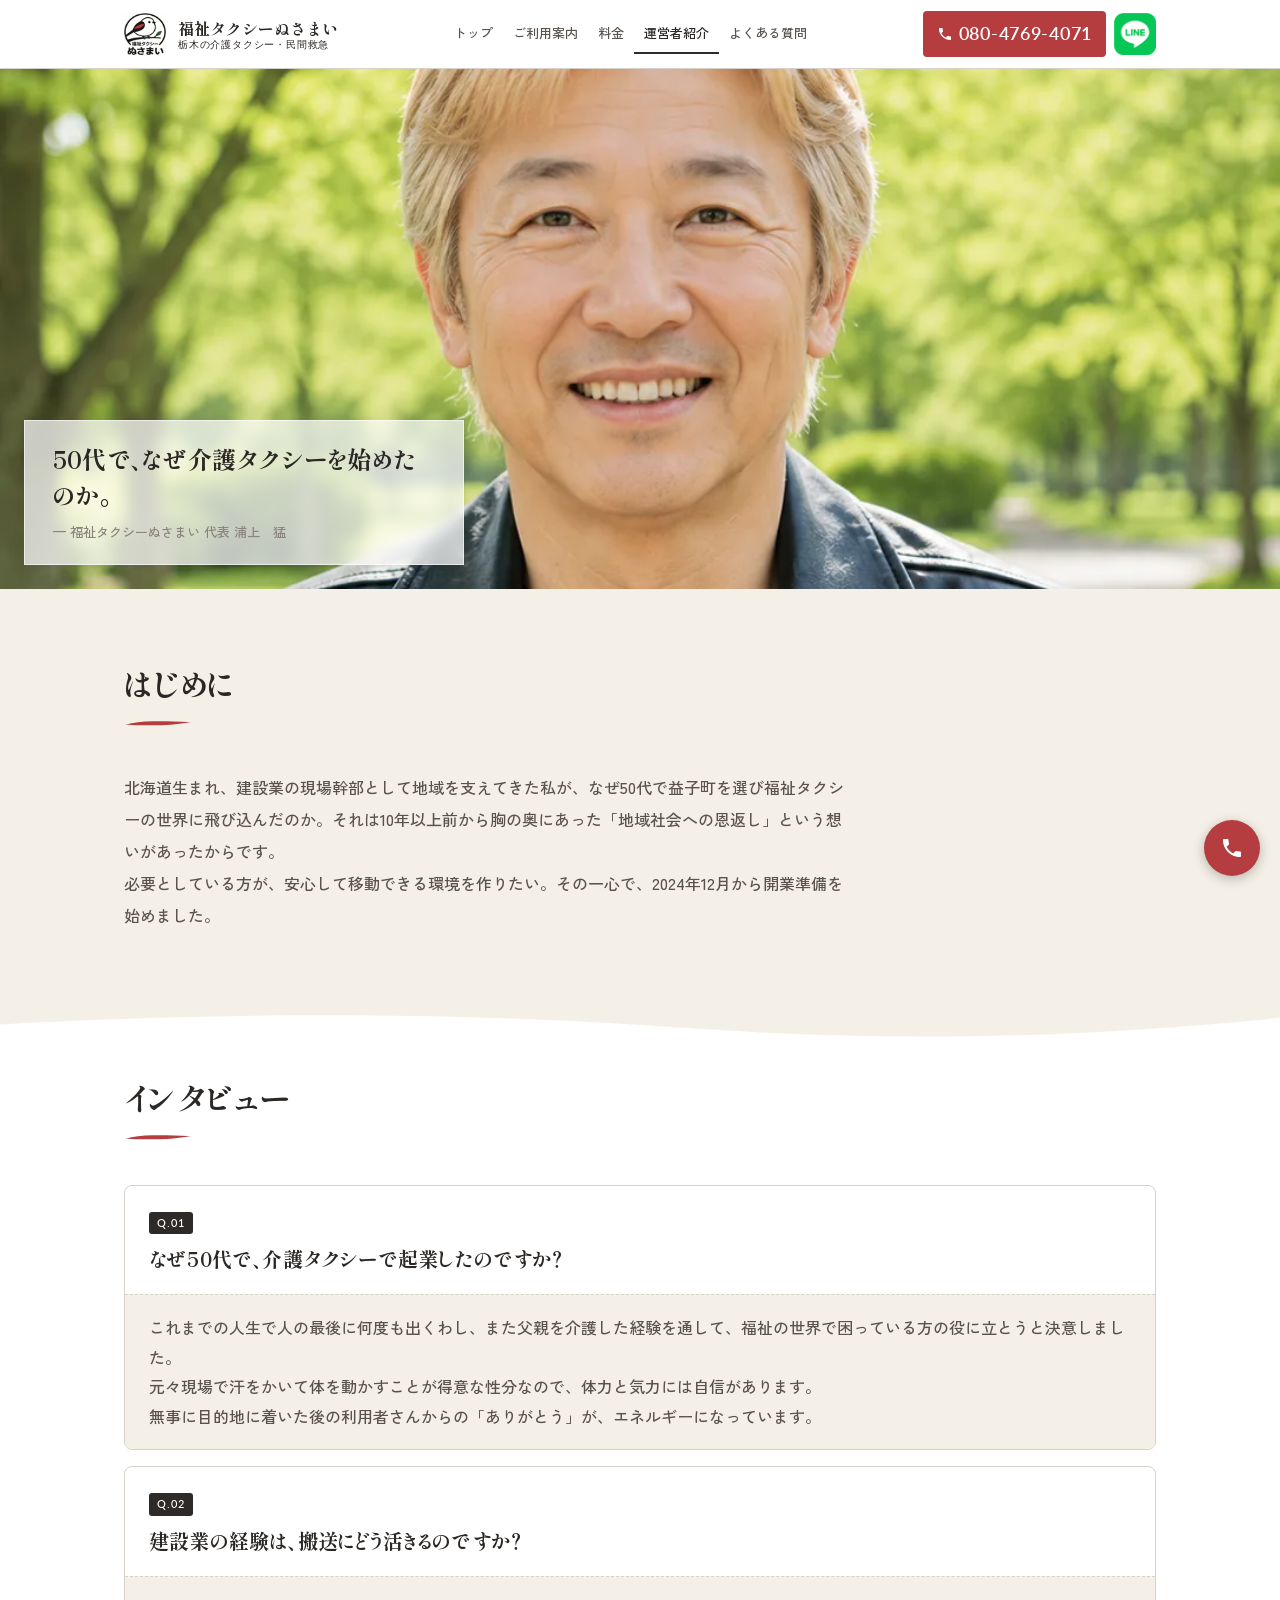
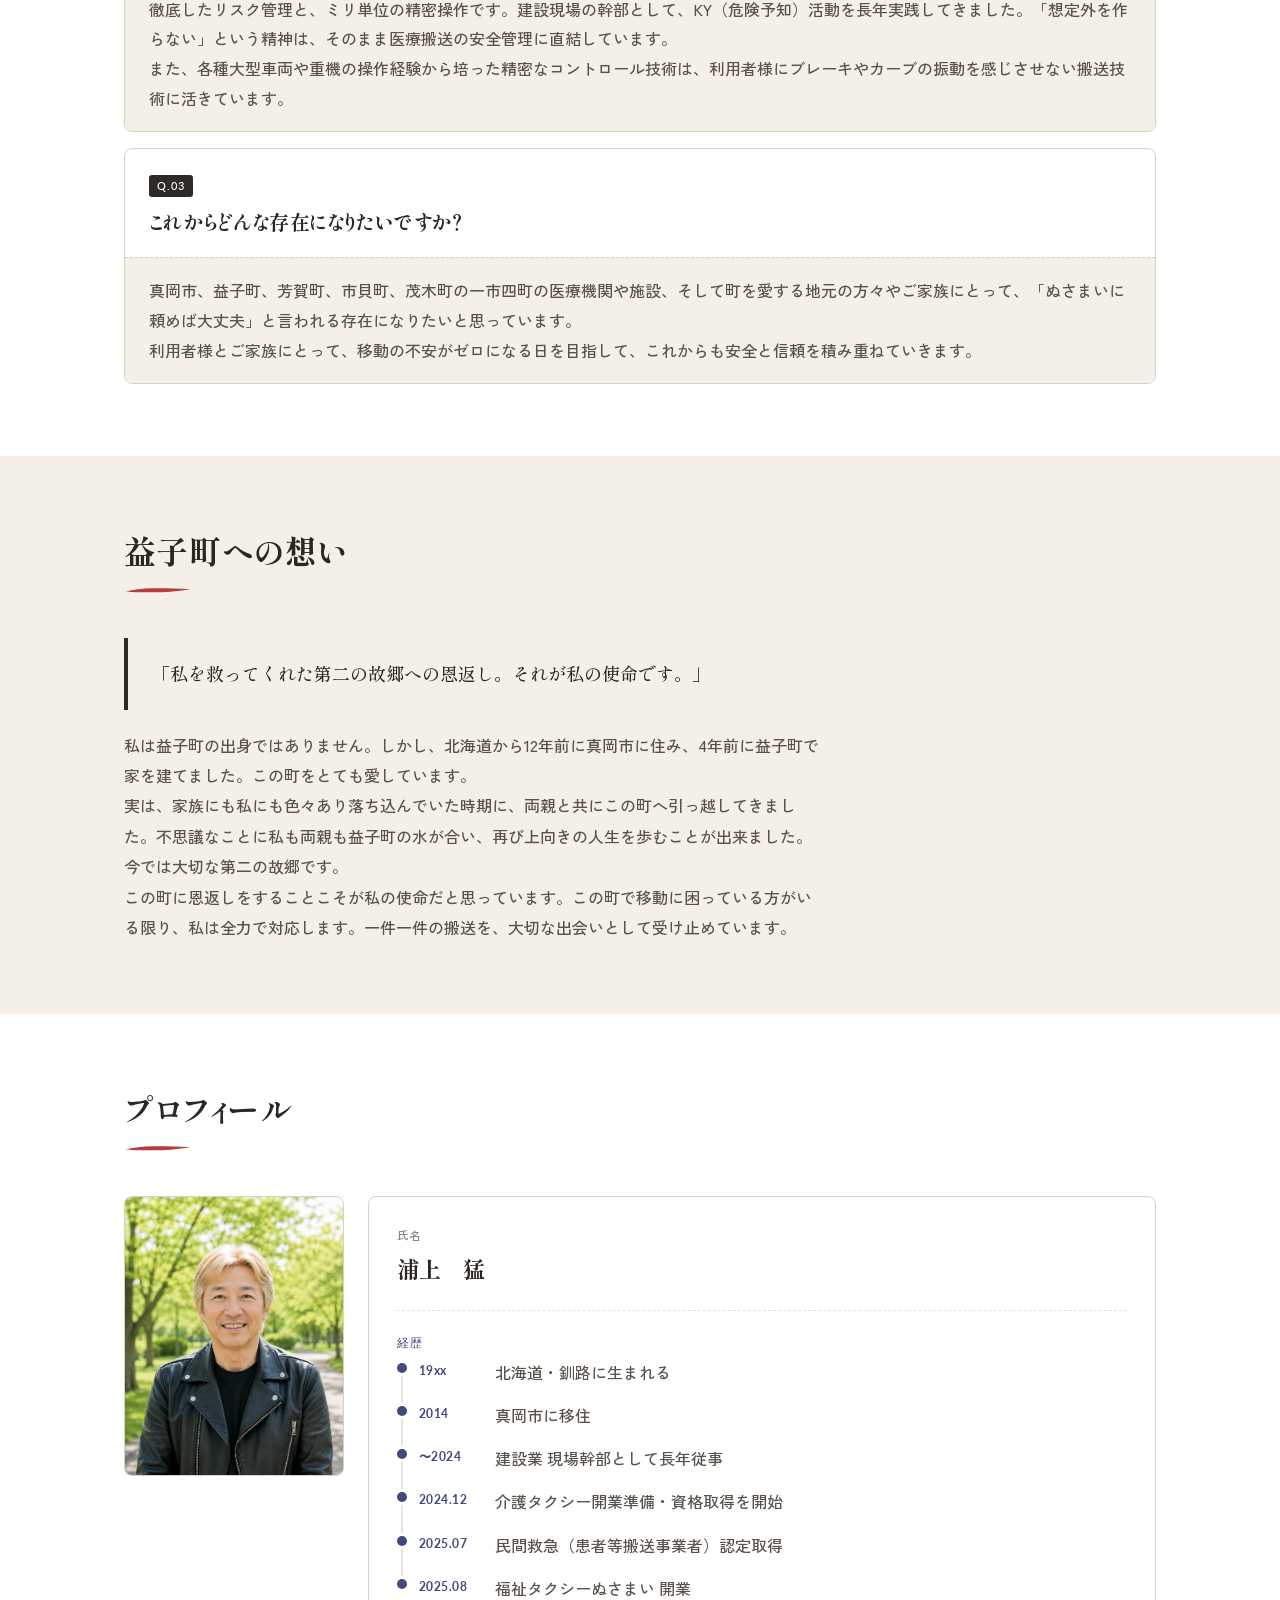
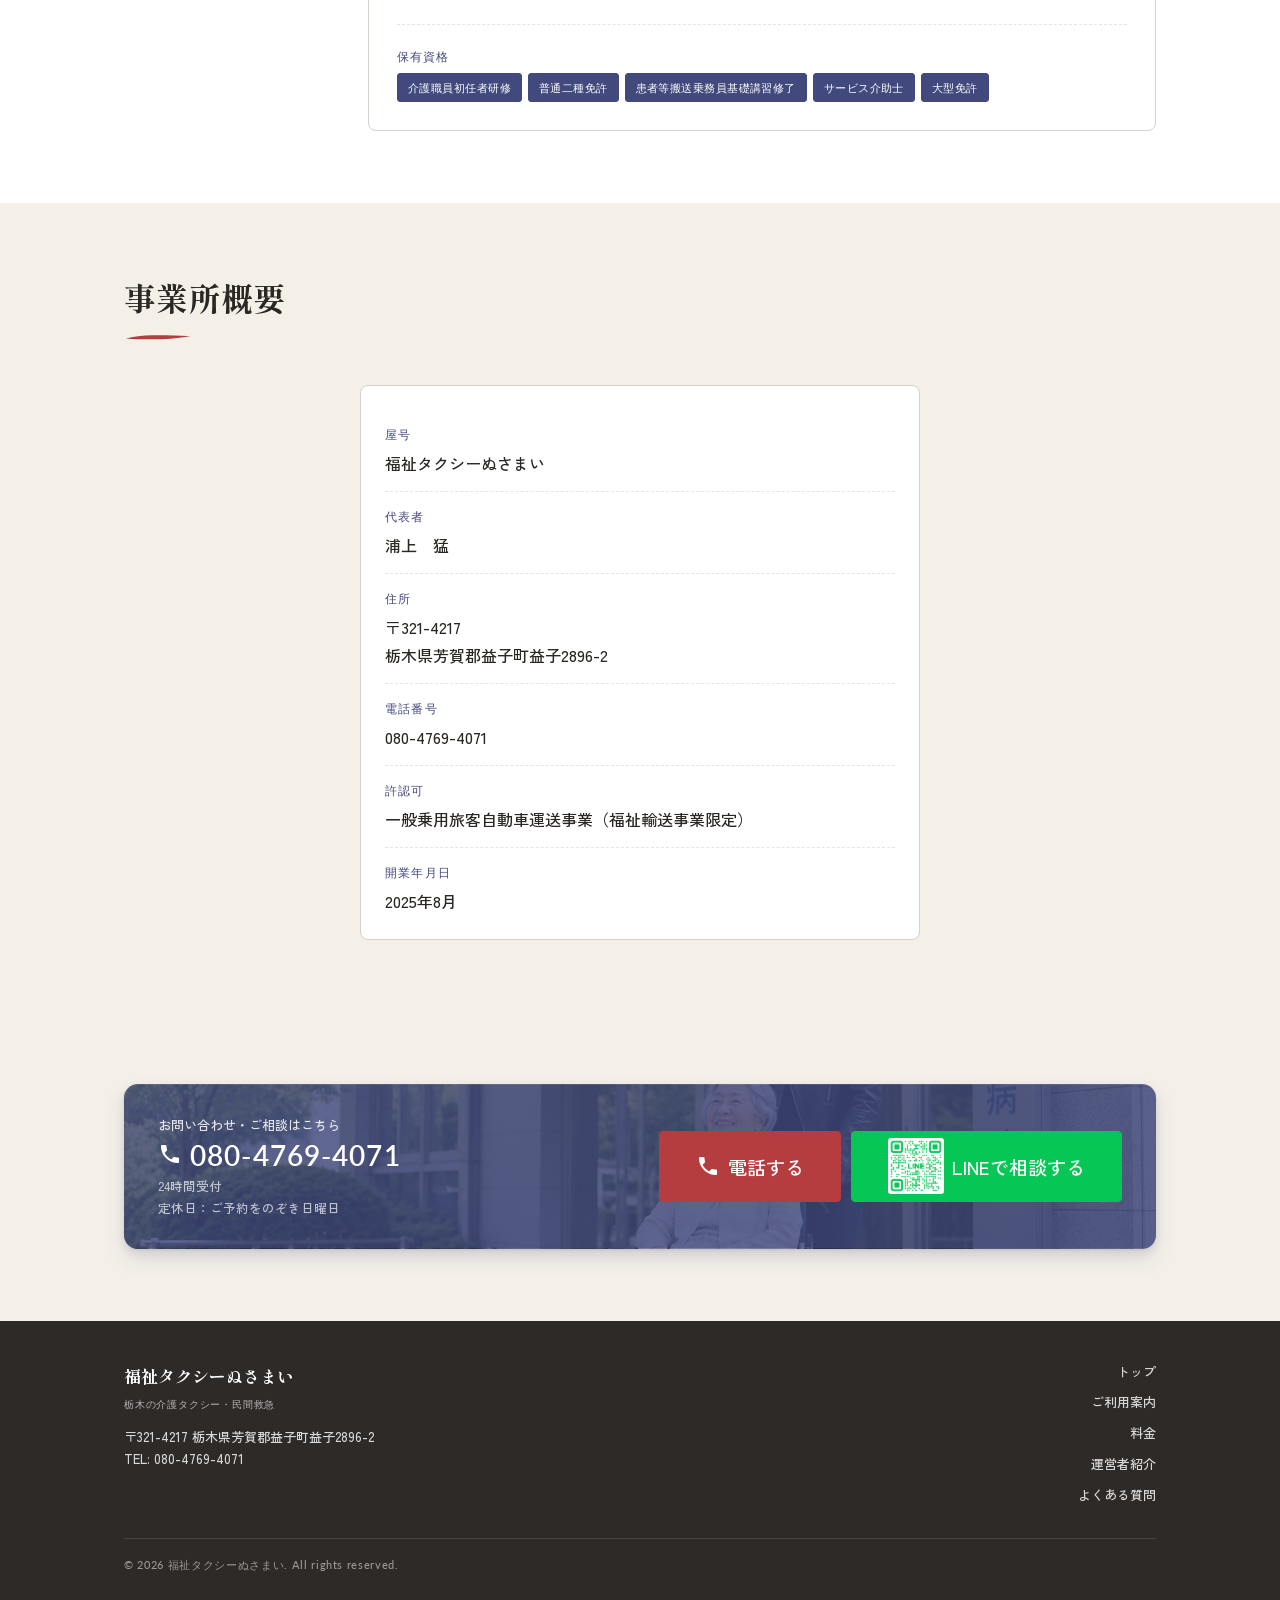
==== about.html @ 6c69d2a3 "font+style: Shippori Mincho サブセット化・hero デザイン刷新・CSS 整理 - 全5ページの Google Fonts を Noto Serif JP → Shippo" ====
<!DOCTYPE html>
<html lang="ja">
<head>
  <meta charset="UTF-8">
  <meta name="viewport" content="width=device-width, initial-scale=1.0">
  <meta name="robots" content="noindex">
  <link rel="icon" type="image/png" href="img/favicon.png">
  <title>運営者紹介 | 福祉タクシーぬさまい</title>
  <meta name="description" content="50代で介護タクシーを開業した代表のストーリー。建設業の安全管理・精密操作の経験が、民間救急の搬送技術に活きています。">
  <link rel="preconnect" href="https://fonts.googleapis.com">
  <link rel="preconnect" href="https://fonts.gstatic.com" crossorigin>
  <link href="https://fonts.googleapis.com/css2?family=Shippori+Mincho:wght@700&text=%25%2C-./0123456789%3AABCDEHIJKLMNPQSTVY_abcdefghiklmnoprstuvwxy%7C%C2%A5%C2%A9%E2%80%94%E2%80%BB%E2%86%92%E2%87%84%E2%97%AF%E2%9C%93%E3%80%81%E3%80%82%E3%80%85%E3%80%8C%E3%80%8D%E3%80%92%E3%80%9C%E3%81%82%E3%81%84%E3%81%86%E3%81%88%E3%81%8A%E3%81%8B%E3%81%8C%E3%81%8D%E3%81%8E%E3%81%8F%E3%81%91%E3%81%93%E3%81%94%E3%81%95%E3%81%97%E3%81%98%E3%81%99%E3%81%9A%E3%81%9B%E3%81%9C%E3%81%9D%E3%81%9E%E3%81%9F%E3%81%A0%E3%81%A1%E3%81%A3%E3%81%A4%E3%81%A6%E3%81%A7%E3%81%A8%E3%81%A9%E3%81%AA%E3%81%AB%E3%81%AC%E3%81%AD%E3%81%AE%E3%81%AF%E3%81%B0%E3%81%B3%E3%81%B8%E3%81%BB%E3%81%BE%E3%81%BF%E3%82%80%E3%82%81%E3%82%82%E3%82%84%E3%82%88%E3%82%89%E3%82%8A%E3%82%8B%E3%82%8C%E3%82%8F%E3%82%92%E3%82%93%E3%82%A2%E3%82%A3%E3%82%A4%E3%82%A8%E3%82%AA%E3%82%AB%E3%82%AD%E3%82%AE%E3%82%AF%E3%82%B0%E3%82%B3%E3%82%B5%E3%82%B7%E3%82%B8%E3%82%B9%E3%82%BA%E3%82%BB%E3%82%BC%E3%82%BF%E3%83%81%E3%83%83%E3%83%86%E3%83%87%E3%83%88%E3%83%89%E3%83%8B%E3%83%8D%E3%83%90%E3%83%92%E3%83%93%E3%83%95%E3%83%96%E3%83%97%E3%83%99%E3%83%9A%E3%83%9C%E3%83%9D%E3%83%9E%E3%83%9F%E3%83%A0%E3%83%A1%E3%83%A2%E3%83%A3%E3%83%A5%E3%83%A7%E3%83%A9%E3%83%AA%E3%83%AB%E3%83%AC%E3%83%AD%E3%83%B3%E3%83%BB%E3%83%BC%E4%B8%80%E4%B8%81%E4%B8%88%E4%B8%8A%E4%B8%8B%E4%B8%8D%E4%B8%96%E4%B8%A1%E4%B8%AD%E4%B8%BB%E4%B9%97%E4%BA%86%E4%BA%88%E4%BA%8B%E4%BA%8C%E4%BA%BA%E4%BB%8A%E4%BB%8B%E4%BB%95%E4%BB%96%E4%BB%98%E4%BB%A3%E4%BB%A5%E4%BB%AE%E4%BB%B6%E4%BB%BB%E4%BC%91%E4%BC%9A%E4%BC%9D%E4%BD%8D%E4%BD%8E%E4%BD%8F%E4%BD%93%E4%BD%95%E4%BD%99%E4%BD%9C%E4%BD%BF%E4%BE%8B%E4%BE%9D%E4%BF%9D%E4%BF%A1%E4%BF%AE%E5%81%B4%E5%82%99%E5%83%8F%E5%85%83%E5%85%85%E5%85%88%E5%85%8D%E5%85%A5%E5%85%A8%E5%85%B1%E5%85%B7%E5%86%85%E5%86%86%E5%86%8D%E5%87%A6%E5%87%BA%E5%88%86%E5%88%87%E5%88%9D%E5%88%A5%E5%88%A9%E5%88%B6%E5%88%B8%E5%89%87%E5%89%8D%E5%89%B2%E5%8A%9B%E5%8A%A0%E5%8A%A9%E5%8B%95%E5%8B%99%E5%8C%97%E5%8C%BA%E5%8C%BB%E5%8D%94%E5%8D%98%E5%8D%B1%E5%8D%B3%E5%8E%9F%E5%8E%B3%E5%8F%82%E5%8F%8E%E5%8F%96%E5%8F%97%E5%8F%A3%E5%8F%AF%E5%8F%B7%E5%90%84%E5%90%88%E5%90%8C%E5%90%8D%E5%90%91%E5%90%AB%E5%90%B8%E5%91%8A%E5%91%BD%E5%93%81%E5%93%A1%E5%95%8F%E5%96%80%E5%96%B6%E5%99%A8%E5%9B%9B%E5%9B%9E%E5%9B%B0%E5%9B%BA%E5%9B%BD%E5%9C%A8%E5%9C%B0%E5%9E%8B%E5%9F%9F%E5%9F%B9%E5%9F%BA%E5%A0%B1%E5%A0%B4%E5%A2%83%E5%A2%97%E5%A3%AB%E5%A4%96%E5%A4%9C%E5%A4%A7%E5%A4%AB%E5%A5%A5%E5%A7%8B%E5%AD%90%E5%AD%98%E5%AE%85%E5%AE%87%E5%AE%88%E5%AE%89%E5%AE%8C%E5%AE%9A%E5%AE%9F%E5%AE%A2%E5%AE%A4%E5%AE%AE%E5%AE%B6%E5%AF%84%E5%AF%86%E5%AF%9D%E5%AF%A7%E5%AF%BE%E5%B0%8F%E5%B0%91%E5%B1%8B%E5%B1%9E%E5%B1%B1%E5%B2%A1%E5%B8%82%E5%B8%8C%E5%B8%AB%E5%B8%AD%E5%B8%AF%E5%B8%B8%E5%B9%B4%E5%B9%B9%E5%BA%83%E5%BA%95%E5%BA%A6%E5%BA%A7%E5%BB%BA%E5%BC%8F%E5%BC%95%E5%BD%93%E5%BD%B9%E5%BE%85%E5%BE%8C%E5%BE%93%E5%BE%97%E5%BE%A1%E5%BE%B9%E5%BF%83%E5%BF%85%E5%BF%9C%E6%80%9D%E6%80%A5%E6%80%A7%E6%81%A9%E6%82%A3%E6%83%91%E6%83%B3%E6%84%8F%E6%84%9B%E6%84%9F%E6%85%8B%E6%88%90%E6%88%B8%E6%89%80%E6%89%8B%E6%89%95%E6%89%BF%E6%8A%80%E6%8A%91%E6%8B%A0%E6%8B%AD%E6%8C%81%E6%8C%87%E6%8C%AF%E6%8C%BF%E6%8D%A8%E6%8F%90%E6%8F%9B%E6%8F%B4%E6%8F%BA%E6%90%AC%E6%90%AD%E6%90%BA%E6%93%8D%E6%94%AF%E6%94%B9%E6%94%BF%E6%95%85%E6%95%91%E6%95%B0%E6%95%B4%E6%96%99%E6%96%B0%E6%96%B9%E6%96%BD%E6%97%85%E6%97%8F%E6%97%A5%E6%97%A9%E6%98%8E%E6%99%82%E6%99%AE%E6%9B%9C%E6%9B%B8%E6%9B%BF%E6%9C%80%E6%9C%88%E6%9C%89%E6%9C%9B%E6%9C%9D%E6%9C%9F%E6%9C%A8%E6%9C%AC%E6%9D%90%E6%9D%A5%E6%9F%93%E6%A0%83%E6%A0%BC%E6%A1%88%E6%A4%85%E6%A5%AD%E6%A6%82%E6%A7%8B%E6%A7%98%E6%A8%99%E6%A9%9F%E6%AD%A2%E6%AD%A3%E6%AD%A9%E6%AD%B4%E6%AE%8A%E6%AE%B5%E6%AF%8E%E6%AF%92%E6%B0%8F%E6%B0%91%E6%B0%97%E6%B0%B4%E6%B1%97%E6%B1%BA%E6%B2%BB%E6%B3%81%E6%B3%95%E6%B4%BB%E6%B5%81%E6%B5%A6%E6%B5%B7%E6%B6%88%E6%B7%BB%E6%B8%85%E6%B8%88%E6%B8%9B%E6%B8%A9%E6%B9%BF%E6%BA%90%E6%BA%96%E6%BB%B4%E7%82%B9%E7%82%BA%E7%83%8F%E7%84%A1%E7%88%B6%E7%89%87%E7%89%B9%E7%8A%B6%E7%8C%9B%E7%8F%BE%E7%90%86%E7%92%B0%E7%94%9F%E7%94%A8%E7%94%B1%E7%94%B3%E7%94%BA%E7%94%BB%E7%95%8C%E7%95%AA%E7%95%B0%E7%96%BE%E7%97%85%E7%97%87%E7%97%B0%E7%99%82%E7%99%BA%E7%9A%84%E7%9B%8A%E7%9B%AE%E7%9B%B4%E7%9B%B8%E7%9C%8B%E7%9C%8C%E7%9C%9F%E7%9D%80%E7%9E%AD%E7%9F%A5%E7%A0%94%E7%A2%BA%E7%A4%8E%E7%A4%BA%E7%A4%BE%E7%A5%89%E7%A5%9E%E7%A6%8F%E7%A7%81%E7%A7%BB%E7%A8%AE%E7%A9%8D%E7%A9%BA%E7%AA%93%E7%AB%8B%E7%AC%AC%E7%AD%89%E7%AD%96%E7%AE%97%E7%AE%A1%E7%B2%BE%E7%B4%84%E7%B4%A0%E7%B4%B0%E7%B4%B9%E7%B5%84%E7%B5%8C%E7%B5%90%E7%B5%A1%E7%B5%B6%E7%B6%99%E7%B6%9A%E7%BD%AE%E7%BF%8C%E7%BF%92%E8%80%83%E8%80%85%E8%80%90%E8%80%97%E8%81%B7%E8%83%B8%E8%83%BD%E8%84%9A%E8%87%AA%E8%88%AC%E8%89%B2%E8%8A%B3%E8%8C%82%E8%8D%B7%E8%90%BD%E8%A1%8C%E8%A1%93%E8%A1%A8%E8%A3%85%E8%A3%95%E8%A6%81%E8%A6%8B%E8%A6%A7%E8%A6%AA%E8%A7%92%E8%A7%A3%E8%A8%80%E8%A8%88%E8%A8%98%E8%A8%AD%E8%A8%B1%E8%A9%B1%E8%A9%B3%E8%AA%8D%E8%AA%A0%E8%AA%AC%E8%AA%AD%E8%AA%BF%E8%AB%87%E8%AC%9B%E8%AD%B0%E8%AD%B7%E8%B2%9D%E8%B2%BB%E8%B3%80%E8%B3%83%E8%B3%87%E8%B3%AA%E8%B5%B0%E8%B5%B7%E8%B6%8A%E8%B7%9D%E8%B7%AF%E8%B7%B5%E8%BA%AB%E8%BB%8A%E8%BB%A2%E8%BB%BD%E8%BC%89%E8%BC%B8%E8%BE%BC%E8%BF%8E%E8%BF%91%E8%BF%94%E9%80%80%E9%80%81%E9%80%94%E9%80%9A%E9%80%9F%E9%80%A0%E9%80%A3%E9%80%B2%E9%81%8B%E9%81%93%E9%81%A9%E9%81%B8%E9%82%A3%E9%83%A1%E9%83%A8%E9%83%B7%E9%83%BD%E9%85%8D%E9%85%B8%E9%87%8D%E9%87%8E%E9%87%8F%E9%87%91%E9%87%A7%E9%95%B7%E9%96%8B%E9%96%93%E9%96%A2%E9%98%B2%E9%99%8D%E9%99%90%E9%99%A2%E9%99%BA%E9%9A%8E%E9%9A%9B%E9%9A%9C%E9%9A%A3%E9%9B%A2%E9%9B%A3%E9%9B%BB%E9%A0%85%E9%A0%88%E9%A0%98%E9%A0%AD%E9%A0%BC%E9%A1%8D%E9%A1%98%E9%A3%9B%E9%A7%90%E9%A8%93%E9%AB%98%E9%BD%A2%EF%BC%88%EF%BC%89%EF%BC%8B%EF%BC%8F%EF%BC%9A%EF%BC%9D%EF%BC%9F%EF%BD%9C&family=Zen+Kaku+Gothic+New:wght@400;500;700&family=Lato:wght@400;700&display=swap" rel="stylesheet">
  <link href="https://fonts.googleapis.com/icon?family=Material+Icons" rel="stylesheet">
  <link rel="stylesheet" href="css/style.css">

  <!-- ===== TRACKING ===== -->
  <!-- Google Search Console 認証 -->
  <meta name="google-site-verification" content="2zkhqX7VvUgENSOrvvJ1nqqEa8RQcRwvDcQsqCewWVw">

  <!-- Google Analytics 4  -->
  <script async src="https://www.googletagmanager.com/gtag/js?id=G-GGK96P9J8S"></script>
  <script>
    window.dataLayer = window.dataLayer || [];
    function gtag(){dataLayer.push(arguments);}
    gtag('js', new Date());
    gtag('config', 'G-GGK96P9J8S');
  </script>

  <!-- Microsoft Clarity -->
  <script type="text/javascript">
    (function(c,l,a,r,i,t,y){
      c[a]=c[a]||function(){(c[a].q=c[a].q||[]).push(arguments)};
      t=l.createElement(r);t.async=1;t.src="https://www.clarity.ms/tag/"+i;
      y=l.getElementsByTagName(r)[0];y.parentNode.insertBefore(t,y);
    })(window, document, "clarity", "script", "xcbvhcziiq");
  </script>
</head>
<body>

<!-- ===== SITE HEADER ===== -->
<header class="site-header">
  <div class="container">
    <div class="header-inner">
      <a href="index.html" class="header-logo">
        <div class="logo-mark"><img src="img/logo.jpg" alt="福祉タクシーぬさまい ロゴ"></div>
        <div class="logo-text">
          <span class="logo-main">福祉タクシーぬさまい</span>
          <span class="logo-sub">栃木の介護タクシー・民間救急</span>
        </div>
      </a>
      <nav class="header-nav" role="navigation" aria-label="グローバルナビゲーション">
        <a href="index.html">トップ</a>
        <a href="guide.html">ご利用案内</a>
        <a href="price.html">料金</a>
        <a href="about.html" class="current">運営者紹介</a>
        <a href="faq.html">よくある質問</a>
      </nav>
      <div class="header-cta">
        <a href="tel:08047694071" class="header-phone"><span class="material-icons" aria-hidden="true">call</span> 080-4769-4071</a>
        <a href="https://lin.ee/9xXF9nc" target="_blank" rel="noopener noreferrer" class="header-line" aria-label="LINEで相談する"><img src="img/LINE_Brand_icon.png" alt=""></a>
      </div>
      <button class="menu-toggle" aria-label="メニューを開く" aria-expanded="false">
        <span></span><span></span><span></span>
      </button>
    </div>
  </div>
</header>

<!-- ===== COVER ===== -->
<div class="about-cover">
  <div class="about-cover-caption">
    <h2>50代で、なぜ介護タクシーを始めたのか。</h2>
    <p>— 福祉タクシーぬさまい 代表 浦上　猛</p>
  </div>
</div>

<!-- ===== 導入 ===== -->
<section class="section bg-soft wave-down">
  <div class="section-inner">
    <div class="section-header">
      <h2 class="section-title">はじめに</h2>
    </div>
    <p style="font-size: 16px; color: var(--text-2); line-height: 2; max-width: 720px;">
      北海道生まれ、建設業の現場幹部として地域を支えてきた私が、なぜ50代で益子町を選び福祉タクシーの世界に飛び込んだのか。それは10年以上前から胸の奥にあった「地域社会への恩返し」という想いがあったからです。<br>必要としている方が、安心して移動できる環境を作りたい。その一心で、2024年12月から開業準備を始めました。
    </p>
  </div>
</section>

<!-- ===== Q&A ===== -->
<section class="section">
  <div class="section-inner">
    <div class="section-header">
      <h2 class="section-title">インタビュー</h2>
    </div>
    <div class="qa-list">
      <div class="qa-item">
        <div class="qa-question">
          <span class="qa-q-label">Q.01</span>
          <h3>なぜ50代で、介護タクシーで起業したのですか？</h3>
        </div>
        <div class="qa-answer">
          これまでの人生で人の最後に何度も出くわし、また父親を介護した経験を通して、福祉の世界で困っている方の役に立とうと決意しました。<br>元々現場で汗をかいて体を動かすことが得意な性分なので、体力と気力には自信があります。<br>無事に目的地に着いた後の利用者さんからの「ありがとう」が、エネルギーになっています。
        </div>
      </div>
      <div class="qa-item">
        <div class="qa-question">
          <span class="qa-q-label">Q.02</span>
          <h3>建設業の経験は、搬送にどう活きるのですか？</h3>
        </div>
        <div class="qa-answer">
          徹底したリスク管理と、ミリ単位の精密操作です。建設現場の幹部として、KY（危険予知）活動を長年実践してきました。「想定外を作らない」という精神は、そのまま医療搬送の安全管理に直結しています。<br>また、各種大型車両や重機の操作経験から培った精密なコントロール技術は、利用者様にブレーキやカーブの振動を感じさせない搬送技術に活きています。
        </div>
      </div>
      <div class="qa-item">
        <div class="qa-question">
          <span class="qa-q-label">Q.03</span>
          <h3>これからどんな存在になりたいですか？</h3>
        </div>
        <div class="qa-answer">
          真岡市、益子町、芳賀町、市貝町、茂木町の一市四町の医療機関や施設、そして町を愛する地元の方々やご家族にとって、「ぬさまいに頼めば大丈夫」と言われる存在になりたいと思っています。<br>利用者様とご家族にとって、移動の不安がゼロになる日を目指して、これからも安全と信頼を積み重ねていきます。
        </div>
      </div>
    </div>
  </div>
</section>

<!-- ===== 益子町への想い ===== -->
<section class="section bg-soft">
  <div class="section-inner">
    <div class="section-header">
      <h2 class="section-title">益子町への想い</h2>
    </div>
    <div class="quote-block" style="margin-bottom: 20px;">「私を救ってくれた第二の故郷への恩返し。それが私の使命です。」</div>
    <p style="font-size: 16px; color: var(--text-2); line-height: 1.9; max-width: 700px;">
      私は益子町の出身ではありません。しかし、北海道から12年前に真岡市に住み、4年前に益子町で家を建てました。この町をとても愛しています。<br>実は、家族にも私にも色々あり落ち込んでいた時期に、両親と共にこの町へ引っ越してきました。不思議なことに私も両親も益子町の水が合い、再び上向きの人生を歩むことが出来ました。今では大切な第二の故郷です。<br>この町に恩返しをすることこそが私の使命だと思っています。この町で移動に困っている方がいる限り、私は全力で対応します。一件一件の搬送を、大切な出会いとして受け止めています。
    </p>
  </div>
</section>

<!-- ===== プロフィール ===== -->
<section class="section">
  <div class="section-inner">
    <div class="section-header">
      <h2 class="section-title">プロフィール</h2>
    </div>
    <div class="profile-grid">
      <div class="profile-img" style="background-image: url('img/profile_dummy.webp'); background-size: cover; background-position: center 20%;"></div>
      <div class="profile-detail">
        <div class="profile-name-row">
          <p class="profile-name-label">氏名</p>
          <p class="profile-name">浦上　猛</p>
        </div>
        <hr class="divider">
        <div>
          <p class="profile-section-label">経歴</p>
          <ol class="timeline">
            <li><span class="t-date">19xx</span><span class="t-text">北海道・釧路に生まれる</span></li>
            <li><span class="t-date">2014</span><span class="t-text">真岡市に移住</span></li>
            <li><span class="t-date">〜2024</span><span class="t-text">建設業 現場幹部として長年従事</span></li>
            <li><span class="t-date">2024.12</span><span class="t-text">介護タクシー開業準備・資格取得を開始</span></li>
            <li><span class="t-date">2025.07</span><span class="t-text">民間救急（患者等搬送事業者）認定取得</span></li>
            <li><span class="t-date">2025.08</span><span class="t-text">福祉タクシーぬさまい 開業</span></li>
          </ol>
        </div>
        <hr class="divider">
        <div>
          <p class="profile-section-label">保有資格</p>
          <div class="badge-row">
            <span class="badge">介護職員初任者研修</span>
            <span class="badge">普通二種免許</span>
            <span class="badge">患者等搬送乗務員基礎講習修了</span>
            <span class="badge">サービス介助士</span>
            <span class="badge">大型免許</span>
          </div>
        </div>
      </div>
    </div>
  </div>
</section>

<!-- ===== 事業所概要 ===== -->
<section class="section bg-soft">
  <div class="section-inner">
    <div class="section-header">
      <h2 class="section-title">事業所概要</h2>
    </div>
    <div class="area-grid">
      <div class="area-detail">
        <dl>
          <div class="area-row">
            <dt>屋号</dt>
            <dd>福祉タクシーぬさまい</dd>
          </div>
          <div class="area-row">
            <dt>代表者</dt>
            <dd>浦上　猛</dd>
          </div>
          <div class="area-row">
            <dt>住所</dt>
            <dd>〒321-4217</dd>
            <dd>栃木県芳賀郡益子町益子2896-2</dd>
          </div>
          <div class="area-row">
            <dt>電話番号</dt>
            <dd>080-4769-4071</dd>
          </div>
          <div class="area-row">
            <dt>許認可</dt>
            <dd>一般乗用旅客自動車運送事業（福祉輸送事業限定）</dd>
          </div>
          <div class="area-row">
            <dt>開業年月日</dt>
            <dd>2025年8月</dd>
          </div>
        </dl>
      </div>
    </div>
  </div>
</section>

<!-- ===== フッターCTA ===== -->
<section class="section bg-soft">
  <div class="section-inner">
    <div class="footer-cta">
      <div>
        <p class="footer-cta-label">お問い合わせ・ご相談はこちら</p>
        <div class="footer-cta-tel"><span class="material-icons" aria-hidden="true">call</span> 080-4769-4071</div>
        <p class="footer-cta-hours">24時間受付</p>
        <p class="footer-cta-hours">定休日：ご予約をのぞき日曜日</p>
      </div>
      <div class="footer-cta-actions">
        <a href="tel:08047694071" class="btn btn-dark btn-lg"><span class="material-icons" aria-hidden="true">call</span> 電話する</a>
        <a href="https://lin.ee/9xXF9nc" target="_blank" rel="noopener noreferrer" class="btn btn-line btn-lg"><span class="material-icons" aria-hidden="true">chat_bubble</span><img class="btn-line-qr" src="img/line_qr.png" alt="" aria-hidden="true">LINEで相談する</a>
      </div>
    </div>
  </div>
</section>

<!-- ===== SITE FOOTER ===== -->
<footer class="site-footer">
  <div class="container">
    <div class="footer-inner">
      <div class="footer-brand">
        <span class="logo-main">福祉タクシーぬさまい</span>
        <span class="logo-sub">栃木の介護タクシー・民間救急</span>
        <address class="footer-address" style="font-style:normal;">
          〒321-4217 栃木県芳賀郡益子町益子2896-2<br>
          TEL: 080-4769-4071
        </address>
      </div>
      <nav class="footer-nav" aria-label="フッターナビゲーション">
        <a href="index.html">トップ</a>
        <a href="guide.html">ご利用案内</a>
        <a href="price.html">料金</a>
        <a href="about.html">運営者紹介</a>
        <a href="faq.html">よくある質問</a>
      </nav>
    </div>
    <p class="footer-bottom">© <span id="copyright-year">2026</span> 福祉タクシーぬさまい. All rights reserved.</p>
  </div>
</footer>

<!-- ===== FLOATING CTA ===== -->
<div class="floating-cta" aria-label="お問い合わせ">
  <a href="tel:08047694071" class="floating-phone" aria-label="電話する"><span class="material-icons" aria-hidden="true">call</span></a>
</div>

<script src="js/main.js"></script>
</body>
</html>
---- css/style.css ----
/* ====================================================
   福祉タクシーぬさまい — Global Stylesheet
   Fonts: Shippori Mincho (headings) · Zen Kaku Gothic New (body)
   ==================================================== */

/* ---------- Reset & Custom Properties ---------- */
*, *::before, *::after { box-sizing: border-box; margin: 0; padding: 0; }

:root {
  --text:       #2b2724;
  --text-2:     #5a534d;
  --muted:      #8a847d;
  --bg:         #ffffff;
  --bg-soft:    #f4f0e8;  /* 糠白釉（nuka）寄りの温白 */
  --bg-alt:     #e9e3d8;  /* 一段濃い土色 */
  --border:     #d6d1cb;
  --border-s:   #e8e4df;
  --ink:        #2e2a27;  /* 黒釉（kuro）寄りの墨 */

  --brand:      #b53d3f;  /* ロゴの赤（アクセント・電話CTA専用） */
  --brand-dark: #9a3135;  /* 赤ボタン hover */

  --accent:      #41497d;  /* 赤のトライアド（青藍・ミュート）見出し/ラベル/リンク */
  --accent-dark: #353c66;  /* 青藍リンク hover */

  --line:        #06c755;  /* LINE 公式グリーン */
  --line-dark:   #05a647;  /* LINE ボタン hover */

  --serif:      'Shippori Mincho', serif;       /* 見出し：温かみのある旧字系明朝 */
  --sans:       'Zen Kaku Gothic New', sans-serif; /* 本文：可読性の高いヒューマニスト */
  --mono:       'Lato', sans-serif;                /* 数字・ラベル */

  --radius-s:   4px;
  --radius:     8px;
  --radius-l:   14px;

  --shadow-card:0 1px 3px rgba(0,0,0,.08);

  --max-w:      1080px;
  --section-py: 72px;
}

html { scroll-behavior: smooth; }

/* 動きに敏感なユーザーへの配慮：スムーズスクロールとトランジションを無効化 */
@media (prefers-reduced-motion: reduce) {
  html { scroll-behavior: auto; }
  *, *::before, *::after {
    transition-duration: .01ms !important;
    animation-duration: .01ms !important;
    animation-iteration-count: 1 !important;
  }
}

body {
  font-family: var(--sans);
  font-size: 16px;
  font-weight: 500;
  line-height: 1.75;
  color: var(--text);
  background: var(--bg);
}

img { display: block; max-width: 100%; }
a { color: inherit; text-decoration: none; }
ul, ol { list-style: none; }

/* ---------- Typography ---------- */
h1, h2, h3, h4 {
  font-family: var(--serif);
  font-weight: 700;
  line-height: 1.4;
  letter-spacing: .01em;
  font-feature-settings: "palt";
}

.section-label {
  font-family: var(--mono);
  font-size: 11px;
  letter-spacing: .14em;
  text-transform: uppercase;
  color: var(--accent);
  display: block;
  margin-bottom: 10px;
}

.section-title {
  font-size: clamp(24px, 3.5vw, 32px);
  margin-bottom: 12px;
}

/* 署名：柿釉（kaki）の刷毛ストローク — 益子焼の釉がけを想起させる一筆 */
.section-title::after {
  content: "";
  display: block;
  width: 68px;
  height: 13px;
  margin-top: 12px;
  background-image: url("data:image/svg+xml,%3Csvg xmlns='http://www.w3.org/2000/svg' viewBox='0 0 90 14'%3E%3Cpath d='M2,8.6 C12,5.4 24,4.4 38,4.1 C52,3.8 70,4.3 88,5.4 C76,7.3 58,9.7 40,9.4 C26,9.2 12,9.3 2,8.6 Z' fill='%23b53d3f'/%3E%3C/svg%3E");
  background-repeat: no-repeat;
  background-size: contain;
}

.section-lead {
  font-size: 16px;
  color: var(--text-2);
  max-width: 660px;
  line-height: 1.8;
}

/* ---------- Layout ---------- */
.container {
  width: 100%;
  max-width: var(--max-w);
  margin: 0 auto;
  padding: 0 24px;
}

.section { padding: var(--section-py) 0; }
.section.bg-soft { background: var(--bg-soft); }
.section.bg-alt  { background: var(--bg-alt); }

/* 柔らかい曲線の区切り：上セクションの地色が、わずかに非対称な曲線で下へ沈む（柿釉ブラシと同じ手仕事の揺らぎ）。色は足さず同系トーンで上品に。--wave-color で曲線色を上書き可（白→soft の境界など）。 */
.wave-down { position: relative; z-index: 2; }
.wave-down::after {
  content: "";
  position: absolute;
  left: 0;
  right: 0;
  bottom: -39px;
  height: 40px;
  background-color: var(--wave-color, var(--bg-soft));
  -webkit-mask: url("data:image/svg+xml,%3Csvg xmlns='http://www.w3.org/2000/svg' viewBox='0 0 1440 48' preserveAspectRatio='none'%3E%3Cpath d='M0,0 H1440 V19 C1190,46 980,47 770,31 C560,15 300,9 0,27 Z' fill='%23fff'/%3E%3C/svg%3E") no-repeat;
  -webkit-mask-size: 100% 100%;
  mask: url("data:image/svg+xml,%3Csvg xmlns='http://www.w3.org/2000/svg' viewBox='0 0 1440 48' preserveAspectRatio='none'%3E%3Cpath d='M0,0 H1440 V19 C1190,46 980,47 770,31 C560,15 300,9 0,27 Z' fill='%23fff'/%3E%3C/svg%3E") no-repeat;
  mask-size: 100% 100%;
  pointer-events: none;
}

.section-inner {
  max-width: var(--max-w);
  margin: 0 auto;
  padding: 0 24px;
}

.section-header { margin-bottom: 40px; }

.grid-2 { display: grid; grid-template-columns: 1fr 1fr; gap: 20px; }
.grid-3 { display: grid; grid-template-columns: repeat(3, 1fr); gap: 20px; }
.grid-4 { display: grid; grid-template-columns: repeat(4, 1fr); gap: 16px; }

/* ---------- Buttons ---------- */
.btn {
  display: inline-flex;
  align-items: center;
  justify-content: center;
  gap: 8px;
  font-family: var(--sans);
  font-size: 18px;
  font-weight: 500;
  padding: 14px 28px;
  border-radius: var(--radius-s);
  cursor: pointer;
  transition: opacity .15s, transform .1s;
  border: 1.5px solid transparent;
  white-space: nowrap;
}
.btn:hover { opacity: .85; transform: translateY(-1px); }

.btn-dark {
  background: var(--brand);
  color: #fff;
  border-color: var(--brand);
}
.btn-dark:hover {
  background: var(--brand-dark);
  border-color: var(--brand-dark);
  opacity: 1;
}
.btn-ghost {
  background: transparent;
  color: var(--ink);
  border-color: var(--ink);
}
.btn-accent {
  color: var(--accent);
  border-color: var(--accent);
}
.btn-accent:hover {
  background: var(--accent);
  color: #fff;
  border-color: var(--accent);
  opacity: 1;
}
/* 反転アクセント：既定は呉須ベタ＋白文字、hover/active で白地＋呉須文字（=従来の btn-accent 既定）に戻る */
.btn-accent-fill {
  background: var(--accent);
  color: #fff;
  border-color: var(--accent);
}
.btn-accent-fill:hover,
.btn-accent-fill:active {
  background: transparent;
  color: var(--accent);
  border-color: var(--accent);
  opacity: 1;
}
.btn-line {
  background: var(--line);
  color: #fff;
  border-color: var(--line);
}
.btn-line:hover {
  background: var(--line-dark);
  border-color: var(--line-dark);
  opacity: 1;
}
/* footer-cta QR（PC/tablet のみ、モバイルはアイコンに切替） */
.footer-cta .btn-line { overflow: hidden; }
.btn-line-qr {
  height: 56px;
  width: 56px;
  margin-block: -18px;
  object-fit: contain;
  flex-shrink: 0;
  border-radius: 3px;
}
.footer-cta .btn-line .material-icons { display: none; }
/* 呉須ソリッド：hero の LINE 導線（緑の飛び出しを抑え、赤の電話CTAを主役に） */
.btn-accent-solid {
  background: var(--accent);
  color: #fff;
  border-color: var(--accent);
}
.btn-accent-solid:hover {
  background: var(--accent-dark);
  border-color: var(--accent-dark);
  opacity: 1;
}
.btn-sm { font-size: 17px; padding: 10px 20px; }
.btn-lg { font-size: 19px; padding: 18px 36px; }

/* ---------- Site Header ---------- */
.site-header {
  position: sticky;
  top: 0;
  z-index: 100;
  background: rgba(255,255,255,.97);
  border-bottom: 1px solid var(--border);
  backdrop-filter: blur(6px);
}

.header-inner {
  display: flex;
  align-items: center;
  gap: 24px;
  height: 68px;
}

.header-logo {
  display: flex;
  align-items: center;
  gap: 12px;
  flex-shrink: 0;
  min-height: 68px;   /* メニュー展開で height:auto になっても1行目を68pxに保ち、ロゴの縦位置シフトを防ぐ */
}

.logo-mark {
  width: 42px;
  height: 42px;
  display: flex;
  align-items: center;
  justify-content: center;
}

.logo-mark img {
  width: 100%;
  height: 100%;
  object-fit: contain;
  display: block;
}

.logo-text { line-height: 1.25; }
.logo-main { font-family: var(--serif); font-weight: 700; font-size: 16px; display: block; }
.logo-sub  { font-family: var(--mono); font-size: 10px; letter-spacing: .08em; display: block; }

.header-nav {
  display: flex;
  gap: 0;
  flex: 1;
  justify-content: center;
}

.header-nav a {
  font-size: 13px;
  font-weight: 500;
  padding: 8px 10px;
  white-space: nowrap;
  color: var(--text-2);
  border-bottom: 2px solid transparent;
  transition: color .15s, border-color .15s;
}
.header-nav a:hover,
.header-nav a.current {
  color: var(--text);
  border-bottom-color: var(--ink);
}

.header-cta {
  display: flex;
  gap: 8px;
  align-items: center;
  flex-shrink: 0;
}

.header-phone {
  display: inline-flex;
  align-items: center;
  gap: 6px;
  font-family: var(--mono);
  font-size: 18px;
  font-weight: 600;
  background: var(--brand);
  color: #fff;
  padding: 7px 14px;
  border-radius: var(--radius-s);
  letter-spacing: .04em;
}

.header-phone .material-icons {
  font-size: 16px;
}

/* アイコンのみの正方形。高さは電話CTA(.header-phone)の実高さ 42px に合わせる */
.header-line {
  display: inline-flex;
  align-items: center;
  justify-content: center;
  width: 42px;
  height: 42px;
  flex-shrink: 0;
  padding: 0;
  border: none;
  border-radius: var(--radius-s);
  overflow: hidden;
}
.header-line:hover { opacity: .85; }

.header-line img {
  width: 100%;
  height: 100%;
  object-fit: cover;
  display: block;
}

.menu-toggle {
  display: none;
  flex-direction: column;
  gap: 5px;
  background: none;
  border: none;
  cursor: pointer;
  padding: 8px;
  margin-left: auto;
}
.menu-toggle span {
  display: block;
  width: 22px;
  height: 2px;
  background: var(--ink);
  border-radius: 2px;
  transition: transform .2s ease-out, opacity .2s ease-out;
}

/* 展開時：三本線 → ×印（上下のバーを中央へ寄せて交差、中央バーは消す） */
.menu-toggle[aria-expanded="true"] span:nth-child(1) { transform: translateY(7px) rotate(45deg); }
.menu-toggle[aria-expanded="true"] span:nth-child(2) { opacity: 0; }
.menu-toggle[aria-expanded="true"] span:nth-child(3) { transform: translateY(-7px) rotate(-45deg); }


/* ---------- Hero ---------- */
.hero {
  display: grid;
  background: var(--ink);
  padding: 0;
  overflow: visible;
  position: relative;
  z-index: 2;
}

.hero-image-wrap {
  grid-area: 1 / 1;
  width: 100%;
  height: clamp(500px, 72vw, 700px);
  background:
    repeating-linear-gradient(135deg, transparent 0 9px, rgba(0,0,0,.05) 9px 10px),
    var(--bg-alt);
  position: relative;
  overflow: hidden;
}

.hero-image-wrap picture {
  display: block;
  width: 100%;
  height: 100%;
}

.hero-image-wrap .hero-img {
  width: 100%;
  height: 100%;
  object-fit: cover;
  display: block;
}

/* 黒釉グラデーション幕 */
.hero-image-wrap::after {
  content: '';
  position: absolute;
  inset: 0;
  background: linear-gradient(
    to bottom,
    rgba(46,42,39,0)    25%,
    rgba(46,42,39,.15)  62%,
    rgba(46,42,39,.44) 100%
  );
  z-index: 1;
}

/* ヒーロー下端の曲線波 */
.hero::after {
  content: "";
  position: absolute;
  left: 0;
  right: 0;
  bottom: -51px;
  height: 52px;
  background-color: var(--bg-soft);
  -webkit-mask: url("data:image/svg+xml,%3Csvg xmlns='http://www.w3.org/2000/svg' viewBox='0 0 1440 48' preserveAspectRatio='none'%3E%3Cpath d='M0,0 H1440 V19 C1190,46 980,47 770,31 C560,15 300,9 0,27 Z' fill='%23fff'/%3E%3C/svg%3E") no-repeat;
  -webkit-mask-size: 100% 100%;
  mask: url("data:image/svg+xml,%3Csvg xmlns='http://www.w3.org/2000/svg' viewBox='0 0 1440 48' preserveAspectRatio='none'%3E%3Cpath d='M0,0 H1440 V19 C1190,46 980,47 770,31 C560,15 300,9 0,27 Z' fill='%23fff'/%3E%3C/svg%3E") no-repeat;
  mask-size: 100% 100%;
  z-index: 3;
}

.hero-body {
  grid-area: 1 / 1;
  align-self: end;
  padding: 0 clamp(20px, 5vw, 60px) 52px;
  max-width: var(--max-w);
  width: 100%;
  margin: 0 auto;
  z-index: 2;
}

.hero-catch {
  font-size: clamp(25px, 3.5vw, 44px);
  line-height: 1.5;
  color: var(--bg-soft);
  margin-bottom: 12px;
  letter-spacing: 0;
  text-shadow: 0 1px 6px rgba(0,0,0,.52);
}

.hero-catch::after {
  content: '';
  display: block;
  width: 136px;
  height: 14px;
  margin-top: 14px;
  background-image: url("data:image/svg+xml,%3Csvg xmlns='http://www.w3.org/2000/svg' viewBox='0 0 136 14'%3E%3Cpath d='M2,8.6 C20,5.4 46,4.2 68,3.9 C90,3.6 112,4.2 134,5.6 C118,7.5 92,9.8 66,9.5 C44,9.2 18,9.3 2,8.6 Z' fill='%23b53d3f'/%3E%3C/svg%3E");
  background-repeat: no-repeat;
  background-size: contain;
}

.hero-sub {
  font-size: 16px;
  color: var(--bg);
  margin-bottom: 28px;
  line-height: 1.8;
  max-width: 560px;
  text-shadow: 0 1px 4px rgba(0,0,0,.48);
}

.hero-actions {
  display: flex;
  gap: 12px;
  flex-wrap: wrap;
}

/* ---------- Image Placeholder ---------- */
.img-ph {
  background:
    repeating-linear-gradient(135deg, transparent 0 9px, rgba(0,0,0,.06) 9px 10px),
    var(--bg-alt);
  display: flex;
  align-items: center;
  justify-content: center;
  border-radius: var(--radius-s);
  overflow: hidden;
}

/* 仮挿入ラベル 共通（.img-ph span / .equip-card .equip-img span / .profile-img span / .ph-tag） */
.img-ph span,
.equip-card .equip-img span,
.profile-img span,
.ph-tag {
  background: rgba(255,255,255,.85);
  border: 1px solid var(--border);
  border-radius: 3px;
  font-family: var(--mono);
  font-size: 10.5px;
  color: var(--muted);
}
.img-ph span,
.profile-img span { padding: 4px 10px; }
.equip-card .equip-img span { padding: 3px 9px; }
/* 実画像の上に重ねる「仮挿入」キャプション。親を position:relative にして中央配置 */
.ph-tag {
  position: absolute;
  top: 50%;
  left: 50%;
  transform: translate(-50%, -50%);
  padding: 3px 9px;
  pointer-events: none;
  z-index: 2;
}

/* ---------- Reasons / Feature Cards ---------- */
.reason-card {
  background: var(--bg);
  border: 1.4px solid var(--border);
  border-radius: var(--radius);
  padding: 28px 24px;
  box-shadow: var(--shadow-card);
}

.reason-num {
  font-family: var(--mono);
  font-size: 10.5px;
  letter-spacing: .08em;
  color: var(--accent);
  border: 1px solid var(--accent);
  padding: 3px 9px;
  border-radius: 3px;
  display: inline-block;
  margin-bottom: 16px;
}

.reason-card h3 {
  font-size: 20px;
  margin-bottom: 10px;
}

.reason-card p {
  font-size: 16px;
  color: var(--text-2);
  line-height: 1.8;
}

/* ---------- Service Icon Cards ---------- */
.service-card {
  background: var(--bg);
  border: 1.4px solid var(--border);
  border-radius: var(--radius);
  padding: 28px 20px;
  display: flex;
  flex-direction: column;
  align-items: center;
  text-align: center;
  gap: 14px;
  box-shadow: var(--shadow-card);
}

.service-icon {
  width: 72px;
  height: 72px;
  border-radius: 50%;
  background: var(--bg-alt);     /* 土色（warm clay）— 背景の糠白と同系で馴染ませる */
  display: flex;
  align-items: center;
  justify-content: center;
  border: 1.4px solid var(--border);
}

.service-icon .material-icons {
  font-size: 30px;
  color: var(--accent);          /* 呉須グリフ — ラベル/リンク/年表と同じ情報レイヤー */
}

.service-card h3 {
  font-size: 20px;
  font-family: var(--serif);
}

/* ---------- Quote Block ---------- */
.quote-block {
  border-left: 4px solid var(--ink);
  background: var(--bg-soft);
  padding: 20px 24px;
  font-family: var(--serif);
  font-size: 18px;
  line-height: 1.75;
  color: var(--text);
}

/* ---------- Footer CTA ---------- */
.footer-cta {
  background-color: var(--accent);        /* フォールバック */
  background-image:
    linear-gradient(color-mix(in srgb, var(--accent) 82%, transparent),
                    color-mix(in srgb, var(--accent) 82%, transparent)),   /* 呉須カラーフィルター（前面・現状の地色を半透明化） */
    url('../img/fv02.webp');                                               /* FV写真（背面・cover） */
  background-size: auto, cover;
  background-position: center;
  background-repeat: no-repeat;
  border: none;
  border-radius: var(--radius-l);
  box-shadow:
    0 1px 2px rgba(46, 42, 39, .08),
    0 4px 8px rgba(65, 73, 125, .10),
    0 10px 20px rgba(65, 73, 125, .13),
    inset 0 1px 0 rgba(255, 255, 255, .10);
  color: #fff;
  padding: 30px 34px;
  display: flex;
  align-items: center;
  justify-content: space-between;
  gap: 24px;
  flex-wrap: wrap;
}

.footer-cta-label {
  font-size: 13px;
  color: rgba(255,255,255,.85);
  margin-bottom: 4px;
}

.footer-cta-tel {
  font-family: var(--mono);
  font-size: 28px;
  font-weight: 600;
  letter-spacing: .04em;
  line-height: 1;
  margin-bottom: 6px;
  color: #fff;
  font-variant-numeric: tabular-nums;
}

.footer-cta-hours {
  font-size: 12.5px;
  color: rgba(255,255,255,.68);
}

.footer-cta-actions {
  display: flex;
  gap: 10px;
  flex-wrap: wrap;
}

/* ---------- Site Footer ---------- */
.site-footer {
  background: var(--ink);
  color: rgba(255,255,255,.88);
  padding: 40px 0;
}

.footer-inner {
  display: grid;
  grid-template-columns: 1fr auto;
  gap: 40px;
  margin-bottom: 32px;
}

.footer-brand .logo-main { color: #fff; font-size: 17px; margin-bottom: 6px; }
.footer-brand .logo-sub  { color: rgba(255,255,255,.65); }

.footer-address {
  font-size: 13px;
  color: rgba(255,255,255,.82);
  margin-top: 12px;
  line-height: 1.7;
}

.footer-nav {
  display: flex;
  flex-direction: column;
  gap: 8px;
  text-align: right;
}

.footer-nav a {
  font-size: 13px;
  color: rgba(255,255,255,.82);
  transition: color .15s;
}
.footer-nav a:hover { color: #fff; }

.footer-bottom {
  border-top: 1px solid rgba(255,255,255,.12);
  padding-top: 16px;
  font-family: var(--mono);
  font-size: 11px;
  color: rgba(255,255,255,.52);
  letter-spacing: .06em;
}

/* ---------- Floating CTA ---------- */
.floating-cta {
  position: fixed;
  right: 20px;
  bottom: calc(24px + env(safe-area-inset-bottom));  /* iPhone ホームインジケータとの重なりを防ぐ */
  z-index: 90;
  display: flex;
  flex-direction: column;
  gap: 8px;
  align-items: flex-end;
}

.floating-phone {
  display: flex;
  align-items: center;
  justify-content: center;
  width: 56px;
  height: 56px;
  border-radius: 50%;
  background: var(--brand);
  color: #fff;
  font-size: 22px;
  box-shadow: 0 3px 12px rgba(0,0,0,.25);
  transition: transform .15s;
}
.floating-phone:hover { transform: scale(1.06); }

/* ---------- Page Hero (inner pages) ---------- */
.page-hero {
  background: var(--bg-soft);
  border-bottom: 1px solid var(--border-s);
  padding: 48px 0;
}

.page-hero h1 {
  font-size: clamp(28px, 4.5vw, 38px);
  margin-bottom: 8px;
}

.page-hero p {
  font-size: 16px;
  color: var(--text-2);
  max-width: 600px;
  line-height: 1.8;
}

/* page-hero 呉須ブルー版（guide / price）：FV 写真を背景に敷き、呉須ブルー＋斜線ハッチ＋光沢を半透明のカラーフィルターとして前面に重ねる */
.page-hero-accent {
  background-color: var(--accent-dark);  /* 画像未読込時のフォールバック */
  background-image:
    repeating-linear-gradient(135deg, rgba(255,255,255,.028) 0 1px, transparent 1px 9px),   /* 斜線ハッチ（最前面） */
    radial-gradient(140% 120% at 85% -25%, rgba(255,255,255,.12), rgba(255,255,255,0) 60%),  /* 右上の光沢 */
    linear-gradient(color-mix(in srgb, var(--accent-dark) 80%, transparent),
                    color-mix(in srgb, var(--accent-dark) 80%, transparent)),                 /* 呉須カラーフィルター */
    url('../img/fv02.webp');                                                                   /* FV 写真（最背面） */
  background-repeat: repeat, no-repeat, no-repeat, no-repeat;
  background-size:   auto,   auto,      auto,      cover;
  background-position: center, center, center, center;
  border-bottom: none;
  color: #fff;
}
.page-hero-accent h1 { color: #fff; }
.page-hero-accent p  { color: rgba(255,255,255,.82); }

/* ---------- Page Nav (guide ページ内リンク) ---------- */
.page-nav {
  position: sticky;
  top: 68px;
  z-index: 99;
  background: rgba(255,255,255,.30);
  -webkit-backdrop-filter: blur(6px);
  backdrop-filter: blur(6px);
  border-bottom: 1px solid rgba(214,209,203,.6);
  padding: 14px 0;
}
.page-nav-list {
  display: flex;
  flex-wrap: wrap;
  gap: 8px;
  justify-content: center;
  list-style: none;
  padding: 0;
  margin: 0;
}
.page-nav-link {
  display: inline-flex;
  align-items: center;
  gap: 4px;
  font-size: 14px;
  font-family: var(--sans);
  padding: 7px 16px;
  background: var(--bg);
  border: 1.5px solid var(--accent);
  color: var(--accent);
  border-radius: var(--radius);
  text-decoration: none;
  white-space: nowrap;
  transition: background .15s, color .15s;
}
.page-nav-link:hover {
  background: var(--accent);
  color: #fff;
}
.page-nav-link .material-icons { font-size: 16px; }

/* guide ページ内アンカー：ヘッダー(68px) + page-nav(約63px) 分ずらす */
#intro, #equipment, #flow, #area {
  scroll-margin-top: 136px;
}

/* ---------- Equipment Cards (guide page) ---------- */
.equip-card {
  background: var(--bg);
  border: 1.4px solid var(--border);
  border-radius: var(--radius);
  overflow: hidden;
  box-shadow: var(--shadow-card);
}

.equip-card .equip-img {
  height: 200px;
  background:
    repeating-linear-gradient(135deg, transparent 0 9px, rgba(0,0,0,.06) 9px 10px),
    var(--bg-alt);
  display: flex;
  align-items: center;
  justify-content: center;
}

.equip-card .equip-body {
  padding: 16px;
}

.equip-card h3 {
  font-family: var(--serif);
  font-size: 18px;
  margin-bottom: 6px;
}

.equip-card .equip-spec {
  font-size: 16px;
  color: var(--text-2);
  line-height: 1.7;
}

/* ---------- Checklist ---------- */
.checklist { display: flex; flex-direction: column; gap: 10px; }

.check-item {
  display: flex;
  gap: 14px;
  align-items: flex-start;
  padding: 16px 20px;
  background: var(--bg);
  border: 1.4px solid var(--border);
  border-radius: var(--radius);
}

.check-item .check-mark {
  background: var(--accent);
  color: #fff;
  font-family: var(--mono);
  font-size: 11px;
  padding: 2px 7px;
  border-radius: 3px;
  flex-shrink: 0;
  margin-top: 2px;
}

.check-item .check-text strong {
  display: block;
  font-size: 18px;
  font-weight: 600;
  margin-bottom: 2px;
}

.check-item .check-text span {
  font-size: 16px;
  color: var(--text-2);
}

/* ---------- Steps ---------- */
.steps { display: flex; flex-direction: column; gap: 0; }
.step-arrow { display: flex; justify-content: center; padding: 6px 0; }

.step-item {
  display: flex;
  gap: 18px;
  align-items: flex-start;
}

.step-num {
  width: 36px;
  height: 36px;
  flex-shrink: 0;
  border: 1.5px solid var(--ink);
  border-radius: 50%;
  display: flex;
  align-items: center;
  justify-content: center;
  font-family: var(--mono);
  font-size: 13px;
  font-weight: 600;
  background: var(--bg);
  margin-top: 2px;
}

.step-body {
  flex: 1;
  background: var(--bg);
  border: 1.4px solid var(--border);
  border-radius: var(--radius);
  padding: 16px 20px;
}

.step-body strong {
  font-size: 18px;
  font-weight: 600;
  display: block;
  margin-bottom: 4px;
}

.step-body p {
  font-size: 16px;
  color: var(--text-2);
  line-height: 1.75;
}

/* ---------- Area Map ---------- */
.area-grid {
  display: flex;
  justify-content: center;
}

.area-detail {
  background: var(--bg);
  border: 1.4px solid var(--border);
  border-radius: var(--radius);
  padding: 24px;
  display: flex;
  flex-direction: column;
  gap: 16px;
  width: 100%;
  max-width: 560px;
}

.area-row { border-bottom: 1px dashed var(--border-s); padding: 14px 0; }
.area-row:last-child { border-bottom: none; padding-bottom: 0; }
.area-row dt { font-size: 12px; font-family: var(--mono); color: var(--accent); letter-spacing: .1em; margin-bottom: 4px; }
.area-row dd { font-size: 16px; }
.area-row dd a { color: var(--brand); text-decoration: underline; text-underline-offset: 2px; }
.area-row dd a:hover { color: var(--brand-dark); }


/* ---------- Price Concept Diagram ---------- */
.price-concept {
  display: flex;
  align-items: stretch;
  gap: 10px;
  flex-wrap: wrap;
}

.price-concept-item {
  flex: 1;
  min-width: 130px;
  background: var(--bg);
  border: 1.4px solid var(--border);
  border-radius: var(--radius);
  padding: 24px 18px;
  text-align: center;
}

.price-concept-item.total {
  background: var(--ink);
  color: #fff;
  border-color: var(--ink);
}

.price-concept-item h3 {
  font-size: 18px;
  margin-bottom: 4px;
}

.price-concept-item.total h3 { color: #fff; }

.price-concept-item p {
  font-size: 12px;
  color: var(--text-2);
}

.price-concept-item.total p { color: rgba(255,255,255,.6); }

.price-concept-sep {
  font-size: 26px;
  font-weight: 700;
  color: var(--text-2);
  display: flex;
  align-items: center;
  padding: 0 4px;
  flex-shrink: 0;
}

/* ---------- Tables ---------- */
.price-table {
  width: 100%;
  border-collapse: collapse;
  font-size: 15px;
}

.price-table th,
.price-table td {
  border: 1px solid var(--border);
  padding: 11px 14px;
  text-align: left;
  vertical-align: top;
  line-height: 1.6;
}

.price-table th {
  background: var(--bg-alt);
  font-weight: 600;
  font-size: 15px;
}

.price-table td.num {
  text-align: right;
  font-family: var(--mono);
  font-size: 15px;
  white-space: nowrap;
  font-variant-numeric: tabular-nums;
}

.price-table tr:hover td { background: var(--bg-soft); }

/* 運賃セルの改行：PC は「／」区切りで1行、モバイルは2行に出し分け */
.num-br { display: none; }

/* ---------- Estimate Cards ---------- */
.estimate-grid { display: grid; grid-template-columns: 1fr 1fr; gap: 20px; }

.estimate-card {
  background: var(--bg);
  border: 1.4px solid var(--border);
  border-radius: var(--radius);
  padding: 24px;
}

.estimate-badge {
  font-family: var(--mono);
  font-size: 10.5px;
  letter-spacing: .08em;
  background: var(--ink);
  color: #fff;
  padding: 3px 8px;
  border-radius: 3px;
  display: inline-block;
  margin-bottom: 14px;
}

.estimate-card h3 {
  font-size: 18px;
  margin-bottom: 4px;
}

.estimate-card .sub {
  font-size: 12.5px;
  color: var(--muted);
  margin-bottom: 16px;
}

.estimate-row {
  display: flex;
  justify-content: space-between;
  align-items: baseline;
  padding: 7px 0;
  border-bottom: 1px dashed var(--border-s);
  font-size: 16px;
}

.estimate-row:last-of-type { border-bottom: none; }

.estimate-row .val {
  font-family: var(--mono);
  font-weight: 600;
  font-variant-numeric: tabular-nums;
}

.estimate-total {
  display: flex;
  justify-content: space-between;
  align-items: baseline;
  padding: 12px 0 0;
  border-top: 1.5px solid var(--border);
  margin-top: 10px;
  font-size: 16px;
  font-weight: 700;
}

.estimate-total .val { font-family: var(--mono); font-size: 18px; font-variant-numeric: tabular-nums; }

.estimate-note {
  font-size: 12px;
  color: var(--muted);
  margin-top: 12px;
}

/* ---------- Payment Methods ---------- */
.payment-grid { display: grid; grid-template-columns: repeat(3, 1fr); gap: 14px; }

.payment-card {
  background: var(--bg);
  border: 1.4px solid var(--border);
  border-radius: var(--radius);
  padding: 18px 16px;
}

.payment-card h4 {
  font-family: var(--serif);
  font-size: 18px;
  margin-bottom: 4px;
}

.payment-card p {
  font-size: 16px;
  color: var(--text-2);
}

.payment-card-list {
  list-style: none;
  margin-top: 8px;
  font-size: 14px;
  color: var(--text-2);
  line-height: 1.9;
}

.card-brand-img {
  display: block;
  width: 100%;
  height: auto;
  margin-top: 12px;
}


/* ---------- About — Cover ---------- */
.about-cover {
  width: 100%;
  height: clamp(280px, 45vw, 520px);
  background-image: url('../img/profile_dummy.webp');
  background-size: cover;
  background-position: center 38%;
  background-repeat: no-repeat;
  background-color: var(--bg-alt);
  display: flex;
  align-items: flex-end;
  position: relative;
  overflow: hidden;
}

.about-cover .img-label-small {
  position: absolute;
  top: 50%;
  left: 50%;
  transform: translate(-50%, -50%);
  background: rgba(255,255,255,.85);
  border: 1px solid var(--border);
  padding: 5px 12px;
  border-radius: 3px;
  font-family: var(--mono);
  font-size: 11px;
  color: var(--muted);
}

.about-cover-caption {
  background: rgba(255,255,255,.72);
  -webkit-backdrop-filter: blur(6px);
  backdrop-filter: blur(6px);
  border: 1px solid rgba(255,255,255,.6);
  box-shadow: 0 4px 20px rgba(0,0,0,.08);
  padding: 20px 28px;
  margin: 24px;
  max-width: 440px;
}

.about-cover-caption h2 {
  font-size: clamp(18px, 2.8vw, 24px);
  margin-bottom: 8px;
  line-height: 1.5;
}

.about-cover-caption p {
  font-size: 13px;
  color: var(--muted);
}

/* ---------- Q&A ---------- */
.qa-list { display: flex; flex-direction: column; gap: 16px; }

.qa-item {
  background: var(--bg);
  border: 1.4px solid var(--border);
  border-radius: var(--radius);
  overflow: hidden;
}

.qa-question {
  padding: 20px 24px;
}

.qa-q-label {
  font-family: var(--mono);
  font-size: 10.5px;
  letter-spacing: .1em;
  background: var(--ink);
  color: #fff;
  padding: 2px 8px;
  border-radius: 3px;
  display: inline-block;
  margin-bottom: 10px;
}

.qa-question h3 {
  font-size: 20px;
  line-height: 1.5;
}

.qa-answer {
  background: var(--bg-soft);
  border-top: 1px dashed var(--border);
  padding: 18px 24px;
  font-size: 16px;
  color: var(--text-2);
  line-height: 1.85;
}

/* ---------- Profile ---------- */
.profile-grid {
  display: grid;
  grid-template-columns: 220px 1fr;
  gap: 24px;
  align-items: stretch;
}

.profile-img {
  height: 280px;
  background:
    repeating-linear-gradient(135deg, transparent 0 9px, rgba(0,0,0,.06) 9px 10px),
    var(--bg-alt);
  border: 1.4px solid var(--border);
  border-radius: var(--radius);
  display: flex;
  align-items: center;
  justify-content: center;
}

.profile-detail {
  background: var(--bg);
  border: 1.4px solid var(--border);
  border-radius: var(--radius);
  padding: 28px;
  display: flex;
  flex-direction: column;
  gap: 18px;
}

.profile-name-label { font-size: 11.5px; color: var(--muted); margin-bottom: 4px; }
.profile-name { font-family: var(--serif); font-size: 22px; font-weight: 700; }

.profile-section-label {
  font-size: 11.5px;
  font-family: var(--mono);
  color: var(--accent);
  letter-spacing: .1em;
  margin-bottom: 6px;
}

.profile-career { font-size: 16px; color: var(--text-2); line-height: 1.8; }

/* ---------- Timeline（経歴：本当に順序のある列）---------- */
.timeline { list-style: none; margin: 0; padding: 0; }

.timeline li {
  position: relative;
  display: grid;
  grid-template-columns: 64px 1fr;
  gap: 12px;
  padding: 0 0 16px 22px;
}
.timeline li:last-child { padding-bottom: 0; }

/* 縦の連結線 */
.timeline li::before {
  content: "";
  position: absolute;
  left: 4px;
  top: 5px;
  bottom: -1px;
  width: 2px;
  background: var(--border-s);
}
.timeline li:last-child::before { display: none; }

/* 呉須（gosu）のノード */
.timeline li::after {
  content: "";
  position: absolute;
  left: 0;
  top: 4px;
  width: 10px;
  height: 10px;
  border-radius: 50%;
  background: var(--accent);
  box-shadow: 0 0 0 3px var(--bg);
}

.t-date {
  font-family: var(--mono);
  font-size: 12px;
  font-weight: 700;
  letter-spacing: .04em;
  color: var(--accent);
  padding-top: 1px;
}

.t-text { font-size: 16px; color: var(--text-2); line-height: 1.7; }

.badge-row {
  display: flex;
  flex-wrap: wrap;
  gap: 6px;
}

.badge {
  font-family: var(--mono);
  font-size: 11px;
  letter-spacing: .04em;
  background: var(--accent);
  border: 1px solid var(--accent);
  padding: 4px 10px;
  border-radius: 3px;
  color: #fff;
}

.divider {
  border: none;
  border-top: 1px dashed var(--border-s);
  margin: 4px 0;
}

/* ---------- FAQ Accordion ---------- */
.faq-section { margin-bottom: 40px; }

.faq-section-title {
  font-family: var(--serif);
  font-size: 22px;
  margin-bottom: 16px;
  display: flex;
  align-items: center;
  gap: 14px;
}

.faq-num {
  font-family: var(--mono);
  font-size: 10.5px;
  letter-spacing: .1em;
  background: var(--ink);
  color: #fff;
  padding: 3px 8px;
  border-radius: 3px;
  font-weight: 400;
}

.accordion {
  border: 1.4px solid var(--border);
  border-radius: var(--radius);
  overflow: hidden;
}

.accordion-item {
  border-bottom: 1px dashed var(--border);
}

.accordion-item:last-child { border-bottom: none; }

.accordion-trigger {
  width: 100%;
  background: var(--bg);
  border: none;
  cursor: pointer;
  display: flex;
  align-items: center;
  justify-content: space-between;
  padding: 16px 20px;
  font-family: var(--sans);
  font-size: 16px;
  font-weight: 500;
  color: var(--text);
  text-align: left;
  gap: 14px;
  transition: background .12s;
}

.accordion-trigger:hover { background: var(--bg-soft); }
.accordion-trigger[aria-expanded="true"] { background: var(--bg-soft); }

.accordion-icon {
  font-family: var(--mono);
  font-size: 18px;
  color: var(--muted);
  flex-shrink: 0;
  transition: transform .2s;
  line-height: 1;
}

.accordion-trigger[aria-expanded="true"] .accordion-icon {
  transform: rotate(45deg);
}

.accordion-panel {
  display: none;
  background: var(--bg-soft);
  border-top: 1px dashed var(--border);
  padding: 16px 20px;
  font-size: 16px;
  color: var(--text);
  line-height: 1.85;
}

.accordion-panel.open { display: block; }

/* ---------- Responsive ---------- */
@media (max-width: 900px) {
  .grid-3 { grid-template-columns: 1fr 1fr; }
  .grid-4 { grid-template-columns: 1fr 1fr; }
  .payment-grid { grid-template-columns: 1fr 1fr; }

  .profile-grid { grid-template-columns: 1fr; }
  .estimate-grid { grid-template-columns: 1fr; }
  .footer-inner { grid-template-columns: 1fr; }
  .footer-nav { text-align: left; flex-direction: row; flex-wrap: wrap; gap: 12px; }
  .price-concept { flex-direction: column; }
  .price-concept-sep { transform: rotate(90deg); align-self: center; }

  /* ヘッダーは ≤900px でスマホレイアウト（ハンバーガー）に切替（CTA が収まらない 900–681px の崩れ対策） */
  .header-nav { display: none; }
  .header-cta { display: none; }
  .menu-toggle { display: flex; }

  /* メニュー展開時の背面暗転オーバーレイ */
  body::before {
    content: '';
    position: fixed;
    inset: 0;
    background: rgba(0,0,0,.4);
    z-index: 98;
    opacity: 0;
    pointer-events: none;
    transition: opacity .25s ease;
  }
  body:has(.header-nav.open)::before {
    opacity: 1;
    pointer-events: auto;
  }
  body:has(.header-nav.open) { overflow: hidden; }

  /* メニュー展開時：ヘッダー内部を絶対配置の overlay にし、下のコンテンツを押し下げない（シフトなし）。バー高さ(68px)は site-header の min-height で確保。 */
  .site-header:has(.open) {
    min-height: 68px;
    box-shadow: 0 8px 20px rgba(0,0,0,.06);
  }
  .header-inner:has(.open) {
    position: absolute;
    top: 0;
    left: 0;
    right: 0;
    height: auto;
    flex-wrap: wrap;
    align-content: flex-start;
    gap: 0 24px;
    padding: 0 24px 16px;
    background: rgba(255,255,255,.98);
    -webkit-backdrop-filter: blur(6px);
    backdrop-filter: blur(6px);
  }

  .header-cta.open {
    display: flex;
    flex-direction: column;
    order: 1;
    flex-basis: 100%;
    gap: 10px;
    margin-top: 12px;
  }
  .header-cta.open .header-phone {
    justify-content: center;
    padding: 12px 14px;
  }
  .header-cta.open .header-line {
    align-self: center;   /* 縦積みメニューでは中央に配置（42px 正方形のまま） */
  }

  .header-nav.open {
    display: flex;
    flex-direction: column;
    order: 2;
    flex-basis: 100%;
    margin-top: 14px;
    padding-top: 6px;
    border-top: 1px solid var(--border-s);
  }
  .header-nav.open a { padding: 12px 4px; border-bottom: none; font-size: 16px; }
}

@media (max-width: 680px) {
  :root { --section-py: 48px; }

  .grid-2 { grid-template-columns: 1fr; }
  .grid-3 { grid-template-columns: 1fr; }
  .grid-4 { grid-template-columns: 1fr 1fr; }
  .payment-grid { grid-template-columns: 1fr; }
  .step-arrow { padding-left: calc(36px + 18px); }

  .footer-cta { flex-direction: column; align-items: flex-start; }
  .footer-cta-tel { font-size: 22px; }
  .footer-cta .btn-line .material-icons { display: inline; }
  .btn-line-qr { display: none; }
  .footer-cta .btn-line { overflow: visible; }

  .page-nav-list { display: grid; grid-template-columns: 1fr 1fr; }
  .page-nav-link { justify-content: center; width: 100%; }

  .hero {
    display: flex;
    flex-direction: column;
    background: var(--bg-soft);
  }
  .hero-image-wrap {
    height: 340px;
    grid-area: unset;
    flex-shrink: 0;
  }
  .hero-image-wrap::after {
    background: linear-gradient(
      to bottom,
      rgba(46,42,39,0)   50%,
      rgba(46,42,39,.30) 100%
    );
    -webkit-mask: none;
    mask: none;
  }
  .hero-body {
    position: relative;
    grid-area: unset;
    z-index: 2;
    margin-top: -72px;
    background: var(--bg-soft);
    box-shadow: 0 -4px 16px rgba(46,42,39,.10);
    padding: 24px 20px 44px;
  }
  .hero-catch {
    color: var(--ink);
    text-shadow: none;
  }
  .hero-sub {
    color: var(--text);
    text-shadow: none;
  }
  .hero-actions { flex-direction: column; }
  .hero-actions .btn { width: 100%; }

  .about-cover { height: 380px; background-position: center 24%; }
  .about-cover-caption { margin: 16px; padding: 16px 18px; max-width: none; }

  /* 運賃セル：モバイルでは「／」を隠して2行に */
  .num-sep { display: none; }
  .num-br  { display: inline; }
}
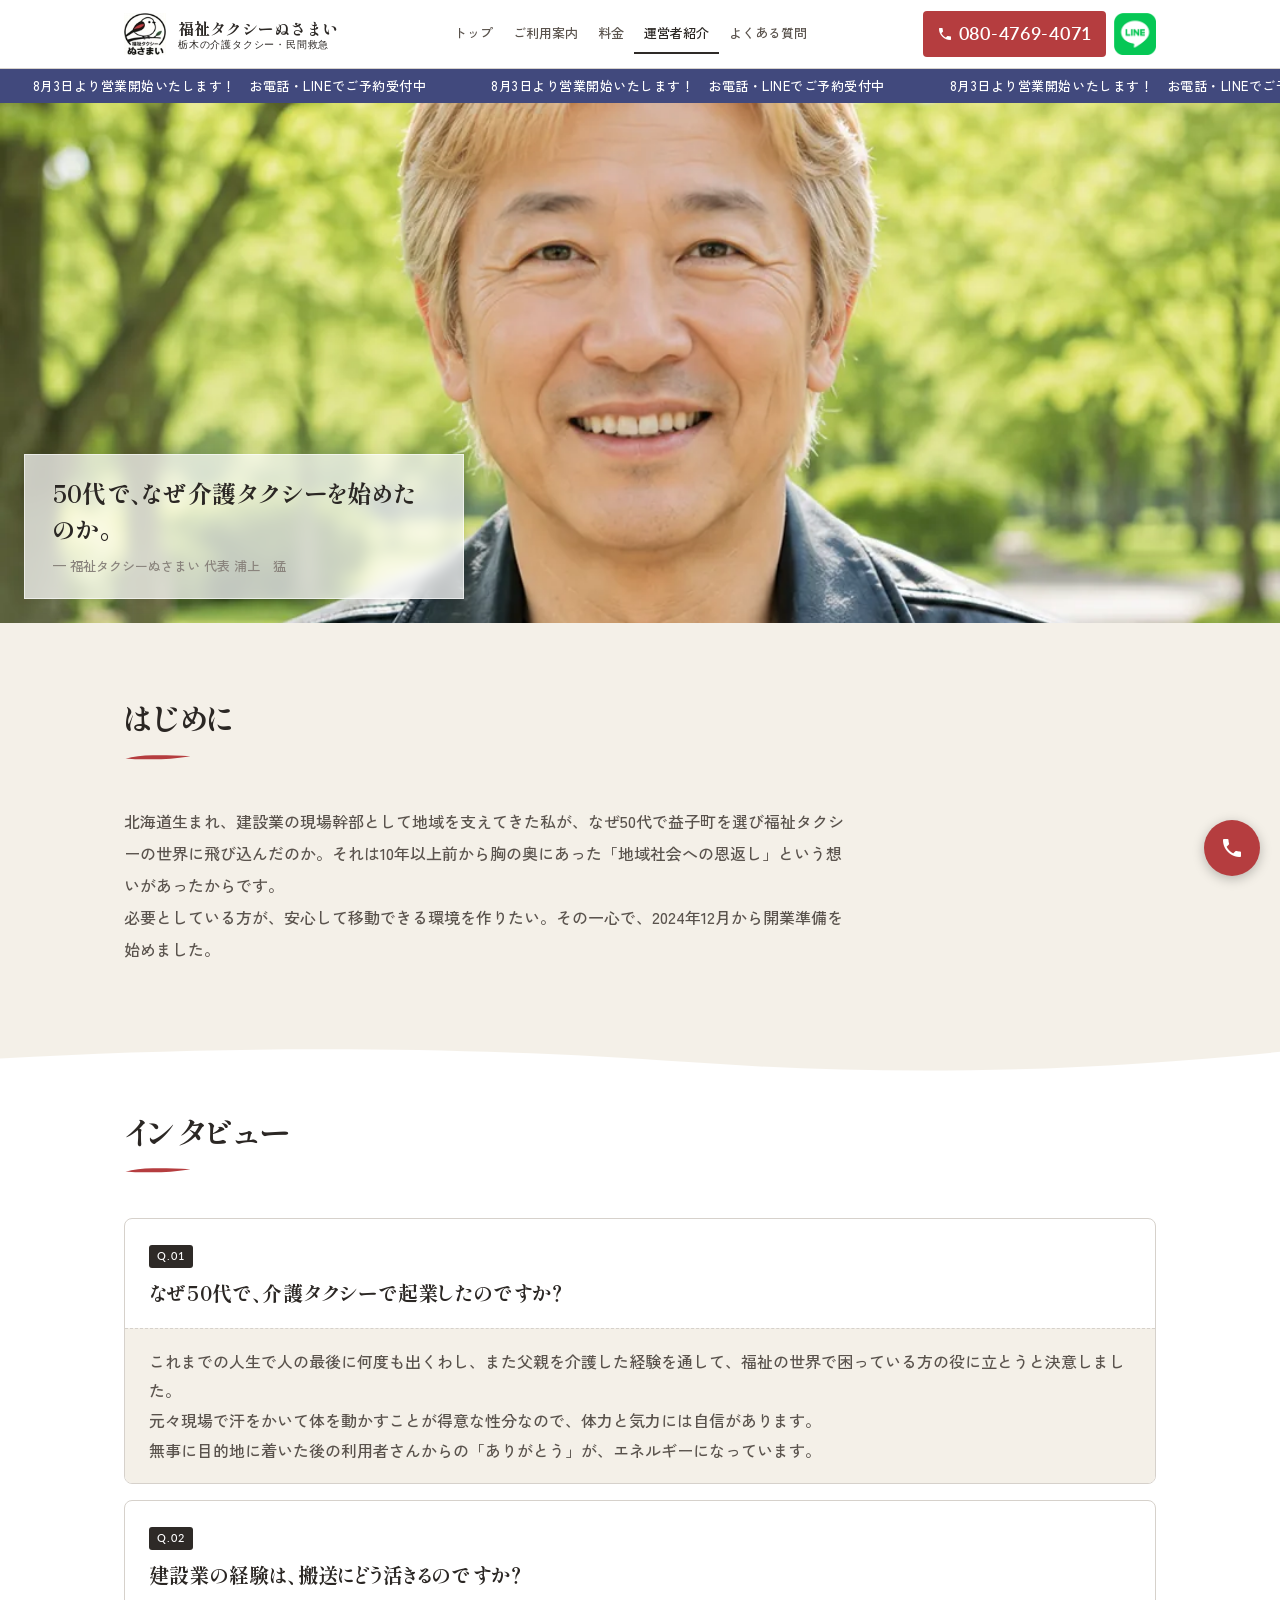
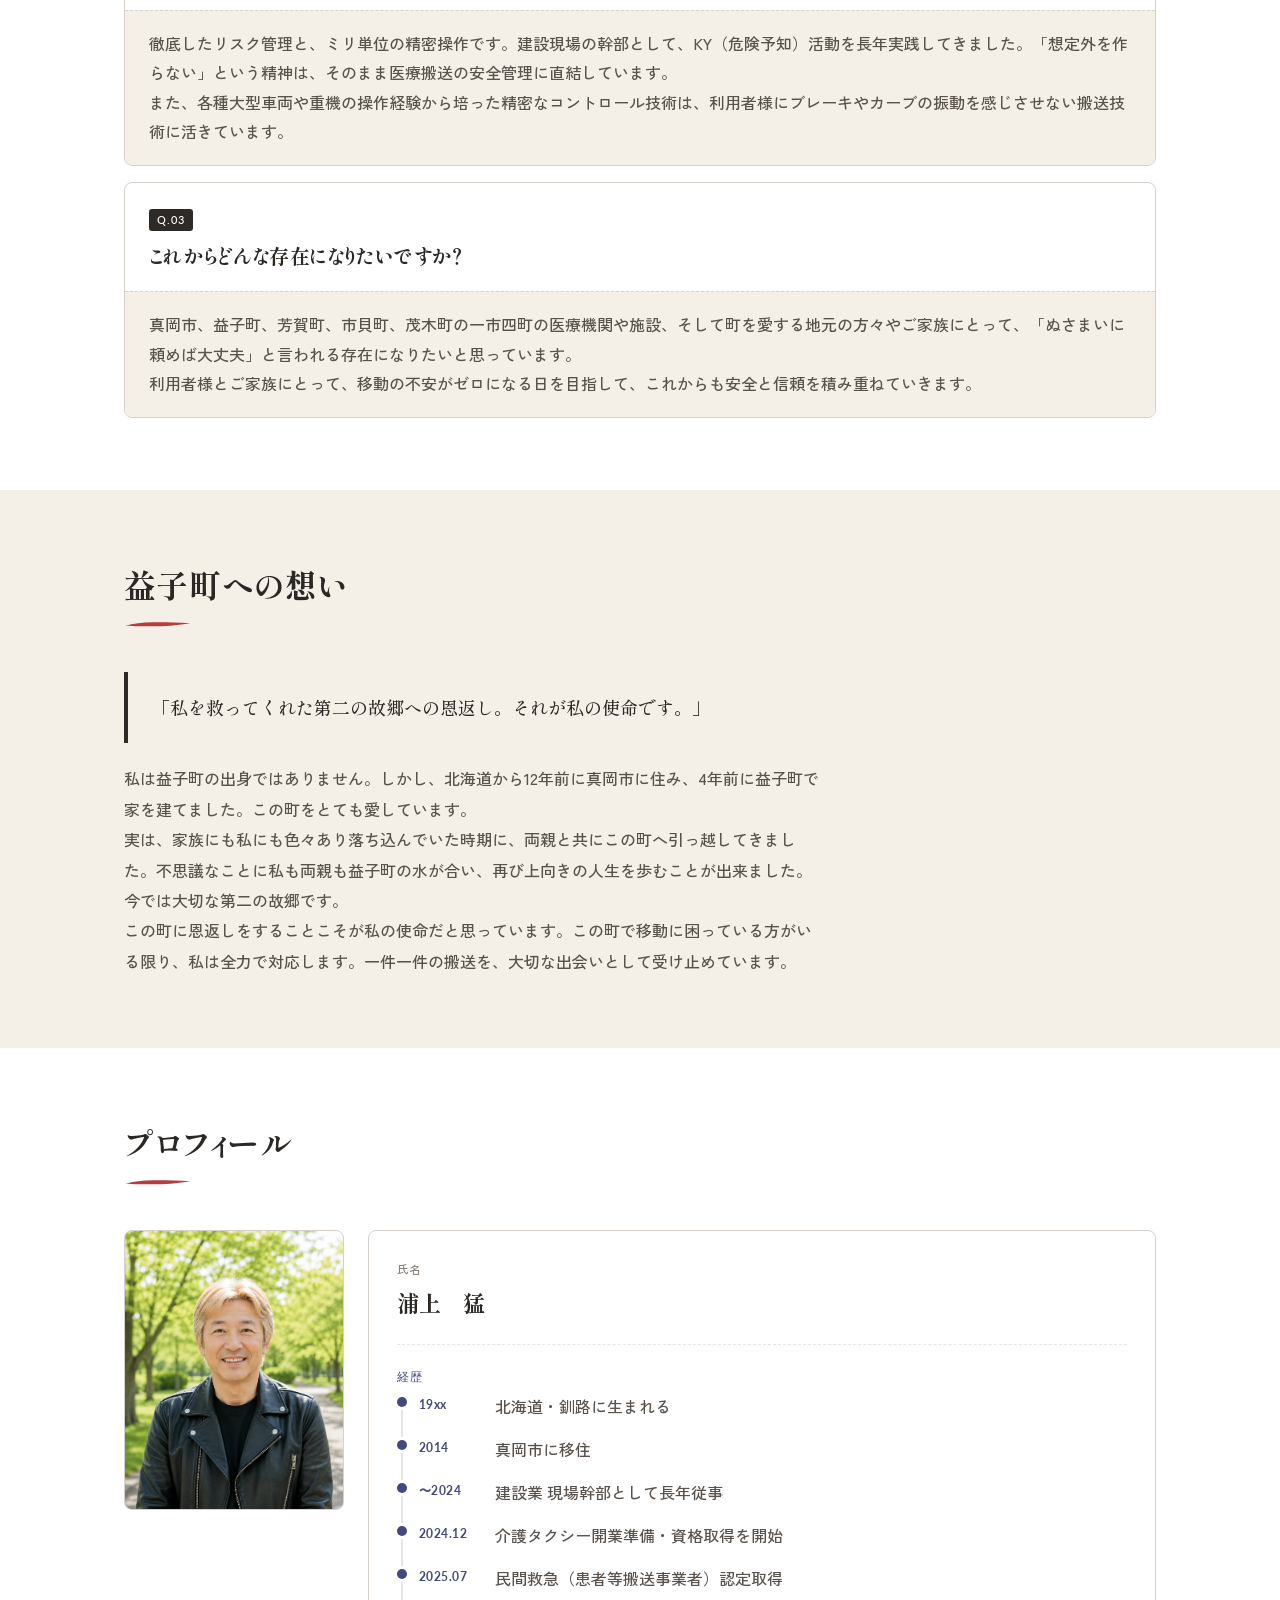
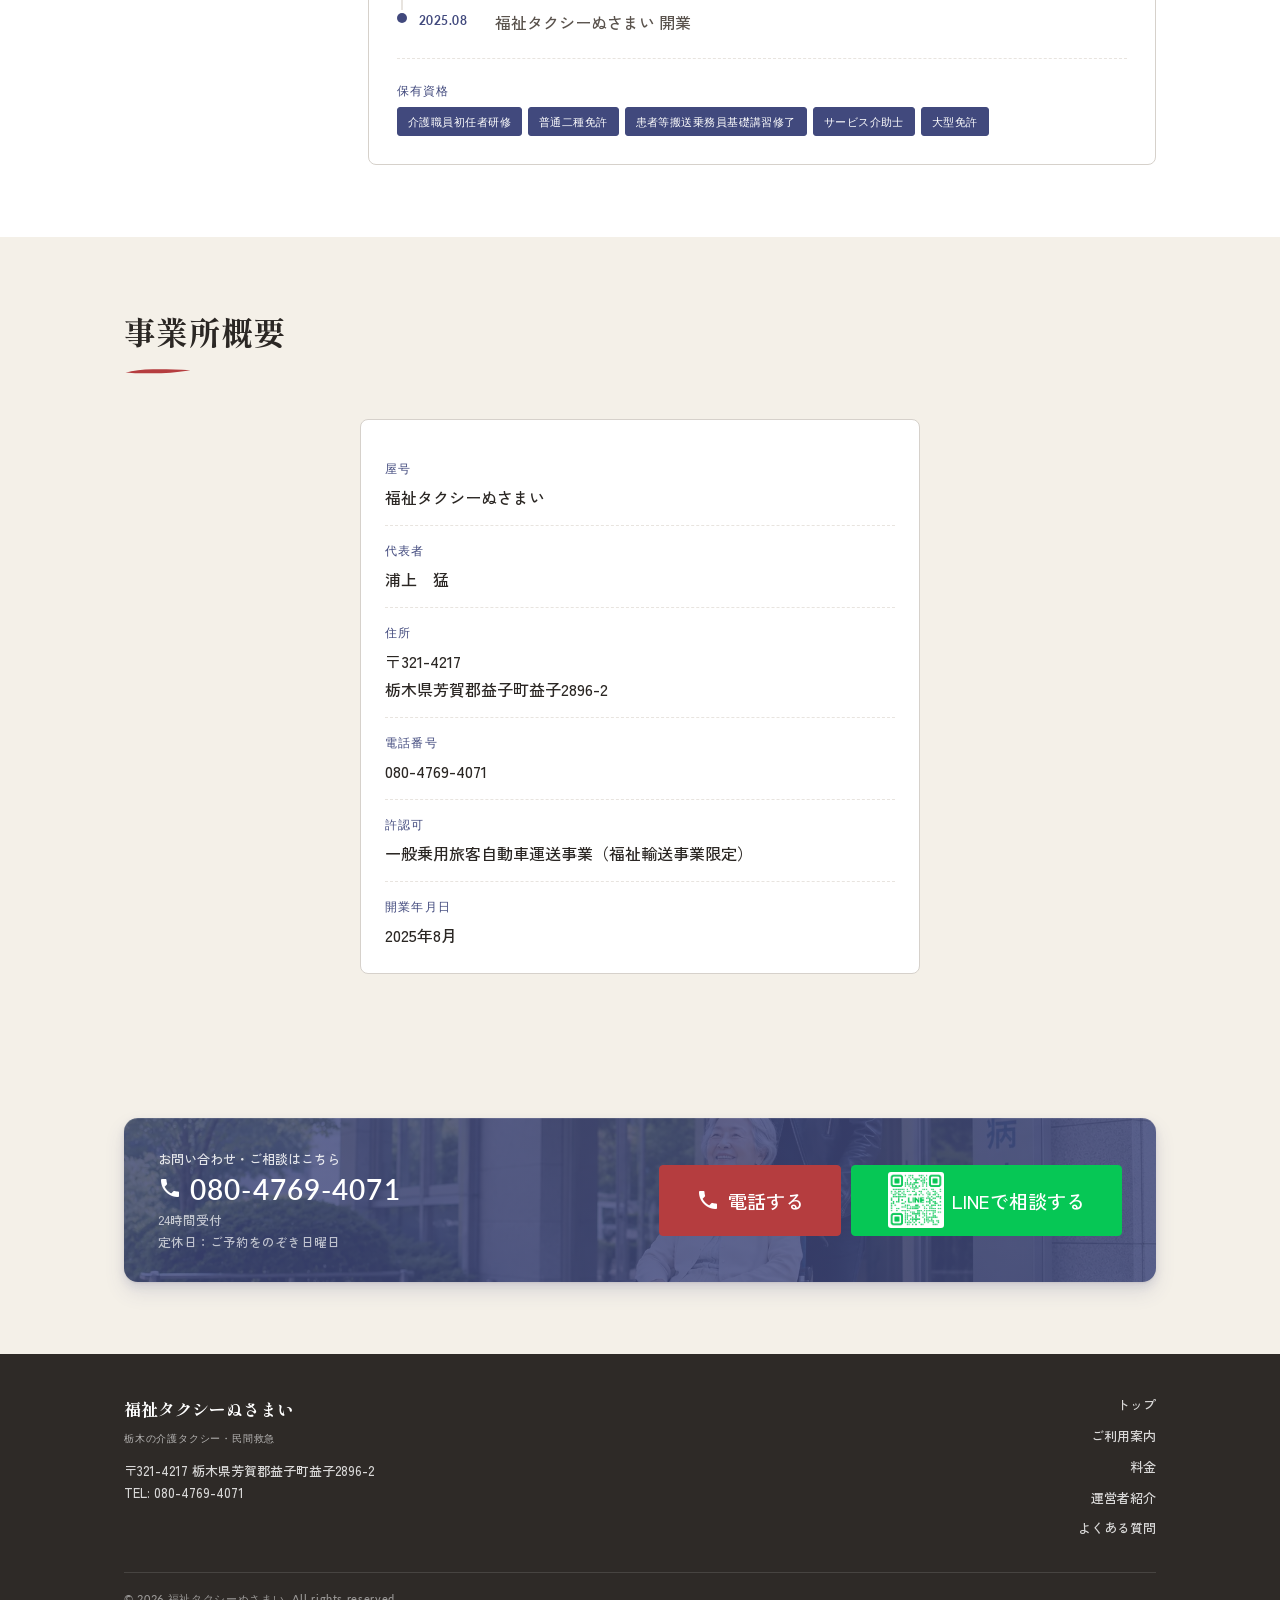
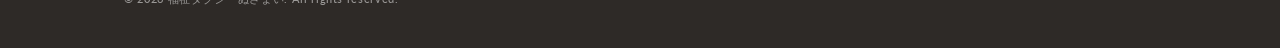
==== commit 735fa719: "feat: 営業開始ティッカーを全5ページのヘッダー直下に追加 呉須藍帯で「8月3日より営業開始いたします！」を無限スクロール表示。 prefers-reduced-motion 対応・aria-la" ====
--- a/about.html
+++ b/about.html
@@ -65,6 +65,14 @@
     </div>
   </div>
 </header>
+<div class="ticker-wrap" aria-label="お知らせ">
+  <div class="ticker">
+    <span>8月3日より営業開始いたします！　お電話・LINEでご予約受付中</span>
+    <span>8月3日より営業開始いたします！　お電話・LINEでご予約受付中</span>
+    <span>8月3日より営業開始いたします！　お電話・LINEでご予約受付中</span>
+    <span>8月3日より営業開始いたします！　お電話・LINEでご予約受付中</span>
+  </div>
+</div>
 
 <!-- ===== COVER ===== -->
 <div class="about-cover">
--- a/css/style.css
+++ b/css/style.css
@@ -377,6 +377,30 @@
 .menu-toggle[aria-expanded="true"] span:nth-child(2) { opacity: 0; }
 .menu-toggle[aria-expanded="true"] span:nth-child(3) { transform: translateY(-7px) rotate(-45deg); }
 
+
+/* ---------- Ticker ---------- */
+.ticker-wrap {
+  background: var(--accent);
+  overflow: hidden;
+  white-space: nowrap;
+}
+.ticker {
+  display: inline-flex;
+  animation: ticker-scroll 24s linear infinite;
+}
+.ticker span {
+  color: #fff;
+  font: 500 13px/2.6 var(--sans);
+  padding: 0 2.5em;
+  letter-spacing: .04em;
+}
+@keyframes ticker-scroll {
+  from { transform: translateX(0); }
+  to   { transform: translateX(-50%); }
+}
+@media (prefers-reduced-motion: reduce) {
+  .ticker { animation: none; }
+}
 
 /* ---------- Hero ---------- */
 .hero {
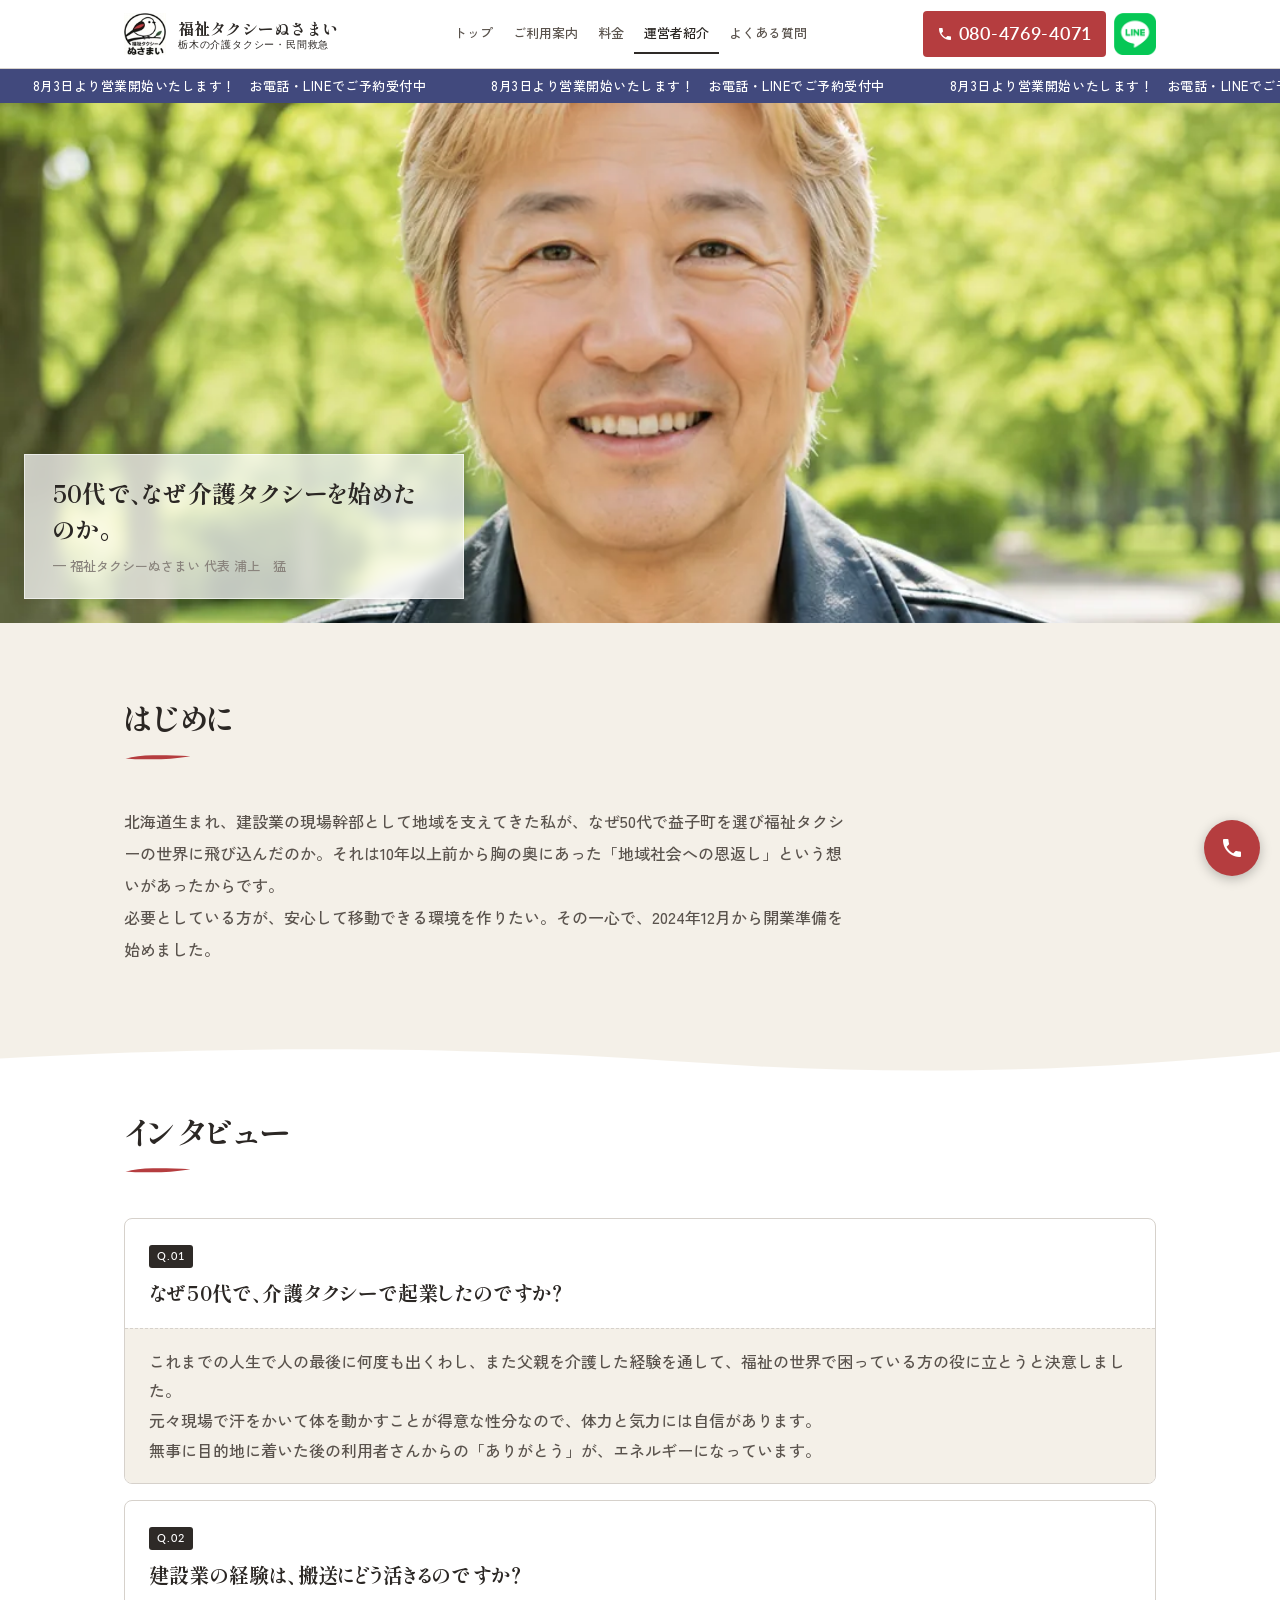
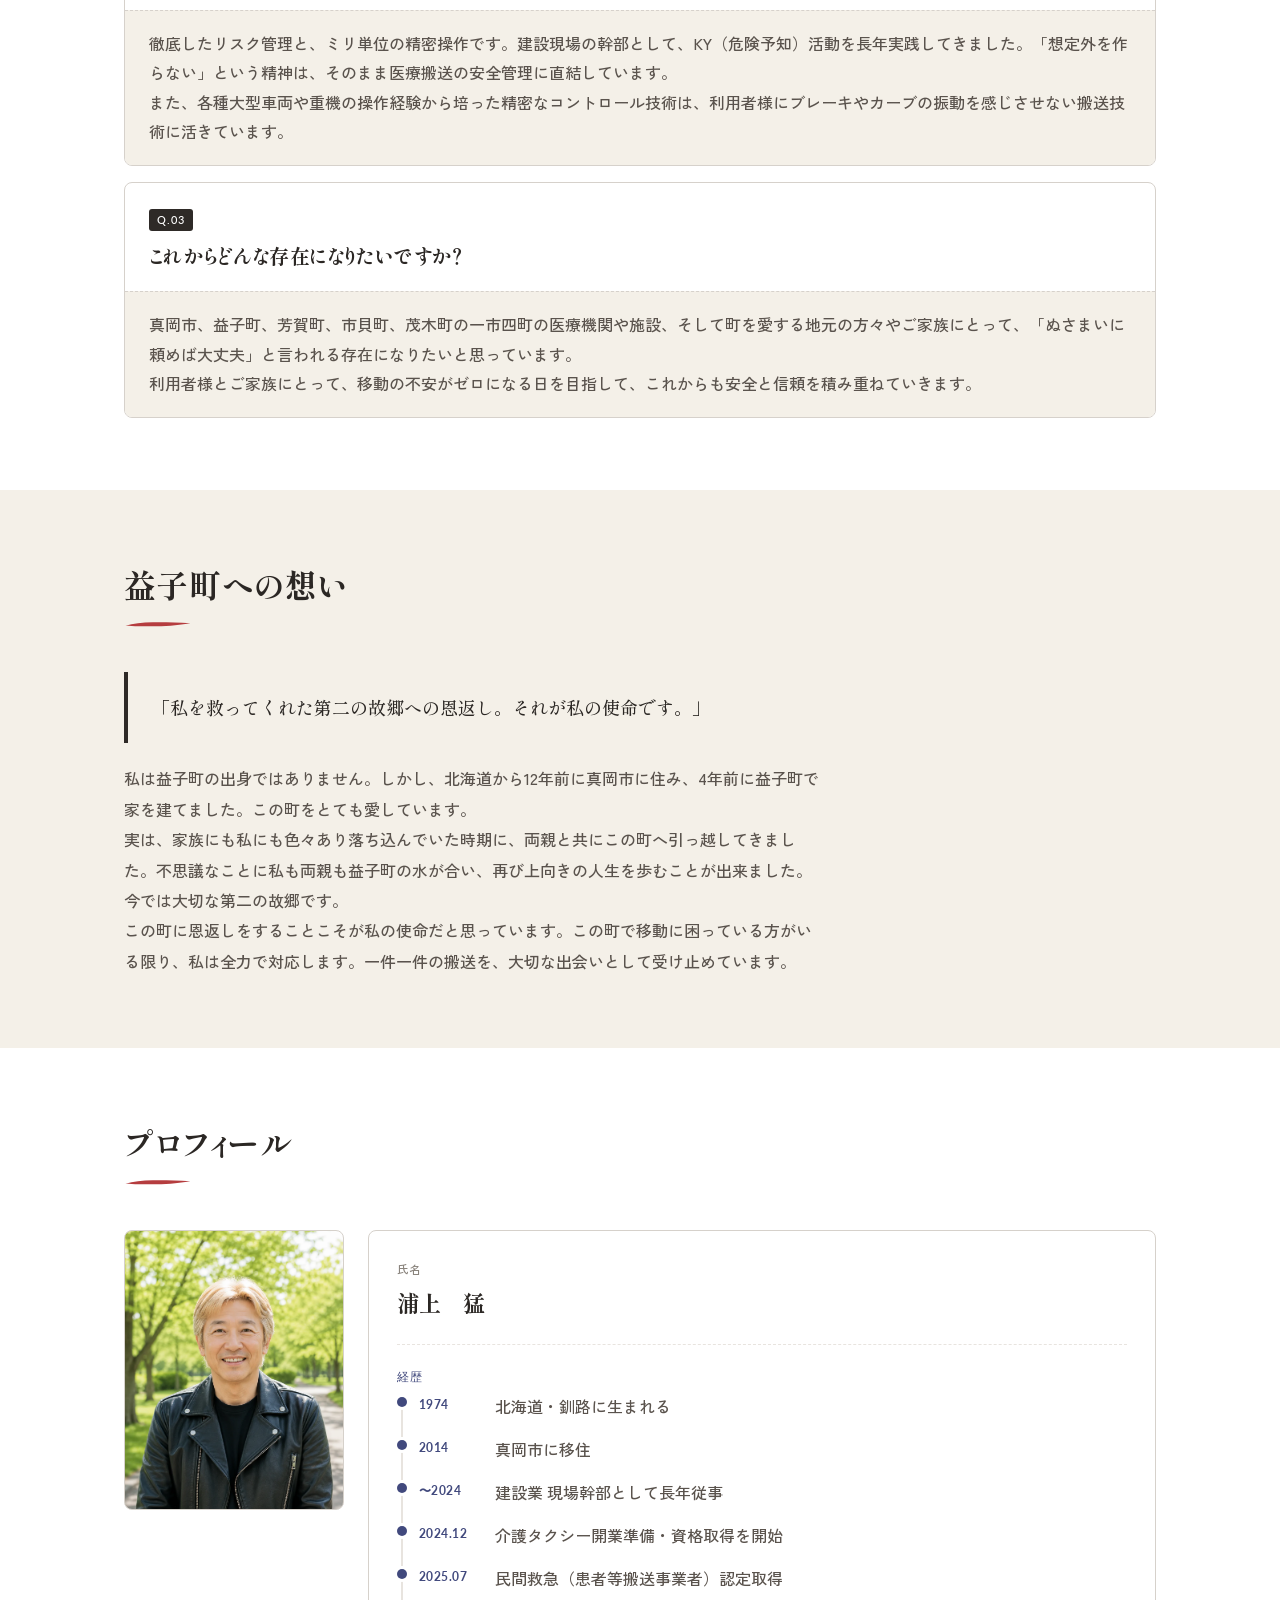
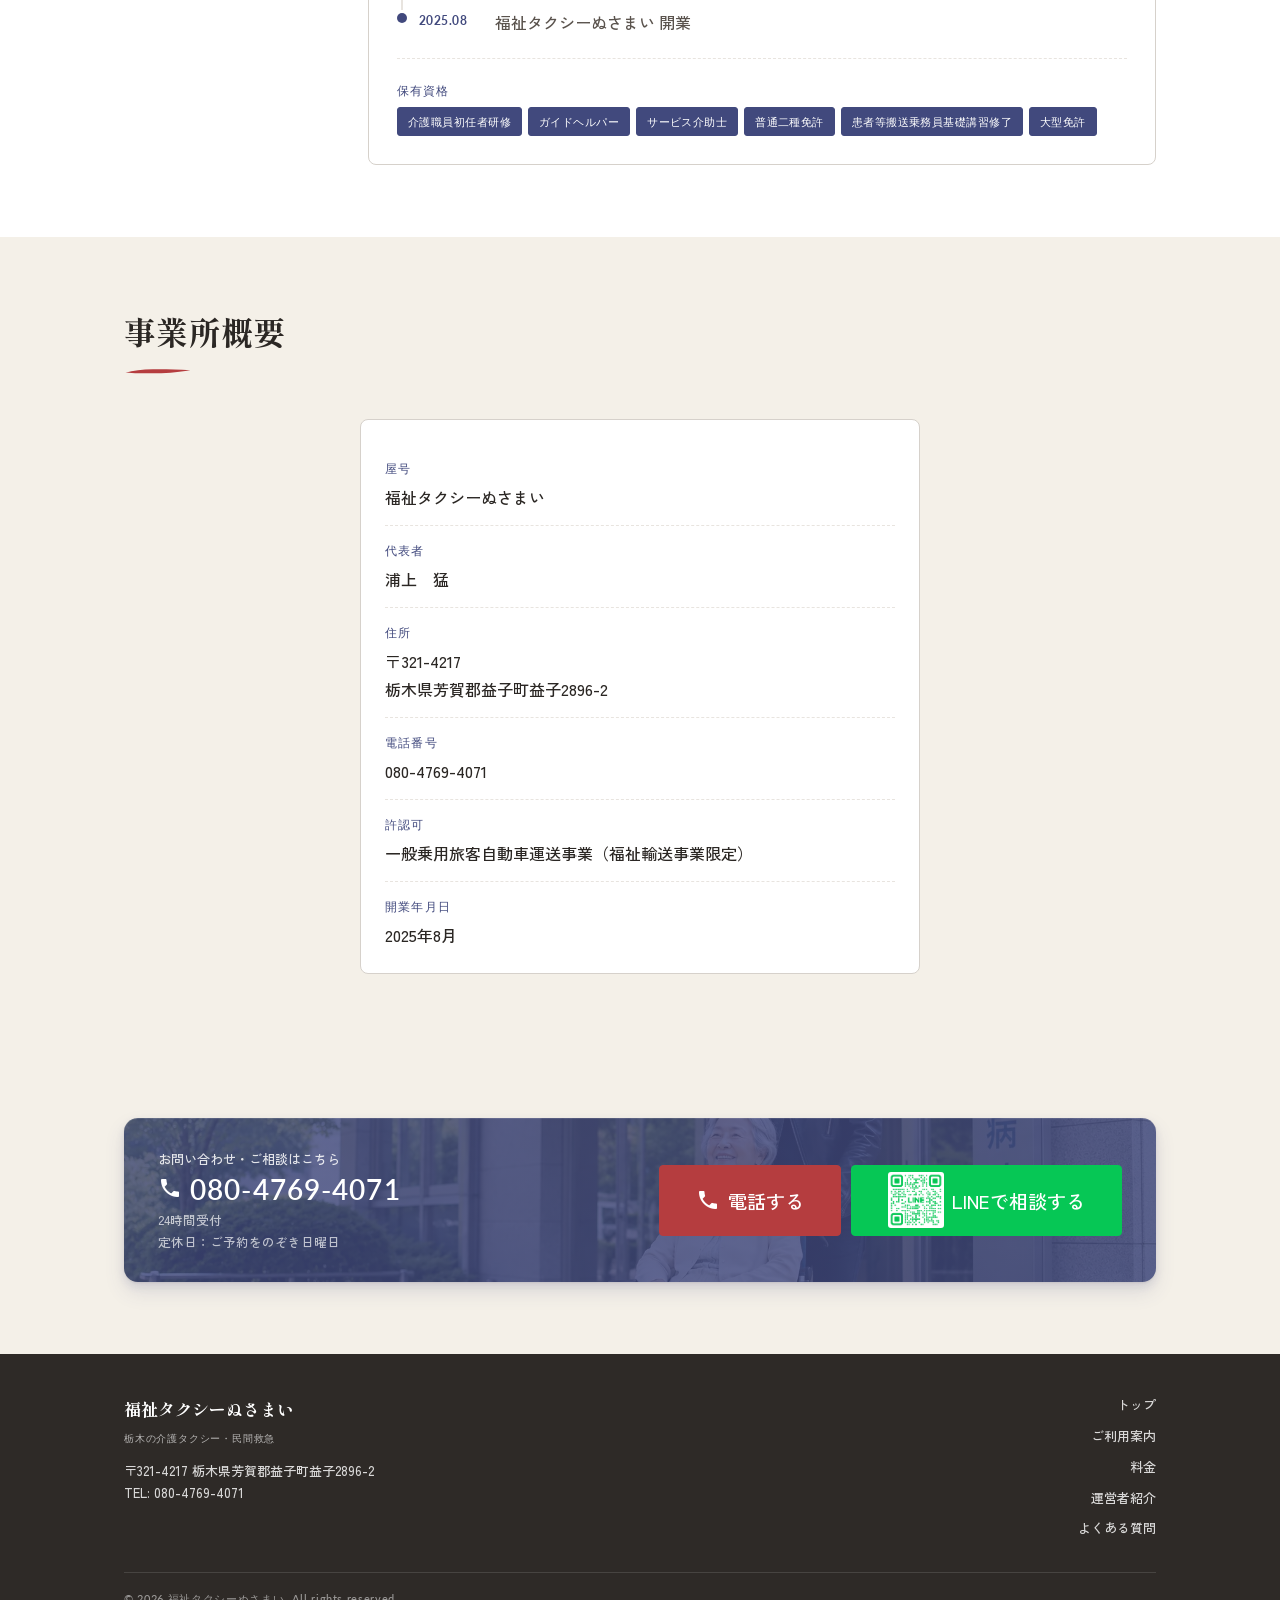
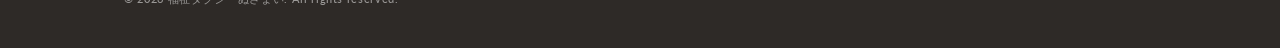
==== commit 6b5f3f33: "copy: about プロフィール生年・資格追加、price 脚注余白統一・買い物支援追加 Co-Authored-By: Claude Sonnet 4.6 <noreply@anthropic." ====
--- a/about.html
+++ b/about.html
@@ -162,7 +162,7 @@
         <div>
           <p class="profile-section-label">経歴</p>
           <ol class="timeline">
-            <li><span class="t-date">19xx</span><span class="t-text">北海道・釧路に生まれる</span></li>
+            <li><span class="t-date">1974</span><span class="t-text">北海道・釧路に生まれる</span></li>
             <li><span class="t-date">2014</span><span class="t-text">真岡市に移住</span></li>
             <li><span class="t-date">〜2024</span><span class="t-text">建設業 現場幹部として長年従事</span></li>
             <li><span class="t-date">2024.12</span><span class="t-text">介護タクシー開業準備・資格取得を開始</span></li>
@@ -175,9 +175,10 @@
           <p class="profile-section-label">保有資格</p>
           <div class="badge-row">
             <span class="badge">介護職員初任者研修</span>
+            <span class="badge">ガイドヘルパー</span>
+            <span class="badge">サービス介助士</span>
             <span class="badge">普通二種免許</span>
             <span class="badge">患者等搬送乗務員基礎講習修了</span>
-            <span class="badge">サービス介助士</span>
             <span class="badge">大型免許</span>
           </div>
         </div>
--- a/css/style.css
+++ b/css/style.css
@@ -386,7 +386,7 @@
 }
 .ticker {
   display: inline-flex;
-  animation: ticker-scroll 24s linear infinite;
+  animation: ticker-scroll 40s linear infinite;
 }
 .ticker span {
   color: #fff;
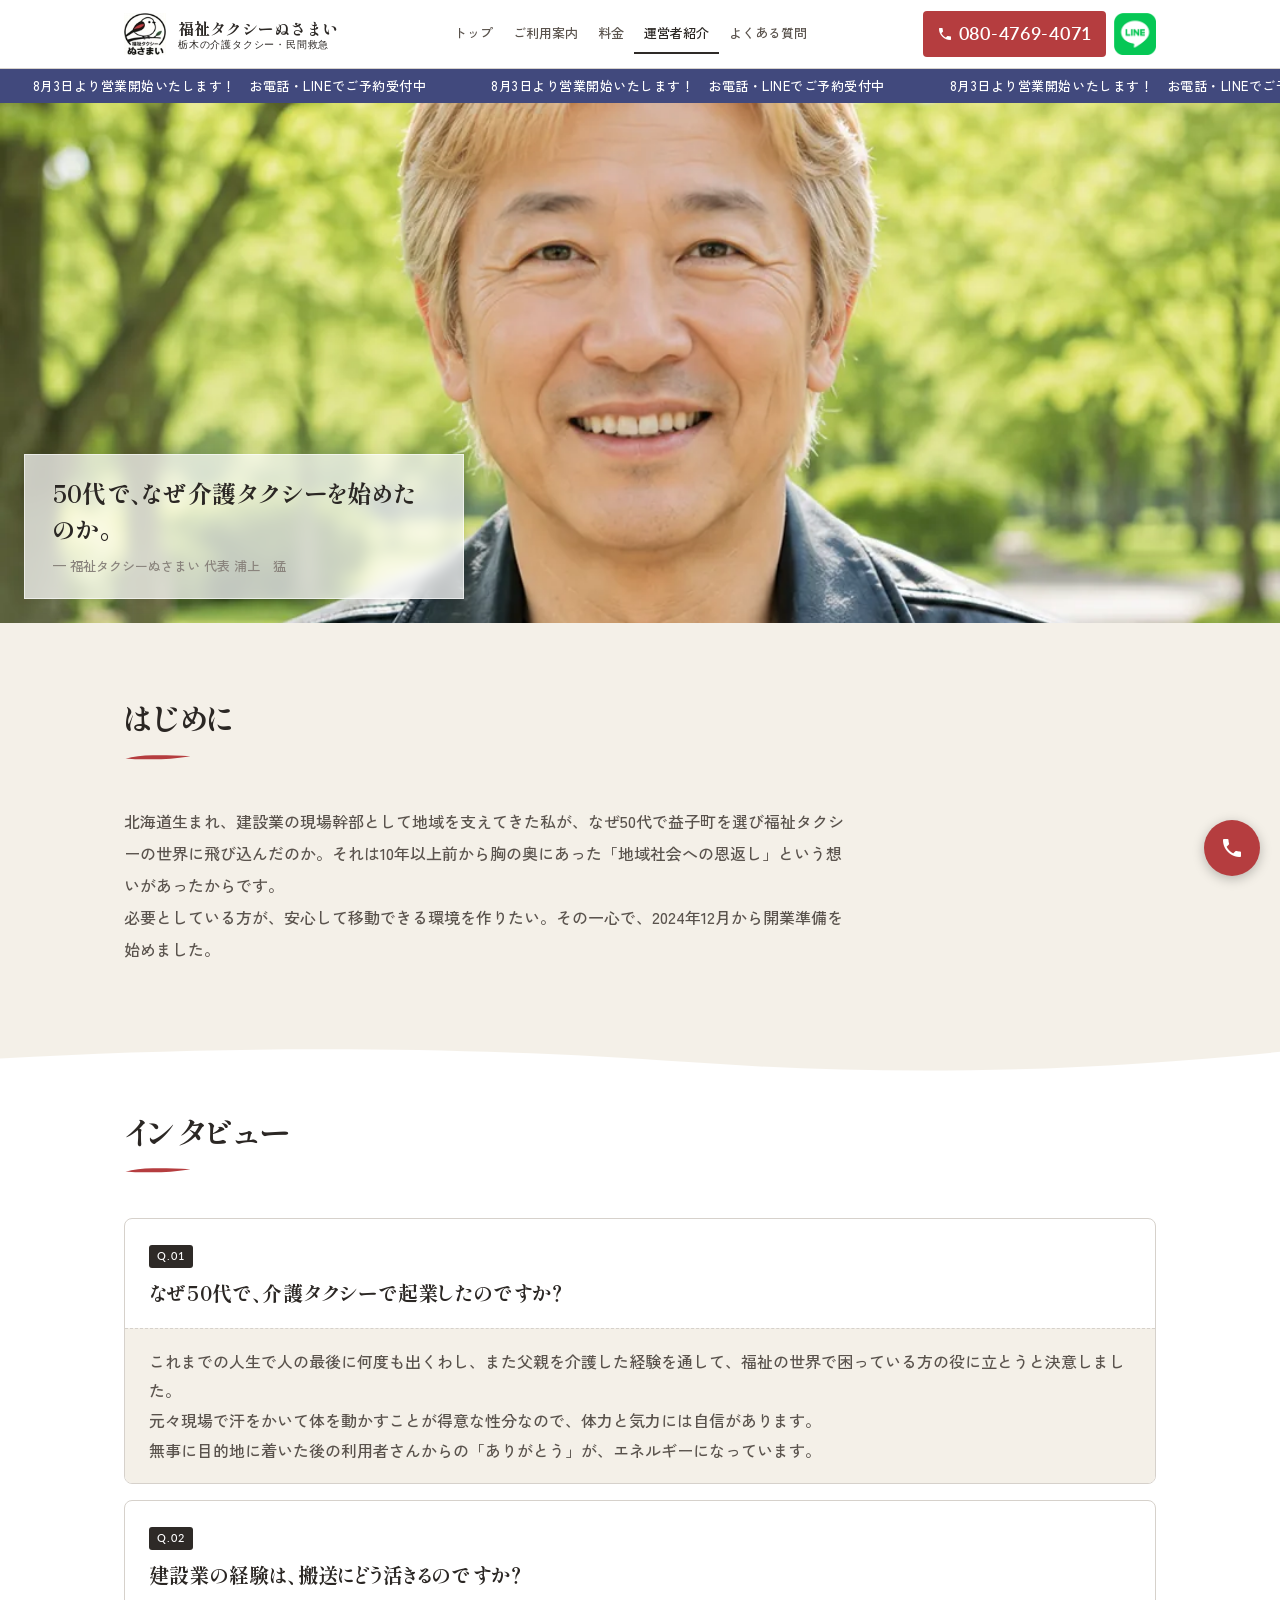
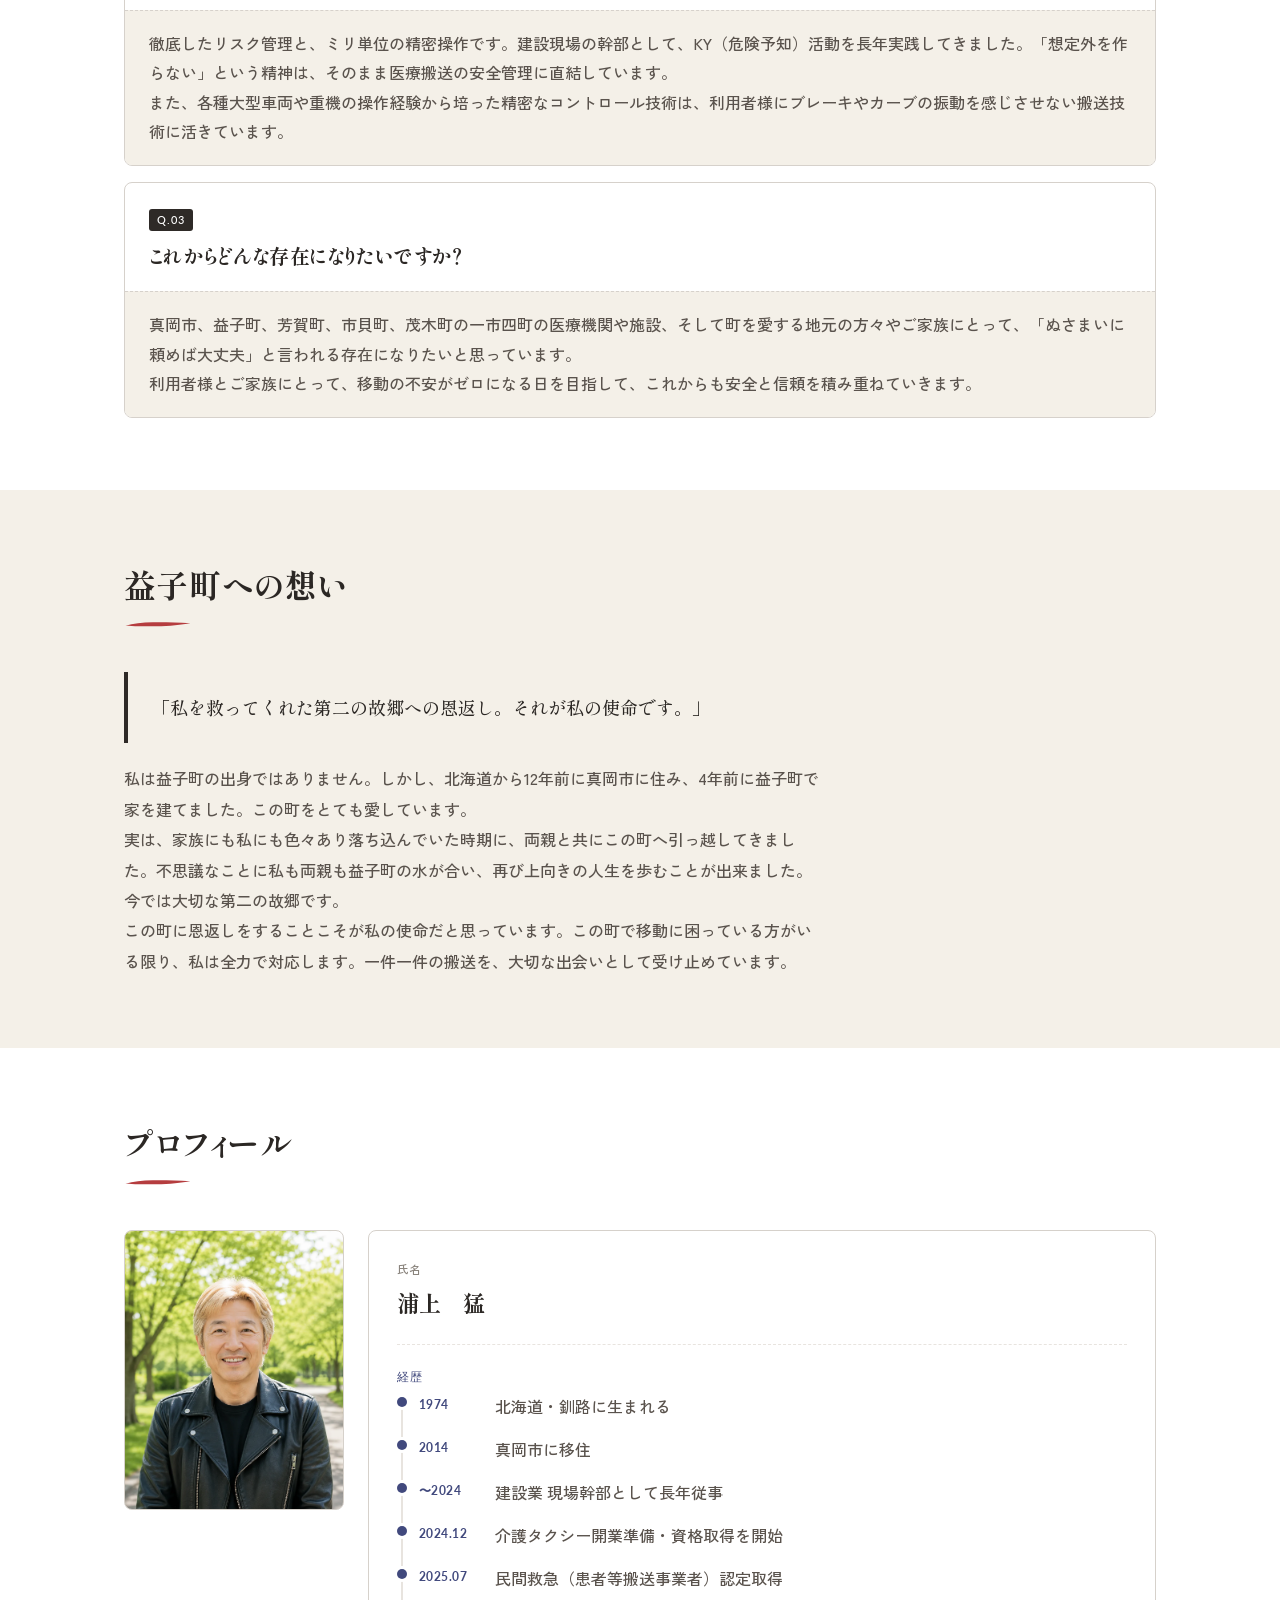
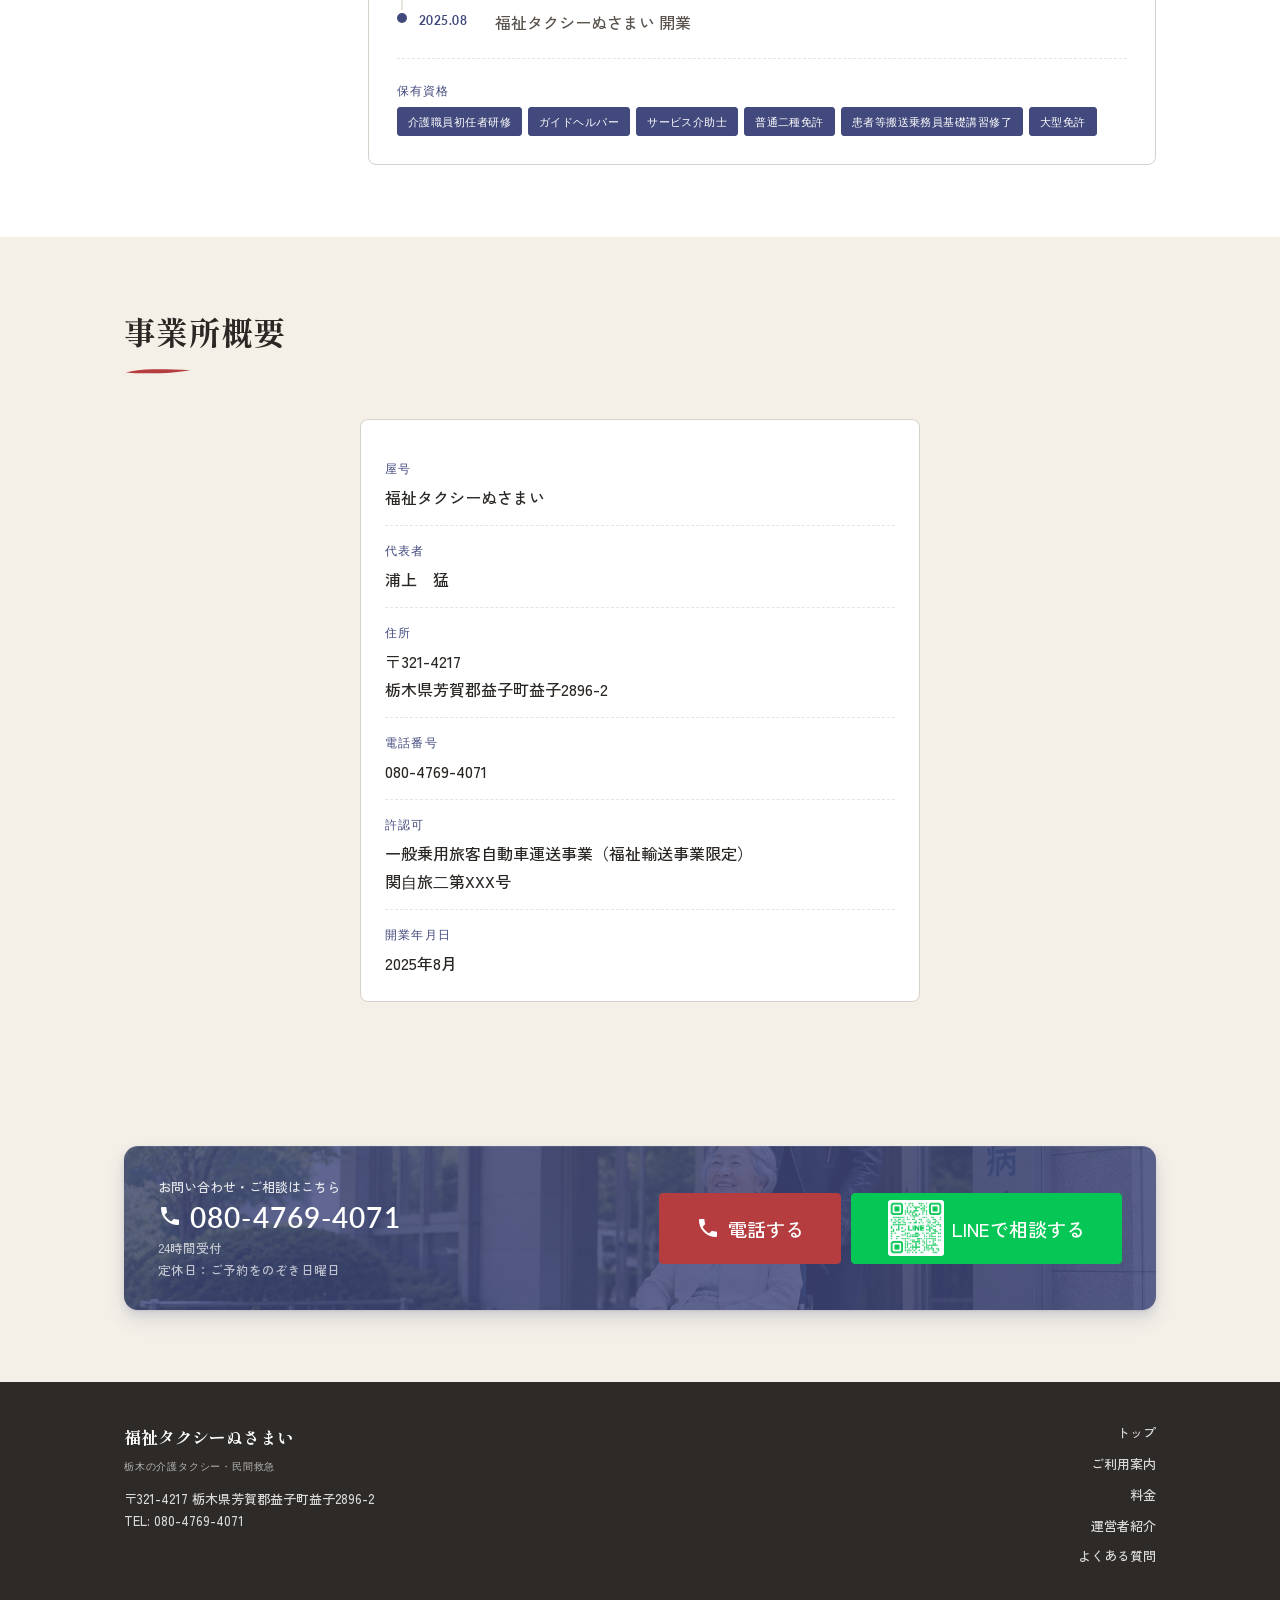
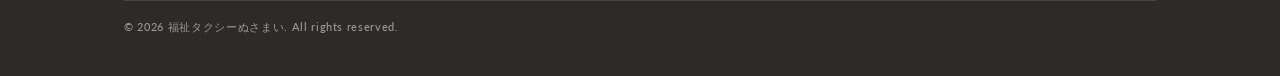
==== commit 84c09d41: "feat: price/guide 自治体リンク装飾・open_in_new アイコン・備考追加 - price.html 福祉タクシー助成事業：自治体名にリンク挿入（前回未commit分） - cs" ====
--- a/about.html
+++ b/about.html
@@ -215,7 +215,7 @@
           </div>
           <div class="area-row">
             <dt>許認可</dt>
-            <dd>一般乗用旅客自動車運送事業（福祉輸送事業限定）</dd>
+            <dd>一般乗用旅客自動車運送事業（福祉輸送事業限定）<br>関⾃旅⼆第XXX号</dd>
           </div>
           <div class="area-row">
             <dt>開業年月日</dt>
--- a/css/style.css
+++ b/css/style.css
@@ -980,6 +980,7 @@
 .area-row dd { font-size: 16px; }
 .area-row dd a { color: var(--brand); text-decoration: underline; text-underline-offset: 2px; }
 .area-row dd a:hover { color: var(--brand-dark); }
+.area-row dd a::after { font-family: 'Material Icons'; content: 'open_in_new'; font-size: 12px; vertical-align: middle; margin-left: 1px; display: inline-block; }
 
 
 /* ---------- Price Concept Diagram ---------- */
@@ -1001,9 +1002,9 @@
 }
 
 .price-concept-item.total {
-  background: var(--ink);
-  color: #fff;
-  border-color: var(--ink);
+  background: var(--accent);
+  color: #fff;
+  border-color: var(--accent);
 }
 
 .price-concept-item h3 {
@@ -1162,6 +1163,9 @@
   color: var(--text-2);
   line-height: 1.9;
 }
+.payment-card-list a { color: var(--brand); text-decoration: underline; text-underline-offset: 2px; }
+.payment-card-list a:hover { color: var(--brand-dark); }
+.payment-card-list a::after { font-family: 'Material Icons'; content: 'open_in_new'; font-size: 12px; vertical-align: middle; margin-left: 1px; display: inline-block; }
 
 .card-brand-img {
   display: block;
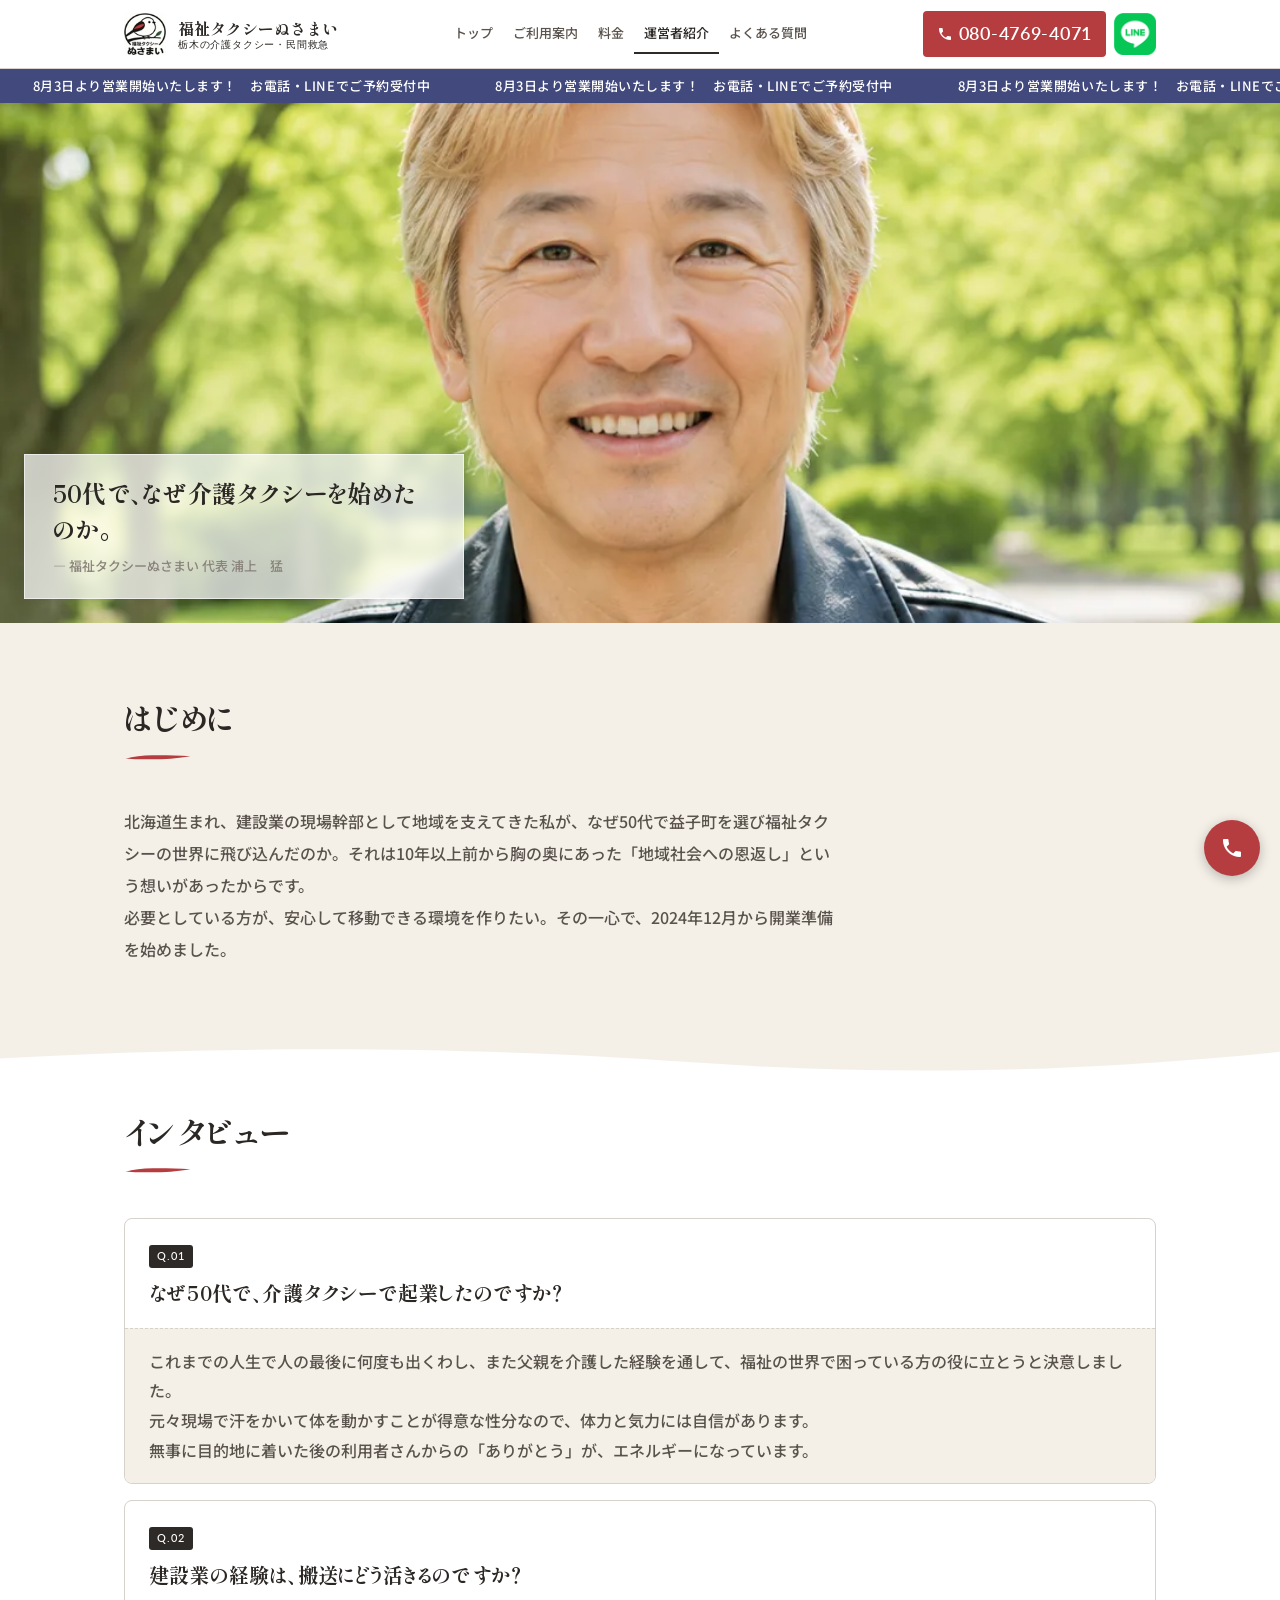
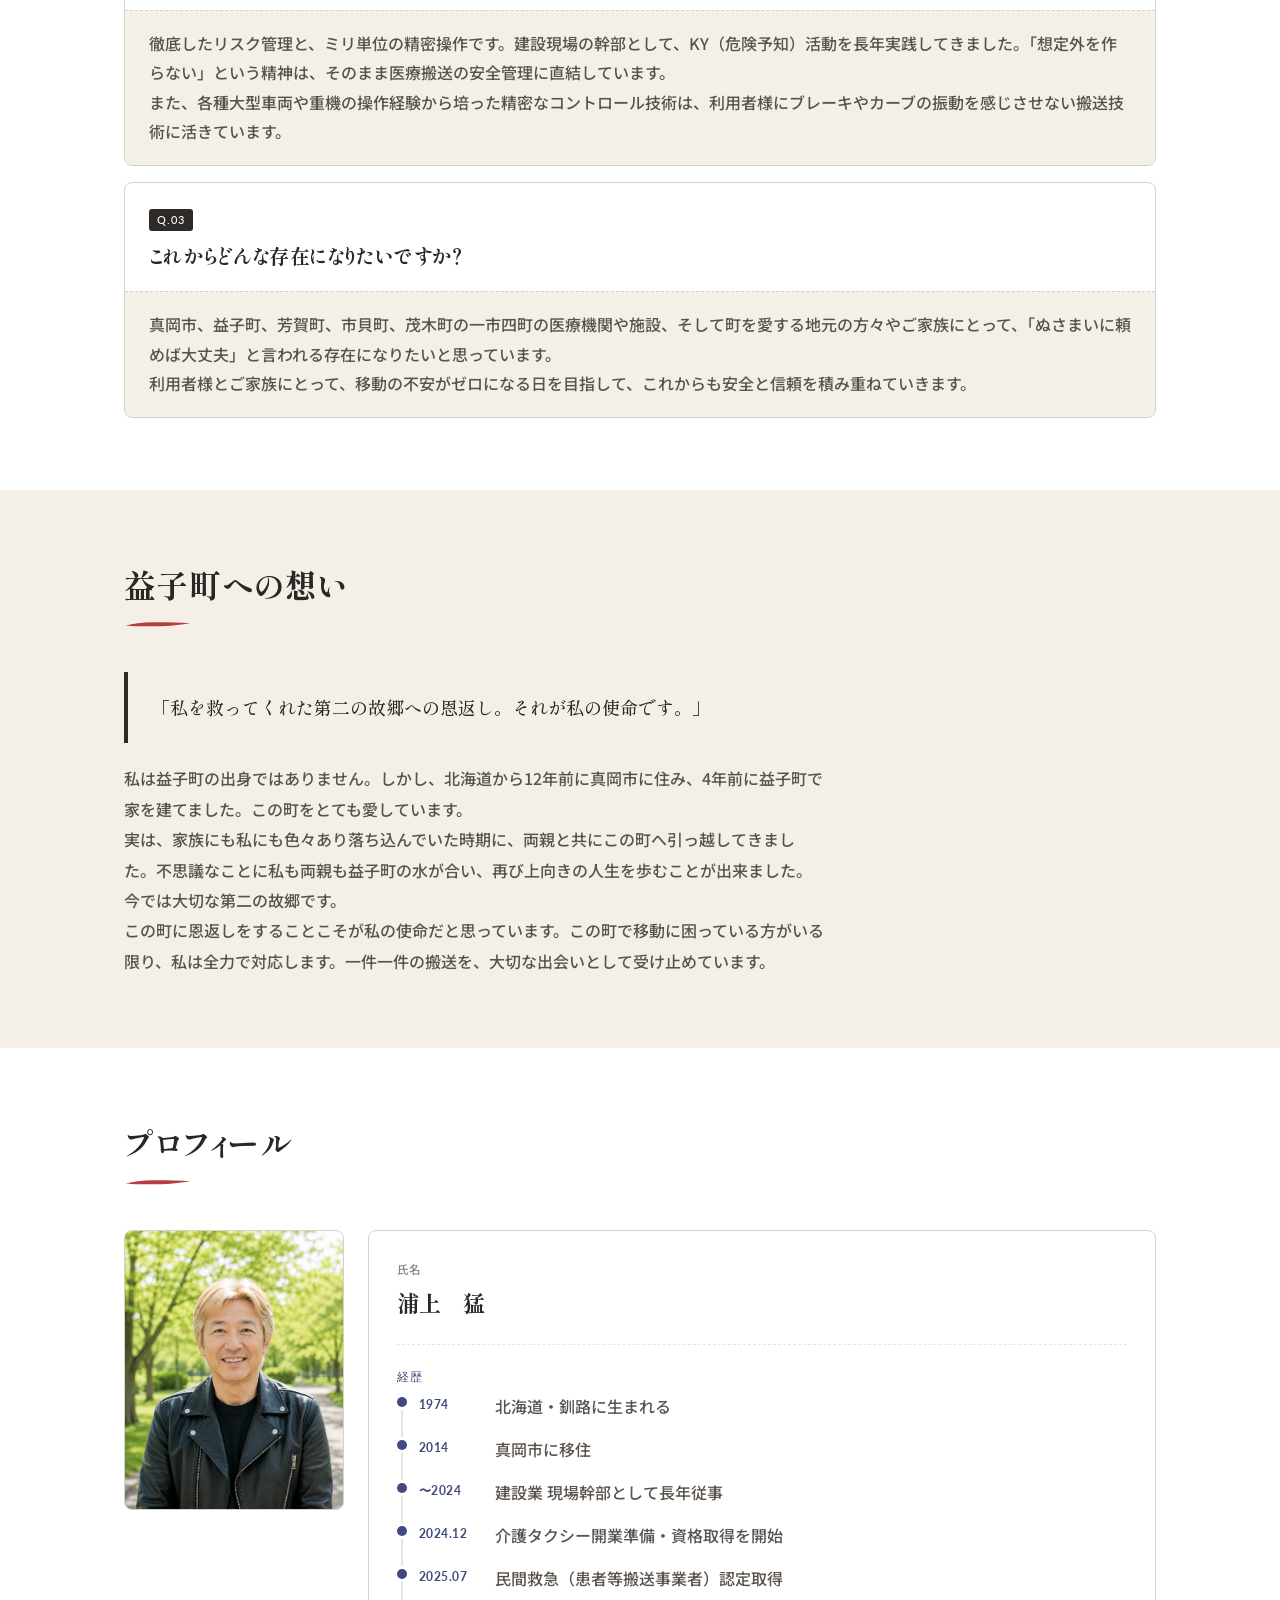
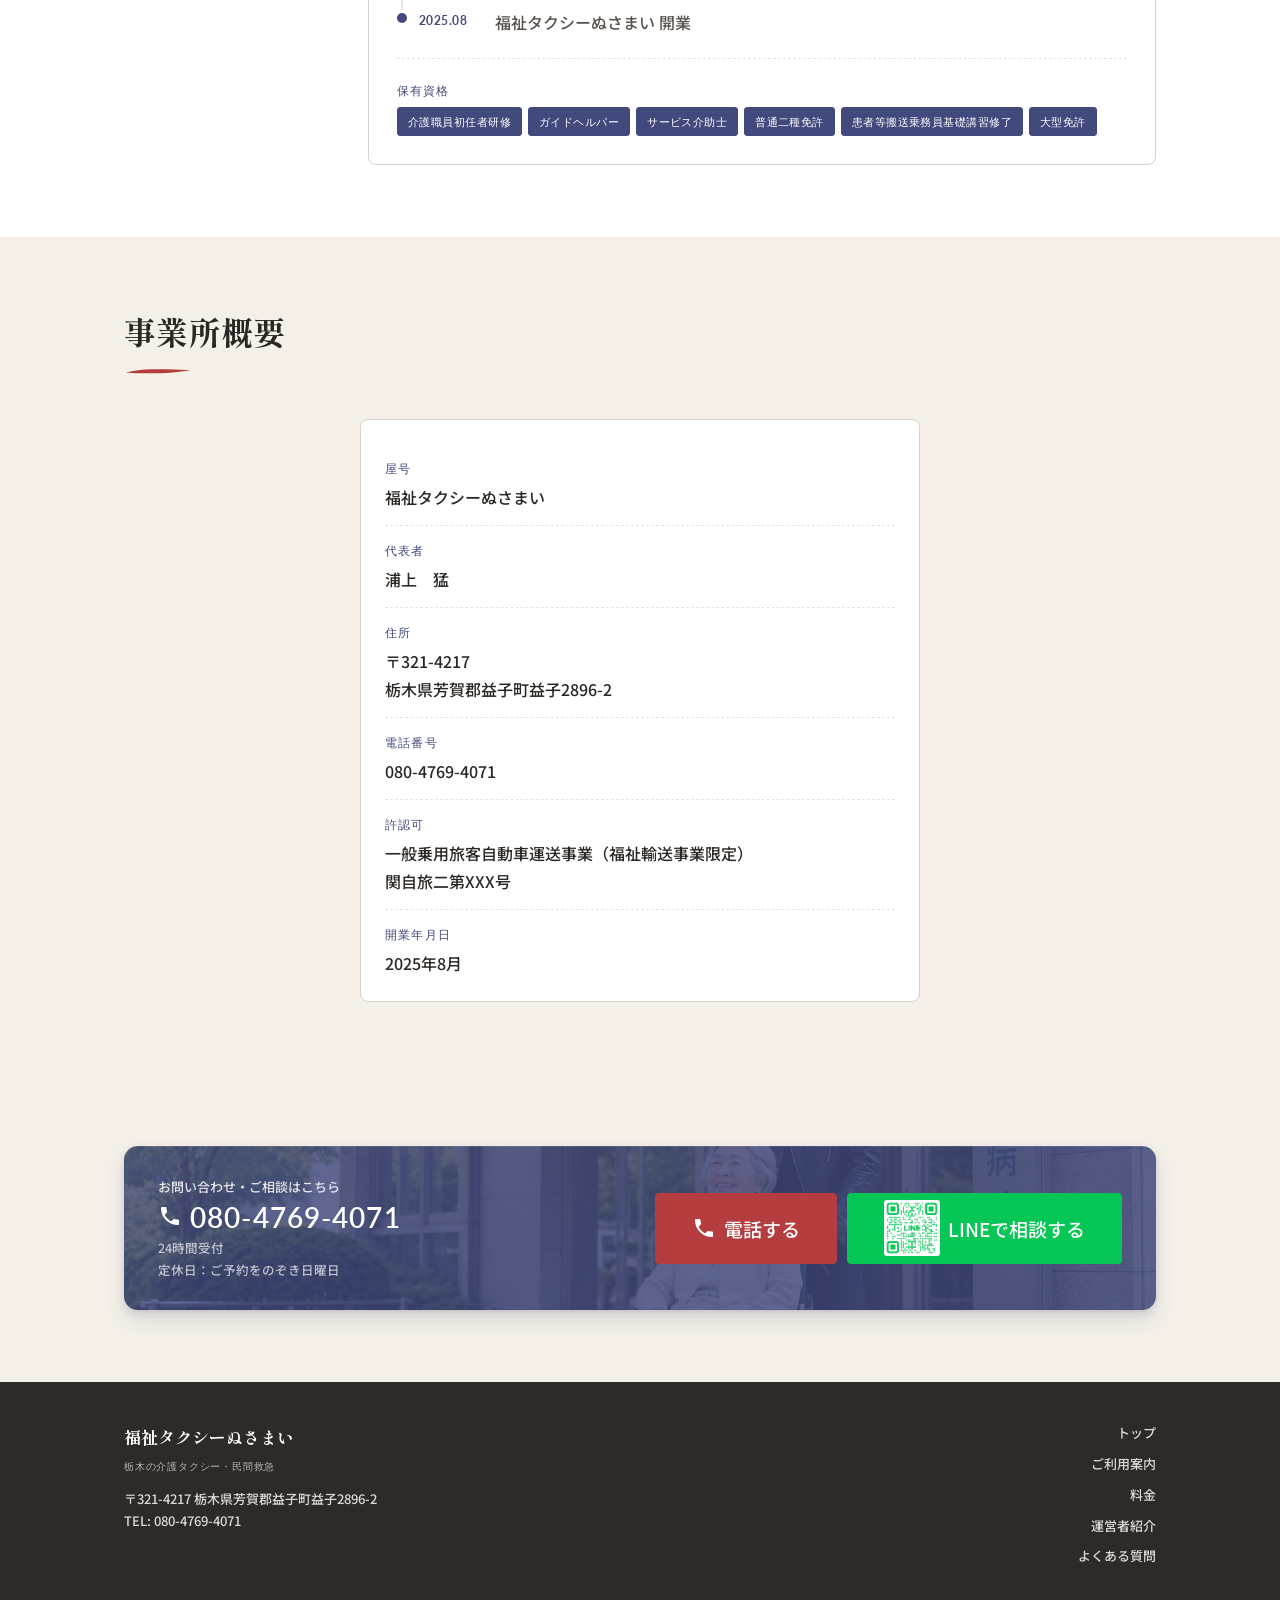
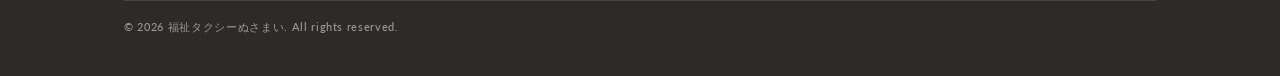
==== commit ea3d1817: "style: 本文フォントを Zen Kaku Gothic New → Noto Sans JP に変更（全5ページ） Co-Authored-By: Claude Sonnet 4.6 <nore" ====
--- a/about.html
+++ b/about.html
@@ -1,279 +1,329 @@
-<!DOCTYPE html>
-<html lang="ja">
-<head>
-  <meta charset="UTF-8">
-  <meta name="viewport" content="width=device-width, initial-scale=1.0">
-  <meta name="robots" content="noindex">
-  <link rel="icon" type="image/png" href="img/favicon.png">
-  <title>運営者紹介 | 福祉タクシーぬさまい</title>
-  <meta name="description" content="50代で介護タクシーを開業した代表のストーリー。建設業の安全管理・精密操作の経験が、民間救急の搬送技術に活きています。">
-  <link rel="preconnect" href="https://fonts.googleapis.com">
-  <link rel="preconnect" href="https://fonts.gstatic.com" crossorigin>
-  <link href="https://fonts.googleapis.com/css2?family=Shippori+Mincho:wght@700&text=%25%2C-./0123456789%3AABCDEHIJKLMNPQSTVY_abcdefghiklmnoprstuvwxy%7C%C2%A5%C2%A9%E2%80%94%E2%80%BB%E2%86%92%E2%87%84%E2%97%AF%E2%9C%93%E3%80%81%E3%80%82%E3%80%85%E3%80%8C%E3%80%8D%E3%80%92%E3%80%9C%E3%81%82%E3%81%84%E3%81%86%E3%81%88%E3%81%8A%E3%81%8B%E3%81%8C%E3%81%8D%E3%81%8E%E3%81%8F%E3%81%91%E3%81%93%E3%81%94%E3%81%95%E3%81%97%E3%81%98%E3%81%99%E3%81%9A%E3%81%9B%E3%81%9C%E3%81%9D%E3%81%9E%E3%81%9F%E3%81%A0%E3%81%A1%E3%81%A3%E3%81%A4%E3%81%A6%E3%81%A7%E3%81%A8%E3%81%A9%E3%81%AA%E3%81%AB%E3%81%AC%E3%81%AD%E3%81%AE%E3%81%AF%E3%81%B0%E3%81%B3%E3%81%B8%E3%81%BB%E3%81%BE%E3%81%BF%E3%82%80%E3%82%81%E3%82%82%E3%82%84%E3%82%88%E3%82%89%E3%82%8A%E3%82%8B%E3%82%8C%E3%82%8F%E3%82%92%E3%82%93%E3%82%A2%E3%82%A3%E3%82%A4%E3%82%A8%E3%82%AA%E3%82%AB%E3%82%AD%E3%82%AE%E3%82%AF%E3%82%B0%E3%82%B3%E3%82%B5%E3%82%B7%E3%82%B8%E3%82%B9%E3%82%BA%E3%82%BB%E3%82%BC%E3%82%BF%E3%83%81%E3%83%83%E3%83%86%E3%83%87%E3%83%88%E3%83%89%E3%83%8B%E3%83%8D%E3%83%90%E3%83%92%E3%83%93%E3%83%95%E3%83%96%E3%83%97%E3%83%99%E3%83%9A%E3%83%9C%E3%83%9D%E3%83%9E%E3%83%9F%E3%83%A0%E3%83%A1%E3%83%A2%E3%83%A3%E3%83%A5%E3%83%A7%E3%83%A9%E3%83%AA%E3%83%AB%E3%83%AC%E3%83%AD%E3%83%B3%E3%83%BB%E3%83%BC%E4%B8%80%E4%B8%81%E4%B8%88%E4%B8%8A%E4%B8%8B%E4%B8%8D%E4%B8%96%E4%B8%A1%E4%B8%AD%E4%B8%BB%E4%B9%97%E4%BA%86%E4%BA%88%E4%BA%8B%E4%BA%8C%E4%BA%BA%E4%BB%8A%E4%BB%8B%E4%BB%95%E4%BB%96%E4%BB%98%E4%BB%A3%E4%BB%A5%E4%BB%AE%E4%BB%B6%E4%BB%BB%E4%BC%91%E4%BC%9A%E4%BC%9D%E4%BD%8D%E4%BD%8E%E4%BD%8F%E4%BD%93%E4%BD%95%E4%BD%99%E4%BD%9C%E4%BD%BF%E4%BE%8B%E4%BE%9D%E4%BF%9D%E4%BF%A1%E4%BF%AE%E5%81%B4%E5%82%99%E5%83%8F%E5%85%83%E5%85%85%E5%85%88%E5%85%8D%E5%85%A5%E5%85%A8%E5%85%B1%E5%85%B7%E5%86%85%E5%86%86%E5%86%8D%E5%87%A6%E5%87%BA%E5%88%86%E5%88%87%E5%88%9D%E5%88%A5%E5%88%A9%E5%88%B6%E5%88%B8%E5%89%87%E5%89%8D%E5%89%B2%E5%8A%9B%E5%8A%A0%E5%8A%A9%E5%8B%95%E5%8B%99%E5%8C%97%E5%8C%BA%E5%8C%BB%E5%8D%94%E5%8D%98%E5%8D%B1%E5%8D%B3%E5%8E%9F%E5%8E%B3%E5%8F%82%E5%8F%8E%E5%8F%96%E5%8F%97%E5%8F%A3%E5%8F%AF%E5%8F%B7%E5%90%84%E5%90%88%E5%90%8C%E5%90%8D%E5%90%91%E5%90%AB%E5%90%B8%E5%91%8A%E5%91%BD%E5%93%81%E5%93%A1%E5%95%8F%E5%96%80%E5%96%B6%E5%99%A8%E5%9B%9B%E5%9B%9E%E5%9B%B0%E5%9B%BA%E5%9B%BD%E5%9C%A8%E5%9C%B0%E5%9E%8B%E5%9F%9F%E5%9F%B9%E5%9F%BA%E5%A0%B1%E5%A0%B4%E5%A2%83%E5%A2%97%E5%A3%AB%E5%A4%96%E5%A4%9C%E5%A4%A7%E5%A4%AB%E5%A5%A5%E5%A7%8B%E5%AD%90%E5%AD%98%E5%AE%85%E5%AE%87%E5%AE%88%E5%AE%89%E5%AE%8C%E5%AE%9A%E5%AE%9F%E5%AE%A2%E5%AE%A4%E5%AE%AE%E5%AE%B6%E5%AF%84%E5%AF%86%E5%AF%9D%E5%AF%A7%E5%AF%BE%E5%B0%8F%E5%B0%91%E5%B1%8B%E5%B1%9E%E5%B1%B1%E5%B2%A1%E5%B8%82%E5%B8%8C%E5%B8%AB%E5%B8%AD%E5%B8%AF%E5%B8%B8%E5%B9%B4%E5%B9%B9%E5%BA%83%E5%BA%95%E5%BA%A6%E5%BA%A7%E5%BB%BA%E5%BC%8F%E5%BC%95%E5%BD%93%E5%BD%B9%E5%BE%85%E5%BE%8C%E5%BE%93%E5%BE%97%E5%BE%A1%E5%BE%B9%E5%BF%83%E5%BF%85%E5%BF%9C%E6%80%9D%E6%80%A5%E6%80%A7%E6%81%A9%E6%82%A3%E6%83%91%E6%83%B3%E6%84%8F%E6%84%9B%E6%84%9F%E6%85%8B%E6%88%90%E6%88%B8%E6%89%80%E6%89%8B%E6%89%95%E6%89%BF%E6%8A%80%E6%8A%91%E6%8B%A0%E6%8B%AD%E6%8C%81%E6%8C%87%E6%8C%AF%E6%8C%BF%E6%8D%A8%E6%8F%90%E6%8F%9B%E6%8F%B4%E6%8F%BA%E6%90%AC%E6%90%AD%E6%90%BA%E6%93%8D%E6%94%AF%E6%94%B9%E6%94%BF%E6%95%85%E6%95%91%E6%95%B0%E6%95%B4%E6%96%99%E6%96%B0%E6%96%B9%E6%96%BD%E6%97%85%E6%97%8F%E6%97%A5%E6%97%A9%E6%98%8E%E6%99%82%E6%99%AE%E6%9B%9C%E6%9B%B8%E6%9B%BF%E6%9C%80%E6%9C%88%E6%9C%89%E6%9C%9B%E6%9C%9D%E6%9C%9F%E6%9C%A8%E6%9C%AC%E6%9D%90%E6%9D%A5%E6%9F%93%E6%A0%83%E6%A0%BC%E6%A1%88%E6%A4%85%E6%A5%AD%E6%A6%82%E6%A7%8B%E6%A7%98%E6%A8%99%E6%A9%9F%E6%AD%A2%E6%AD%A3%E6%AD%A9%E6%AD%B4%E6%AE%8A%E6%AE%B5%E6%AF%8E%E6%AF%92%E6%B0%8F%E6%B0%91%E6%B0%97%E6%B0%B4%E6%B1%97%E6%B1%BA%E6%B2%BB%E6%B3%81%E6%B3%95%E6%B4%BB%E6%B5%81%E6%B5%A6%E6%B5%B7%E6%B6%88%E6%B7%BB%E6%B8%85%E6%B8%88%E6%B8%9B%E6%B8%A9%E6%B9%BF%E6%BA%90%E6%BA%96%E6%BB%B4%E7%82%B9%E7%82%BA%E7%83%8F%E7%84%A1%E7%88%B6%E7%89%87%E7%89%B9%E7%8A%B6%E7%8C%9B%E7%8F%BE%E7%90%86%E7%92%B0%E7%94%9F%E7%94%A8%E7%94%B1%E7%94%B3%E7%94%BA%E7%94%BB%E7%95%8C%E7%95%AA%E7%95%B0%E7%96%BE%E7%97%85%E7%97%87%E7%97%B0%E7%99%82%E7%99%BA%E7%9A%84%E7%9B%8A%E7%9B%AE%E7%9B%B4%E7%9B%B8%E7%9C%8B%E7%9C%8C%E7%9C%9F%E7%9D%80%E7%9E%AD%E7%9F%A5%E7%A0%94%E7%A2%BA%E7%A4%8E%E7%A4%BA%E7%A4%BE%E7%A5%89%E7%A5%9E%E7%A6%8F%E7%A7%81%E7%A7%BB%E7%A8%AE%E7%A9%8D%E7%A9%BA%E7%AA%93%E7%AB%8B%E7%AC%AC%E7%AD%89%E7%AD%96%E7%AE%97%E7%AE%A1%E7%B2%BE%E7%B4%84%E7%B4%A0%E7%B4%B0%E7%B4%B9%E7%B5%84%E7%B5%8C%E7%B5%90%E7%B5%A1%E7%B5%B6%E7%B6%99%E7%B6%9A%E7%BD%AE%E7%BF%8C%E7%BF%92%E8%80%83%E8%80%85%E8%80%90%E8%80%97%E8%81%B7%E8%83%B8%E8%83%BD%E8%84%9A%E8%87%AA%E8%88%AC%E8%89%B2%E8%8A%B3%E8%8C%82%E8%8D%B7%E8%90%BD%E8%A1%8C%E8%A1%93%E8%A1%A8%E8%A3%85%E8%A3%95%E8%A6%81%E8%A6%8B%E8%A6%A7%E8%A6%AA%E8%A7%92%E8%A7%A3%E8%A8%80%E8%A8%88%E8%A8%98%E8%A8%AD%E8%A8%B1%E8%A9%B1%E8%A9%B3%E8%AA%8D%E8%AA%A0%E8%AA%AC%E8%AA%AD%E8%AA%BF%E8%AB%87%E8%AC%9B%E8%AD%B0%E8%AD%B7%E8%B2%9D%E8%B2%BB%E8%B3%80%E8%B3%83%E8%B3%87%E8%B3%AA%E8%B5%B0%E8%B5%B7%E8%B6%8A%E8%B7%9D%E8%B7%AF%E8%B7%B5%E8%BA%AB%E8%BB%8A%E8%BB%A2%E8%BB%BD%E8%BC%89%E8%BC%B8%E8%BE%BC%E8%BF%8E%E8%BF%91%E8%BF%94%E9%80%80%E9%80%81%E9%80%94%E9%80%9A%E9%80%9F%E9%80%A0%E9%80%A3%E9%80%B2%E9%81%8B%E9%81%93%E9%81%A9%E9%81%B8%E9%82%A3%E9%83%A1%E9%83%A8%E9%83%B7%E9%83%BD%E9%85%8D%E9%85%B8%E9%87%8D%E9%87%8E%E9%87%8F%E9%87%91%E9%87%A7%E9%95%B7%E9%96%8B%E9%96%93%E9%96%A2%E9%98%B2%E9%99%8D%E9%99%90%E9%99%A2%E9%99%BA%E9%9A%8E%E9%9A%9B%E9%9A%9C%E9%9A%A3%E9%9B%A2%E9%9B%A3%E9%9B%BB%E9%A0%85%E9%A0%88%E9%A0%98%E9%A0%AD%E9%A0%BC%E9%A1%8D%E9%A1%98%E9%A3%9B%E9%A7%90%E9%A8%93%E9%AB%98%E9%BD%A2%EF%BC%88%EF%BC%89%EF%BC%8B%EF%BC%8F%EF%BC%9A%EF%BC%9D%EF%BC%9F%EF%BD%9C&family=Zen+Kaku+Gothic+New:wght@400;500;700&family=Lato:wght@400;700&display=swap" rel="stylesheet">
-  <link href="https://fonts.googleapis.com/icon?family=Material+Icons" rel="stylesheet">
-  <link rel="stylesheet" href="css/style.css">
-
-  <!-- ===== TRACKING ===== -->
-  <!-- Google Search Console 認証 -->
-  <meta name="google-site-verification" content="2zkhqX7VvUgENSOrvvJ1nqqEa8RQcRwvDcQsqCewWVw">
-
-  <!-- Google Analytics 4  -->
-  <script async src="https://www.googletagmanager.com/gtag/js?id=G-GGK96P9J8S"></script>
-  <script>
-    window.dataLayer = window.dataLayer || [];
-    function gtag(){dataLayer.push(arguments);}
-    gtag('js', new Date());
-    gtag('config', 'G-GGK96P9J8S');
-  </script>
-
-  <!-- Microsoft Clarity -->
-  <script type="text/javascript">
-    (function(c,l,a,r,i,t,y){
-      c[a]=c[a]||function(){(c[a].q=c[a].q||[]).push(arguments)};
-      t=l.createElement(r);t.async=1;t.src="https://www.clarity.ms/tag/"+i;
-      y=l.getElementsByTagName(r)[0];y.parentNode.insertBefore(t,y);
-    })(window, document, "clarity", "script", "xcbvhcziiq");
-  </script>
-</head>
-<body>
-
-<!-- ===== SITE HEADER ===== -->
-<header class="site-header">
-  <div class="container">
-    <div class="header-inner">
-      <a href="index.html" class="header-logo">
-        <div class="logo-mark"><img src="img/logo.jpg" alt="福祉タクシーぬさまい ロゴ"></div>
-        <div class="logo-text">
-          <span class="logo-main">福祉タクシーぬさまい</span>
-          <span class="logo-sub">栃木の介護タクシー・民間救急</span>
-        </div>
-      </a>
-      <nav class="header-nav" role="navigation" aria-label="グローバルナビゲーション">
-        <a href="index.html">トップ</a>
-        <a href="guide.html">ご利用案内</a>
-        <a href="price.html">料金</a>
-        <a href="about.html" class="current">運営者紹介</a>
-        <a href="faq.html">よくある質問</a>
-      </nav>
-      <div class="header-cta">
-        <a href="tel:08047694071" class="header-phone"><span class="material-icons" aria-hidden="true">call</span> 080-4769-4071</a>
-        <a href="https://lin.ee/9xXF9nc" target="_blank" rel="noopener noreferrer" class="header-line" aria-label="LINEで相談する"><img src="img/LINE_Brand_icon.png" alt=""></a>
-      </div>
-      <button class="menu-toggle" aria-label="メニューを開く" aria-expanded="false">
-        <span></span><span></span><span></span>
-      </button>
-    </div>
-  </div>
-</header>
-<div class="ticker-wrap" aria-label="お知らせ">
-  <div class="ticker">
-    <span>8月3日より営業開始いたします！　お電話・LINEでご予約受付中</span>
-    <span>8月3日より営業開始いたします！　お電話・LINEでご予約受付中</span>
-    <span>8月3日より営業開始いたします！　お電話・LINEでご予約受付中</span>
-    <span>8月3日より営業開始いたします！　お電話・LINEでご予約受付中</span>
-  </div>
-</div>
-
-<!-- ===== COVER ===== -->
-<div class="about-cover">
-  <div class="about-cover-caption">
-    <h2>50代で、なぜ介護タクシーを始めたのか。</h2>
-    <p>— 福祉タクシーぬさまい 代表 浦上　猛</p>
-  </div>
-</div>
-
-<!-- ===== 導入 ===== -->
-<section class="section bg-soft wave-down">
-  <div class="section-inner">
-    <div class="section-header">
-      <h2 class="section-title">はじめに</h2>
-    </div>
-    <p style="font-size: 16px; color: var(--text-2); line-height: 2; max-width: 720px;">
-      北海道生まれ、建設業の現場幹部として地域を支えてきた私が、なぜ50代で益子町を選び福祉タクシーの世界に飛び込んだのか。それは10年以上前から胸の奥にあった「地域社会への恩返し」という想いがあったからです。<br>必要としている方が、安心して移動できる環境を作りたい。その一心で、2024年12月から開業準備を始めました。
-    </p>
-  </div>
-</section>
-
-<!-- ===== Q&A ===== -->
-<section class="section">
-  <div class="section-inner">
-    <div class="section-header">
-      <h2 class="section-title">インタビュー</h2>
-    </div>
-    <div class="qa-list">
-      <div class="qa-item">
-        <div class="qa-question">
-          <span class="qa-q-label">Q.01</span>
-          <h3>なぜ50代で、介護タクシーで起業したのですか？</h3>
-        </div>
-        <div class="qa-answer">
-          これまでの人生で人の最後に何度も出くわし、また父親を介護した経験を通して、福祉の世界で困っている方の役に立とうと決意しました。<br>元々現場で汗をかいて体を動かすことが得意な性分なので、体力と気力には自信があります。<br>無事に目的地に着いた後の利用者さんからの「ありがとう」が、エネルギーになっています。
-        </div>
-      </div>
-      <div class="qa-item">
-        <div class="qa-question">
-          <span class="qa-q-label">Q.02</span>
-          <h3>建設業の経験は、搬送にどう活きるのですか？</h3>
-        </div>
-        <div class="qa-answer">
-          徹底したリスク管理と、ミリ単位の精密操作です。建設現場の幹部として、KY（危険予知）活動を長年実践してきました。「想定外を作らない」という精神は、そのまま医療搬送の安全管理に直結しています。<br>また、各種大型車両や重機の操作経験から培った精密なコントロール技術は、利用者様にブレーキやカーブの振動を感じさせない搬送技術に活きています。
-        </div>
-      </div>
-      <div class="qa-item">
-        <div class="qa-question">
-          <span class="qa-q-label">Q.03</span>
-          <h3>これからどんな存在になりたいですか？</h3>
-        </div>
-        <div class="qa-answer">
-          真岡市、益子町、芳賀町、市貝町、茂木町の一市四町の医療機関や施設、そして町を愛する地元の方々やご家族にとって、「ぬさまいに頼めば大丈夫」と言われる存在になりたいと思っています。<br>利用者様とご家族にとって、移動の不安がゼロになる日を目指して、これからも安全と信頼を積み重ねていきます。
-        </div>
-      </div>
-    </div>
-  </div>
-</section>
-
-<!-- ===== 益子町への想い ===== -->
-<section class="section bg-soft">
-  <div class="section-inner">
-    <div class="section-header">
-      <h2 class="section-title">益子町への想い</h2>
-    </div>
-    <div class="quote-block" style="margin-bottom: 20px;">「私を救ってくれた第二の故郷への恩返し。それが私の使命です。」</div>
-    <p style="font-size: 16px; color: var(--text-2); line-height: 1.9; max-width: 700px;">
-      私は益子町の出身ではありません。しかし、北海道から12年前に真岡市に住み、4年前に益子町で家を建てました。この町をとても愛しています。<br>実は、家族にも私にも色々あり落ち込んでいた時期に、両親と共にこの町へ引っ越してきました。不思議なことに私も両親も益子町の水が合い、再び上向きの人生を歩むことが出来ました。今では大切な第二の故郷です。<br>この町に恩返しをすることこそが私の使命だと思っています。この町で移動に困っている方がいる限り、私は全力で対応します。一件一件の搬送を、大切な出会いとして受け止めています。
-    </p>
-  </div>
-</section>
-
-<!-- ===== プロフィール ===== -->
-<section class="section">
-  <div class="section-inner">
-    <div class="section-header">
-      <h2 class="section-title">プロフィール</h2>
-    </div>
-    <div class="profile-grid">
-      <div class="profile-img" style="background-image: url('img/profile_dummy.webp'); background-size: cover; background-position: center 20%;"></div>
-      <div class="profile-detail">
-        <div class="profile-name-row">
-          <p class="profile-name-label">氏名</p>
-          <p class="profile-name">浦上　猛</p>
-        </div>
-        <hr class="divider">
-        <div>
-          <p class="profile-section-label">経歴</p>
-          <ol class="timeline">
-            <li><span class="t-date">1974</span><span class="t-text">北海道・釧路に生まれる</span></li>
-            <li><span class="t-date">2014</span><span class="t-text">真岡市に移住</span></li>
-            <li><span class="t-date">〜2024</span><span class="t-text">建設業 現場幹部として長年従事</span></li>
-            <li><span class="t-date">2024.12</span><span class="t-text">介護タクシー開業準備・資格取得を開始</span></li>
-            <li><span class="t-date">2025.07</span><span class="t-text">民間救急（患者等搬送事業者）認定取得</span></li>
-            <li><span class="t-date">2025.08</span><span class="t-text">福祉タクシーぬさまい 開業</span></li>
-          </ol>
-        </div>
-        <hr class="divider">
-        <div>
-          <p class="profile-section-label">保有資格</p>
-          <div class="badge-row">
-            <span class="badge">介護職員初任者研修</span>
-            <span class="badge">ガイドヘルパー</span>
-            <span class="badge">サービス介助士</span>
-            <span class="badge">普通二種免許</span>
-            <span class="badge">患者等搬送乗務員基礎講習修了</span>
-            <span class="badge">大型免許</span>
-          </div>
-        </div>
-      </div>
-    </div>
-  </div>
-</section>
-
-<!-- ===== 事業所概要 ===== -->
-<section class="section bg-soft">
-  <div class="section-inner">
-    <div class="section-header">
-      <h2 class="section-title">事業所概要</h2>
-    </div>
-    <div class="area-grid">
-      <div class="area-detail">
-        <dl>
-          <div class="area-row">
-            <dt>屋号</dt>
-            <dd>福祉タクシーぬさまい</dd>
-          </div>
-          <div class="area-row">
-            <dt>代表者</dt>
-            <dd>浦上　猛</dd>
-          </div>
-          <div class="area-row">
-            <dt>住所</dt>
-            <dd>〒321-4217</dd>
-            <dd>栃木県芳賀郡益子町益子2896-2</dd>
-          </div>
-          <div class="area-row">
-            <dt>電話番号</dt>
-            <dd>080-4769-4071</dd>
-          </div>
-          <div class="area-row">
-            <dt>許認可</dt>
-            <dd>一般乗用旅客自動車運送事業（福祉輸送事業限定）<br>関⾃旅⼆第XXX号</dd>
-          </div>
-          <div class="area-row">
-            <dt>開業年月日</dt>
-            <dd>2025年8月</dd>
-          </div>
-        </dl>
-      </div>
-    </div>
-  </div>
-</section>
-
-<!-- ===== フッターCTA ===== -->
-<section class="section bg-soft">
-  <div class="section-inner">
-    <div class="footer-cta">
-      <div>
-        <p class="footer-cta-label">お問い合わせ・ご相談はこちら</p>
-        <div class="footer-cta-tel"><span class="material-icons" aria-hidden="true">call</span> 080-4769-4071</div>
-        <p class="footer-cta-hours">24時間受付</p>
-        <p class="footer-cta-hours">定休日：ご予約をのぞき日曜日</p>
-      </div>
-      <div class="footer-cta-actions">
-        <a href="tel:08047694071" class="btn btn-dark btn-lg"><span class="material-icons" aria-hidden="true">call</span> 電話する</a>
-        <a href="https://lin.ee/9xXF9nc" target="_blank" rel="noopener noreferrer" class="btn btn-line btn-lg"><span class="material-icons" aria-hidden="true">chat_bubble</span><img class="btn-line-qr" src="img/line_qr.png" alt="" aria-hidden="true">LINEで相談する</a>
-      </div>
-    </div>
-  </div>
-</section>
-
-<!-- ===== SITE FOOTER ===== -->
-<footer class="site-footer">
-  <div class="container">
-    <div class="footer-inner">
-      <div class="footer-brand">
-        <span class="logo-main">福祉タクシーぬさまい</span>
-        <span class="logo-sub">栃木の介護タクシー・民間救急</span>
-        <address class="footer-address" style="font-style:normal;">
-          〒321-4217 栃木県芳賀郡益子町益子2896-2<br>
-          TEL: 080-4769-4071
-        </address>
-      </div>
-      <nav class="footer-nav" aria-label="フッターナビゲーション">
-        <a href="index.html">トップ</a>
-        <a href="guide.html">ご利用案内</a>
-        <a href="price.html">料金</a>
-        <a href="about.html">運営者紹介</a>
-        <a href="faq.html">よくある質問</a>
-      </nav>
-    </div>
-    <p class="footer-bottom">© <span id="copyright-year">2026</span> 福祉タクシーぬさまい. All rights reserved.</p>
-  </div>
-</footer>
-
-<!-- ===== FLOATING CTA ===== -->
-<div class="floating-cta" aria-label="お問い合わせ">
-  <a href="tel:08047694071" class="floating-phone" aria-label="電話する"><span class="material-icons" aria-hidden="true">call</span></a>
-</div>
-
-<script src="js/main.js"></script>
-</body>
-</html>
+<!DOCTYPE html>
+<html lang="ja">
+<head>
+  <meta charset="UTF-8">
+  <meta name="viewport" content="width=device-width, initial-scale=1.0">
+  <meta name="robots" content="noindex">
+  <link rel="icon" type="image/png" href="img/favicon.png">
+  <title>運営者紹介 | 福祉タクシーぬさまい</title>
+  <meta name="description" content="50代で介護タクシーを開業した代表のストーリー。建設業の安全管理・精密操作の経験が、民間救急の搬送技術に活きています。">
+  <link rel="preconnect" href="https://fonts.googleapis.com">
+  <link rel="preconnect" href="https://fonts.gstatic.com" crossorigin>
+  <link href="https://fonts.googleapis.com/css2?family=Shippori+Mincho:wght@700&text=%25%2C-./0123456789%3AABCDEHIJKLMNPQSTVY_abcdefghiklmnoprstuvwxy%7C%C2%A5%C2%A9%E2%80%94%E2%80%BB%E2%86%92%E2%87%84%E2%97%AF%E2%9C%93%E3%80%81%E3%80%82%E3%80%85%E3%80%8C%E3%80%8D%E3%80%92%E3%80%9C%E3%81%82%E3%81%84%E3%81%86%E3%81%88%E3%81%8A%E3%81%8B%E3%81%8C%E3%81%8D%E3%81%8E%E3%81%8F%E3%81%91%E3%81%93%E3%81%94%E3%81%95%E3%81%97%E3%81%98%E3%81%99%E3%81%9A%E3%81%9B%E3%81%9C%E3%81%9D%E3%81%9E%E3%81%9F%E3%81%A0%E3%81%A1%E3%81%A3%E3%81%A4%E3%81%A6%E3%81%A7%E3%81%A8%E3%81%A9%E3%81%AA%E3%81%AB%E3%81%AC%E3%81%AD%E3%81%AE%E3%81%AF%E3%81%B0%E3%81%B3%E3%81%B8%E3%81%BB%E3%81%BE%E3%81%BF%E3%82%80%E3%82%81%E3%82%82%E3%82%84%E3%82%88%E3%82%89%E3%82%8A%E3%82%8B%E3%82%8C%E3%82%8F%E3%82%92%E3%82%93%E3%82%A2%E3%82%A3%E3%82%A4%E3%82%A8%E3%82%AA%E3%82%AB%E3%82%AD%E3%82%AE%E3%82%AF%E3%82%B0%E3%82%B3%E3%82%B5%E3%82%B7%E3%82%B8%E3%82%B9%E3%82%BA%E3%82%BB%E3%82%BC%E3%82%BF%E3%83%81%E3%83%83%E3%83%86%E3%83%87%E3%83%88%E3%83%89%E3%83%8B%E3%83%8D%E3%83%90%E3%83%92%E3%83%93%E3%83%95%E3%83%96%E3%83%97%E3%83%99%E3%83%9A%E3%83%9C%E3%83%9D%E3%83%9E%E3%83%9F%E3%83%A0%E3%83%A1%E3%83%A2%E3%83%A3%E3%83%A5%E3%83%A7%E3%83%A9%E3%83%AA%E3%83%AB%E3%83%AC%E3%83%AD%E3%83%B3%E3%83%BB%E3%83%BC%E4%B8%80%E4%B8%81%E4%B8%88%E4%B8%8A%E4%B8%8B%E4%B8%8D%E4%B8%96%E4%B8%A1%E4%B8%AD%E4%B8%BB%E4%B9%97%E4%BA%86%E4%BA%88%E4%BA%8B%E4%BA%8C%E4%BA%BA%E4%BB%8A%E4%BB%8B%E4%BB%95%E4%BB%96%E4%BB%98%E4%BB%A3%E4%BB%A5%E4%BB%AE%E4%BB%B6%E4%BB%BB%E4%BC%91%E4%BC%9A%E4%BC%9D%E4%BD%8D%E4%BD%8E%E4%BD%8F%E4%BD%93%E4%BD%95%E4%BD%99%E4%BD%9C%E4%BD%BF%E4%BE%8B%E4%BE%9D%E4%BF%9D%E4%BF%A1%E4%BF%AE%E5%81%B4%E5%82%99%E5%83%8F%E5%85%83%E5%85%85%E5%85%88%E5%85%8D%E5%85%A5%E5%85%A8%E5%85%B1%E5%85%B7%E5%86%85%E5%86%86%E5%86%8D%E5%87%A6%E5%87%BA%E5%88%86%E5%88%87%E5%88%9D%E5%88%A5%E5%88%A9%E5%88%B6%E5%88%B8%E5%89%87%E5%89%8D%E5%89%B2%E5%8A%9B%E5%8A%A0%E5%8A%A9%E5%8B%95%E5%8B%99%E5%8C%97%E5%8C%BA%E5%8C%BB%E5%8D%94%E5%8D%98%E5%8D%B1%E5%8D%B3%E5%8E%9F%E5%8E%B3%E5%8F%82%E5%8F%8E%E5%8F%96%E5%8F%97%E5%8F%A3%E5%8F%AF%E5%8F%B7%E5%90%84%E5%90%88%E5%90%8C%E5%90%8D%E5%90%91%E5%90%AB%E5%90%B8%E5%91%8A%E5%91%BD%E5%93%81%E5%93%A1%E5%95%8F%E5%96%80%E5%96%B6%E5%99%A8%E5%9B%9B%E5%9B%9E%E5%9B%B0%E5%9B%BA%E5%9B%BD%E5%9C%A8%E5%9C%B0%E5%9E%8B%E5%9F%9F%E5%9F%B9%E5%9F%BA%E5%A0%B1%E5%A0%B4%E5%A2%83%E5%A2%97%E5%A3%AB%E5%A4%96%E5%A4%9C%E5%A4%A7%E5%A4%AB%E5%A5%A5%E5%A7%8B%E5%AD%90%E5%AD%98%E5%AE%85%E5%AE%87%E5%AE%88%E5%AE%89%E5%AE%8C%E5%AE%9A%E5%AE%9F%E5%AE%A2%E5%AE%A4%E5%AE%AE%E5%AE%B6%E5%AF%84%E5%AF%86%E5%AF%9D%E5%AF%A7%E5%AF%BE%E5%B0%8F%E5%B0%91%E5%B1%8B%E5%B1%9E%E5%B1%B1%E5%B2%A1%E5%B8%82%E5%B8%8C%E5%B8%AB%E5%B8%AD%E5%B8%AF%E5%B8%B8%E5%B9%B4%E5%B9%B9%E5%BA%83%E5%BA%95%E5%BA%A6%E5%BA%A7%E5%BB%BA%E5%BC%8F%E5%BC%95%E5%BD%93%E5%BD%B9%E5%BE%85%E5%BE%8C%E5%BE%93%E5%BE%97%E5%BE%A1%E5%BE%B9%E5%BF%83%E5%BF%85%E5%BF%9C%E6%80%9D%E6%80%A5%E6%80%A7%E6%81%A9%E6%82%A3%E6%83%91%E6%83%B3%E6%84%8F%E6%84%9B%E6%84%9F%E6%85%8B%E6%88%90%E6%88%B8%E6%89%80%E6%89%8B%E6%89%95%E6%89%BF%E6%8A%80%E6%8A%91%E6%8B%A0%E6%8B%AD%E6%8C%81%E6%8C%87%E6%8C%AF%E6%8C%BF%E6%8D%A8%E6%8F%90%E6%8F%9B%E6%8F%B4%E6%8F%BA%E6%90%AC%E6%90%AD%E6%90%BA%E6%93%8D%E6%94%AF%E6%94%B9%E6%94%BF%E6%95%85%E6%95%91%E6%95%B0%E6%95%B4%E6%96%99%E6%96%B0%E6%96%B9%E6%96%BD%E6%97%85%E6%97%8F%E6%97%A5%E6%97%A9%E6%98%8E%E6%99%82%E6%99%AE%E6%9B%9C%E6%9B%B8%E6%9B%BF%E6%9C%80%E6%9C%88%E6%9C%89%E6%9C%9B%E6%9C%9D%E6%9C%9F%E6%9C%A8%E6%9C%AC%E6%9D%90%E6%9D%A5%E6%9F%93%E6%A0%83%E6%A0%BC%E6%A1%88%E6%A4%85%E6%A5%AD%E6%A6%82%E6%A7%8B%E6%A7%98%E6%A8%99%E6%A9%9F%E6%AD%A2%E6%AD%A3%E6%AD%A9%E6%AD%B4%E6%AE%8A%E6%AE%B5%E6%AF%8E%E6%AF%92%E6%B0%8F%E6%B0%91%E6%B0%97%E6%B0%B4%E6%B1%97%E6%B1%BA%E6%B2%BB%E6%B3%81%E6%B3%95%E6%B4%BB%E6%B5%81%E6%B5%A6%E6%B5%B7%E6%B6%88%E6%B7%BB%E6%B8%85%E6%B8%88%E6%B8%9B%E6%B8%A9%E6%B9%BF%E6%BA%90%E6%BA%96%E6%BB%B4%E7%82%B9%E7%82%BA%E7%83%8F%E7%84%A1%E7%88%B6%E7%89%87%E7%89%B9%E7%8A%B6%E7%8C%9B%E7%8F%BE%E7%90%86%E7%92%B0%E7%94%9F%E7%94%A8%E7%94%B1%E7%94%B3%E7%94%BA%E7%94%BB%E7%95%8C%E7%95%AA%E7%95%B0%E7%96%BE%E7%97%85%E7%97%87%E7%97%B0%E7%99%82%E7%99%BA%E7%9A%84%E7%9B%8A%E7%9B%AE%E7%9B%B4%E7%9B%B8%E7%9C%8B%E7%9C%8C%E7%9C%9F%E7%9D%80%E7%9E%AD%E7%9F%A5%E7%A0%94%E7%A2%BA%E7%A4%8E%E7%A4%BA%E7%A4%BE%E7%A5%89%E7%A5%9E%E7%A6%8F%E7%A7%81%E7%A7%BB%E7%A8%AE%E7%A9%8D%E7%A9%BA%E7%AA%93%E7%AB%8B%E7%AC%AC%E7%AD%89%E7%AD%96%E7%AE%97%E7%AE%A1%E7%B2%BE%E7%B4%84%E7%B4%A0%E7%B4%B0%E7%B4%B9%E7%B5%84%E7%B5%8C%E7%B5%90%E7%B5%A1%E7%B5%B6%E7%B6%99%E7%B6%9A%E7%BD%AE%E7%BF%8C%E7%BF%92%E8%80%83%E8%80%85%E8%80%90%E8%80%97%E8%81%B7%E8%83%B8%E8%83%BD%E8%84%9A%E8%87%AA%E8%88%AC%E8%89%B2%E8%8A%B3%E8%8C%82%E8%8D%B7%E8%90%BD%E8%A1%8C%E8%A1%93%E8%A1%A8%E8%A3%85%E8%A3%95%E8%A6%81%E8%A6%8B%E8%A6%A7%E8%A6%AA%E8%A7%92%E8%A7%A3%E8%A8%80%E8%A8%88%E8%A8%98%E8%A8%AD%E8%A8%B1%E8%A9%B1%E8%A9%B3%E8%AA%8D%E8%AA%A0%E8%AA%AC%E8%AA%AD%E8%AA%BF%E8%AB%87%E8%AC%9B%E8%AD%B0%E8%AD%B7%E8%B2%9D%E8%B2%BB%E8%B3%80%E8%B3%83%E8%B3%87%E8%B3%AA%E8%B5%B0%E8%B5%B7%E8%B6%8A%E8%B7%9D%E8%B7%AF%E8%B7%B5%E8%BA%AB%E8%BB%8A%E8%BB%A2%E8%BB%BD%E8%BC%89%E8%BC%B8%E8%BE%BC%E8%BF%8E%E8%BF%91%E8%BF%94%E9%80%80%E9%80%81%E9%80%94%E9%80%9A%E9%80%9F%E9%80%A0%E9%80%A3%E9%80%B2%E9%81%8B%E9%81%93%E9%81%A9%E9%81%B8%E9%82%A3%E9%83%A1%E9%83%A8%E9%83%B7%E9%83%BD%E9%85%8D%E9%85%B8%E9%87%8D%E9%87%8E%E9%87%8F%E9%87%91%E9%87%A7%E9%95%B7%E9%96%8B%E9%96%93%E9%96%A2%E9%98%B2%E9%99%8D%E9%99%90%E9%99%A2%E9%99%BA%E9%9A%8E%E9%9A%9B%E9%9A%9C%E9%9A%A3%E9%9B%A2%E9%9B%A3%E9%9B%BB%E9%A0%85%E9%A0%88%E9%A0%98%E9%A0%AD%E9%A0%BC%E9%A1%8D%E9%A1%98%E9%A3%9B%E9%A7%90%E9%A8%93%E9%AB%98%E9%BD%A2%EF%BC%88%EF%BC%89%EF%BC%8B%EF%BC%8F%EF%BC%9A%EF%BC%9D%EF%BC%9F%EF%BD%9C&family=Noto+Sans+JP:wght@400;500;700&family=Lato:wght@400;700&display=swap" rel="stylesheet">
+  <link href="https://fonts.googleapis.com/icon?family=Material+Icons" rel="stylesheet">
+  <link rel="stylesheet" href="css/style.css">
+
+  <!-- 構造化データ -->
+  <script type="application/ld+json">
+  {
+    "@context": "https://schema.org",
+    "@graph": [
+      {
+        "@type": "BreadcrumbList",
+        "itemListElement": [
+          { "@type": "ListItem", "position": 1, "name": "ホーム", "item": "https://tokyo-mate-kikaku.github.io/nusamai-taxi-canp/" },
+          { "@type": "ListItem", "position": 2, "name": "運営者紹介", "item": "https://tokyo-mate-kikaku.github.io/nusamai-taxi-canp/about.html" }
+        ]
+      },
+      {
+        "@type": "ProfilePage",
+        "name": "運営者紹介 | 福祉タクシーぬさまい",
+        "description": "50代で介護タクシーを開業した代表のストーリー。建設業の安全管理・精密操作の経験が、民間救急の搬送技術に活きています。",
+        "url": "https://tokyo-mate-kikaku.github.io/nusamai-taxi-canp/about.html",
+        "inLanguage": "ja",
+        "mainEntity": {
+          "@type": "Person",
+          "name": "浦上 猛",
+          "birthDate": "1974",
+          "jobTitle": "代表",
+          "hasCredential": [
+            { "@type": "EducationalOccupationalCredential", "name": "介護職員初任者研修" },
+            { "@type": "EducationalOccupationalCredential", "name": "ガイドヘルパー" },
+            { "@type": "EducationalOccupationalCredential", "name": "サービス介助士" },
+            { "@type": "EducationalOccupationalCredential", "name": "普通二種免許" },
+            { "@type": "EducationalOccupationalCredential", "name": "患者等搬送乗務員基礎講習修了" },
+            { "@type": "EducationalOccupationalCredential", "name": "大型免許" }
+          ],
+          "worksFor": {
+            "@type": "LocalBusiness",
+            "name": "福祉タクシーぬさまい",
+            "telephone": "+81-80-4769-4071",
+            "foundingDate": "2025-08",
+            "url": "https://tokyo-mate-kikaku.github.io/nusamai-taxi-canp/",
+            "address": {
+              "@type": "PostalAddress",
+              "postalCode": "321-4217",
+              "addressRegion": "栃木県",
+              "addressLocality": "芳賀郡益子町",
+              "streetAddress": "益子2896-2",
+              "addressCountry": "JP"
+            }
+          }
+        }
+      }
+    ]
+  }
+  </script>
+
+  <!-- ===== TRACKING ===== -->
+  <!-- Google Search Console 認証 -->
+  <meta name="google-site-verification" content="2zkhqX7VvUgENSOrvvJ1nqqEa8RQcRwvDcQsqCewWVw">
+
+  <!-- Google Analytics 4  -->
+  <script async src="https://www.googletagmanager.com/gtag/js?id=G-GGK96P9J8S"></script>
+  <script>
+    window.dataLayer = window.dataLayer || [];
+    function gtag(){dataLayer.push(arguments);}
+    gtag('js', new Date());
+    gtag('config', 'G-GGK96P9J8S');
+  </script>
+
+  <!-- Microsoft Clarity -->
+  <script type="text/javascript">
+    (function(c,l,a,r,i,t,y){
+      c[a]=c[a]||function(){(c[a].q=c[a].q||[]).push(arguments)};
+      t=l.createElement(r);t.async=1;t.src="https://www.clarity.ms/tag/"+i;
+      y=l.getElementsByTagName(r)[0];y.parentNode.insertBefore(t,y);
+    })(window, document, "clarity", "script", "xcbvhcziiq");
+  </script>
+</head>
+<body>
+
+<!-- ===== SITE HEADER ===== -->
+<header class="site-header">
+  <div class="container">
+    <div class="header-inner">
+      <a href="index.html" class="header-logo">
+        <div class="logo-mark"><img src="img/logo.jpg" alt="福祉タクシーぬさまい ロゴ"></div>
+        <div class="logo-text">
+          <span class="logo-main">福祉タクシーぬさまい</span>
+          <span class="logo-sub">栃木の介護タクシー・民間救急</span>
+        </div>
+      </a>
+      <nav class="header-nav" role="navigation" aria-label="グローバルナビゲーション">
+        <a href="index.html">トップ</a>
+        <a href="guide.html">ご利用案内</a>
+        <a href="price.html">料金</a>
+        <a href="about.html" class="current">運営者紹介</a>
+        <a href="faq.html">よくある質問</a>
+      </nav>
+      <div class="header-cta">
+        <a href="tel:08047694071" class="header-phone"><span class="material-icons" aria-hidden="true">call</span> 080-4769-4071</a>
+        <a href="https://lin.ee/9xXF9nc" target="_blank" rel="noopener noreferrer" class="header-line" aria-label="LINEで相談する"><img src="img/LINE_Brand_icon.png" alt=""></a>
+      </div>
+      <button class="menu-toggle menu-toggle--text" aria-label="メニューを開く" aria-expanded="false"></button>
+    </div>
+  </div>
+</header>
+<div class="ticker-wrap" aria-label="お知らせ">
+  <div class="ticker">
+    <span>8月3日より営業開始いたします！　お電話・LINEでご予約受付中</span>
+    <span>8月3日より営業開始いたします！　お電話・LINEでご予約受付中</span>
+    <span>8月3日より営業開始いたします！　お電話・LINEでご予約受付中</span>
+    <span>8月3日より営業開始いたします！　お電話・LINEでご予約受付中</span>
+  </div>
+</div>
+
+<!-- ===== COVER ===== -->
+<div class="about-cover">
+  <div class="about-cover-caption">
+    <h2>50代で、なぜ介護タクシーを始めたのか。</h2>
+    <p>— 福祉タクシーぬさまい 代表 浦上　猛</p>
+  </div>
+</div>
+
+<!-- ===== 導入 ===== -->
+<section class="section bg-soft wave-down">
+  <div class="section-inner">
+    <div class="section-header">
+      <h2 class="section-title">はじめに</h2>
+    </div>
+    <p style="font-size: 16px; color: var(--text-2); line-height: 2; max-width: 720px;">
+      北海道生まれ、建設業の現場幹部として地域を支えてきた私が、なぜ50代で益子町を選び福祉タクシーの世界に飛び込んだのか。それは10年以上前から胸の奥にあった「地域社会への恩返し」という想いがあったからです。<br>必要としている方が、安心して移動できる環境を作りたい。その一心で、2024年12月から開業準備を始めました。
+    </p>
+  </div>
+</section>
+
+<!-- ===== Q&A ===== -->
+<section class="section">
+  <div class="section-inner">
+    <div class="section-header">
+      <h2 class="section-title">インタビュー</h2>
+    </div>
+    <div class="qa-list">
+      <div class="qa-item">
+        <div class="qa-question">
+          <span class="qa-q-label">Q.01</span>
+          <h3>なぜ50代で、介護タクシーで起業したのですか？</h3>
+        </div>
+        <div class="qa-answer">
+          これまでの人生で人の最後に何度も出くわし、また父親を介護した経験を通して、福祉の世界で困っている方の役に立とうと決意しました。<br>元々現場で汗をかいて体を動かすことが得意な性分なので、体力と気力には自信があります。<br>無事に目的地に着いた後の利用者さんからの「ありがとう」が、エネルギーになっています。
+        </div>
+      </div>
+      <div class="qa-item">
+        <div class="qa-question">
+          <span class="qa-q-label">Q.02</span>
+          <h3>建設業の経験は、搬送にどう活きるのですか？</h3>
+        </div>
+        <div class="qa-answer">
+          徹底したリスク管理と、ミリ単位の精密操作です。建設現場の幹部として、KY（危険予知）活動を長年実践してきました。「想定外を作らない」という精神は、そのまま医療搬送の安全管理に直結しています。<br>また、各種大型車両や重機の操作経験から培った精密なコントロール技術は、利用者様にブレーキやカーブの振動を感じさせない搬送技術に活きています。
+        </div>
+      </div>
+      <div class="qa-item">
+        <div class="qa-question">
+          <span class="qa-q-label">Q.03</span>
+          <h3>これからどんな存在になりたいですか？</h3>
+        </div>
+        <div class="qa-answer">
+          真岡市、益子町、芳賀町、市貝町、茂木町の一市四町の医療機関や施設、そして町を愛する地元の方々やご家族にとって、「ぬさまいに頼めば大丈夫」と言われる存在になりたいと思っています。<br>利用者様とご家族にとって、移動の不安がゼロになる日を目指して、これからも安全と信頼を積み重ねていきます。
+        </div>
+      </div>
+    </div>
+  </div>
+</section>
+
+<!-- ===== 益子町への想い ===== -->
+<section class="section bg-soft">
+  <div class="section-inner">
+    <div class="section-header">
+      <h2 class="section-title">益子町への想い</h2>
+    </div>
+    <div class="quote-block" style="margin-bottom: 20px;">「私を救ってくれた第二の故郷への恩返し。それが私の使命です。」</div>
+    <p style="font-size: 16px; color: var(--text-2); line-height: 1.9; max-width: 700px;">
+      私は益子町の出身ではありません。しかし、北海道から12年前に真岡市に住み、4年前に益子町で家を建てました。この町をとても愛しています。<br>実は、家族にも私にも色々あり落ち込んでいた時期に、両親と共にこの町へ引っ越してきました。不思議なことに私も両親も益子町の水が合い、再び上向きの人生を歩むことが出来ました。今では大切な第二の故郷です。<br>この町に恩返しをすることこそが私の使命だと思っています。この町で移動に困っている方がいる限り、私は全力で対応します。一件一件の搬送を、大切な出会いとして受け止めています。
+    </p>
+  </div>
+</section>
+
+<!-- ===== プロフィール ===== -->
+<section class="section">
+  <div class="section-inner">
+    <div class="section-header">
+      <h2 class="section-title">プロフィール</h2>
+    </div>
+    <div class="profile-grid">
+      <div class="profile-img" style="background-image: url('img/profile_dummy.webp'); background-size: cover; background-position: center 20%;"></div>
+      <div class="profile-detail">
+        <div class="profile-name-row">
+          <p class="profile-name-label">氏名</p>
+          <p class="profile-name">浦上　猛</p>
+        </div>
+        <hr class="divider">
+        <div>
+          <p class="profile-section-label">経歴</p>
+          <ol class="timeline">
+            <li><span class="t-date">1974</span><span class="t-text">北海道・釧路に生まれる</span></li>
+            <li><span class="t-date">2014</span><span class="t-text">真岡市に移住</span></li>
+            <li><span class="t-date">〜2024</span><span class="t-text">建設業 現場幹部として長年従事</span></li>
+            <li><span class="t-date">2024.12</span><span class="t-text">介護タクシー開業準備・資格取得を開始</span></li>
+            <li><span class="t-date">2025.07</span><span class="t-text">民間救急（患者等搬送事業者）認定取得</span></li>
+            <li><span class="t-date">2025.08</span><span class="t-text">福祉タクシーぬさまい 開業</span></li>
+          </ol>
+        </div>
+        <hr class="divider">
+        <div>
+          <p class="profile-section-label">保有資格</p>
+          <div class="badge-row">
+            <span class="badge">介護職員初任者研修</span>
+            <span class="badge">ガイドヘルパー</span>
+            <span class="badge">サービス介助士</span>
+            <span class="badge">普通二種免許</span>
+            <span class="badge">患者等搬送乗務員基礎講習修了</span>
+            <span class="badge">大型免許</span>
+          </div>
+        </div>
+      </div>
+    </div>
+  </div>
+</section>
+
+<!-- ===== 事業所概要 ===== -->
+<section class="section bg-soft">
+  <div class="section-inner">
+    <div class="section-header">
+      <h2 class="section-title">事業所概要</h2>
+    </div>
+    <div class="area-grid">
+      <div class="area-detail">
+        <dl>
+          <div class="area-row">
+            <dt>屋号</dt>
+            <dd>福祉タクシーぬさまい</dd>
+          </div>
+          <div class="area-row">
+            <dt>代表者</dt>
+            <dd>浦上　猛</dd>
+          </div>
+          <div class="area-row">
+            <dt>住所</dt>
+            <dd>〒321-4217</dd>
+            <dd>栃木県芳賀郡益子町益子2896-2</dd>
+          </div>
+          <div class="area-row">
+            <dt>電話番号</dt>
+            <dd>080-4769-4071</dd>
+          </div>
+          <div class="area-row">
+            <dt>許認可</dt>
+            <dd>一般乗用旅客自動車運送事業（福祉輸送事業限定）<br>関⾃旅⼆第XXX号</dd>
+          </div>
+          <div class="area-row">
+            <dt>開業年月日</dt>
+            <dd>2025年8月</dd>
+          </div>
+        </dl>
+      </div>
+    </div>
+  </div>
+</section>
+
+<!-- ===== フッターCTA ===== -->
+<section class="section bg-soft">
+  <div class="section-inner">
+    <div class="footer-cta">
+      <div>
+        <p class="footer-cta-label">お問い合わせ・ご相談はこちら</p>
+        <div class="footer-cta-tel"><span class="material-icons" aria-hidden="true">call</span> 080-4769-4071</div>
+        <p class="footer-cta-hours">24時間受付</p>
+        <p class="footer-cta-hours">定休日：ご予約をのぞき日曜日</p>
+      </div>
+      <div class="footer-cta-actions">
+        <a href="tel:08047694071" class="btn btn-dark btn-lg"><span class="material-icons" aria-hidden="true">call</span> 電話する</a>
+        <a href="https://lin.ee/9xXF9nc" target="_blank" rel="noopener noreferrer" class="btn btn-line btn-lg"><span class="material-icons" aria-hidden="true">chat_bubble</span><img class="btn-line-qr" src="img/line_qr.png" alt="" aria-hidden="true">LINEで相談する</a>
+      </div>
+    </div>
+  </div>
+</section>
+
+<!-- ===== SITE FOOTER ===== -->
+<footer class="site-footer">
+  <div class="container">
+    <div class="footer-inner">
+      <div class="footer-brand">
+        <span class="logo-main">福祉タクシーぬさまい</span>
+        <span class="logo-sub">栃木の介護タクシー・民間救急</span>
+        <address class="footer-address" style="font-style:normal;">
+          〒321-4217 栃木県芳賀郡益子町益子2896-2<br>
+          TEL: 080-4769-4071
+        </address>
+      </div>
+      <nav class="footer-nav" aria-label="フッターナビゲーション">
+        <a href="index.html">トップ</a>
+        <a href="guide.html">ご利用案内</a>
+        <a href="price.html">料金</a>
+        <a href="about.html">運営者紹介</a>
+        <a href="faq.html">よくある質問</a>
+      </nav>
+    </div>
+    <p class="footer-bottom">© <span id="copyright-year">2026</span> 福祉タクシーぬさまい. All rights reserved.</p>
+  </div>
+</footer>
+
+<!-- ===== FLOATING CTA ===== -->
+<div class="floating-cta" aria-label="お問い合わせ">
+  <a href="tel:08047694071" class="floating-phone" aria-label="電話する"><span class="material-icons" aria-hidden="true">call</span></a>
+</div>
+
+<script src="js/main.js"></script>
+</body>
+</html>
--- a/css/style.css
+++ b/css/style.css
@@ -1,6 +1,6 @@
 /* ====================================================
    福祉タクシーぬさまい — Global Stylesheet
-   Fonts: Shippori Mincho (headings) · Zen Kaku Gothic New (body)
+   Fonts: Shippori Mincho (headings) · Noto Sans JP (body)
    ==================================================== */
 
 /* ---------- Reset & Custom Properties ---------- */
@@ -27,7 +27,7 @@
   --line-dark:   #05a647;  /* LINE ボタン hover */
 
   --serif:      'Shippori Mincho', serif;       /* 見出し：温かみのある旧字系明朝 */
-  --sans:       'Zen Kaku Gothic New', sans-serif; /* 本文：可読性の高いヒューマニスト */
+  --sans:       'Noto Sans JP', sans-serif;         /* 本文：可読性の高いヒューマニスト */
   --mono:       'Lato', sans-serif;                /* 数字・ラベル */
 
   --radius-s:   4px;
@@ -376,6 +376,44 @@
 .menu-toggle[aria-expanded="true"] span:nth-child(1) { transform: translateY(7px) rotate(45deg); }
 .menu-toggle[aria-expanded="true"] span:nth-child(2) { opacity: 0; }
 .menu-toggle[aria-expanded="true"] span:nth-child(3) { transform: translateY(-7px) rotate(-45deg); }
+
+/* テキストラベル版（.menu-toggle--text / index.html のみ） */
+.menu-toggle--text {
+  flex-direction: row;
+  align-items: center;
+  justify-content: center;
+  gap: 0;
+  padding: 0;
+  width: 104px;
+  height: 48px;
+  background: var(--accent);
+  border: none;
+  border-radius: var(--radius-s);
+  font-family: var(--sans);
+  font-size: 15px;
+  font-weight: 600;
+  color: #fff;
+  letter-spacing: .06em;
+  transition: background .15s;
+}
+.menu-toggle--text:hover {
+  background: var(--accent-dark);
+}
+.menu-toggle--text::before { content: 'メニュー'; }
+.menu-toggle--text[aria-expanded="true"]::before { content: '閉じる'; }
+.menu-toggle--text::after {
+  font-family: 'Material Icons';
+  content: 'keyboard_arrow_down';
+  font-size: 18px;
+  line-height: 1;
+  margin-left: 2px;
+  vertical-align: middle;
+  transition: transform .2s ease-out;
+}
+.menu-toggle--text[aria-expanded="true"]::after { transform: rotate(180deg); }
+.menu-toggle--text[aria-expanded="true"] {
+  background: var(--accent-dark);
+}
 
 
 /* ---------- Ticker ---------- */
@@ -1475,6 +1513,7 @@
   .price-concept-sep { transform: rotate(90deg); align-self: center; }
 
   /* ヘッダーは ≤900px でスマホレイアウト（ハンバーガー）に切替（CTA が収まらない 900–681px の崩れ対策） */
+  .site-header .container { padding: 0 16px; }
   .header-nav { display: none; }
   .header-cta { display: none; }
   .menu-toggle { display: flex; }
@@ -1509,8 +1548,8 @@
     height: auto;
     flex-wrap: wrap;
     align-content: flex-start;
-    gap: 0 24px;
-    padding: 0 24px 16px;
+    gap: 0;
+    padding: 0 16px 16px;
     background: rgba(255,255,255,.98);
     -webkit-backdrop-filter: blur(6px);
     backdrop-filter: blur(6px);
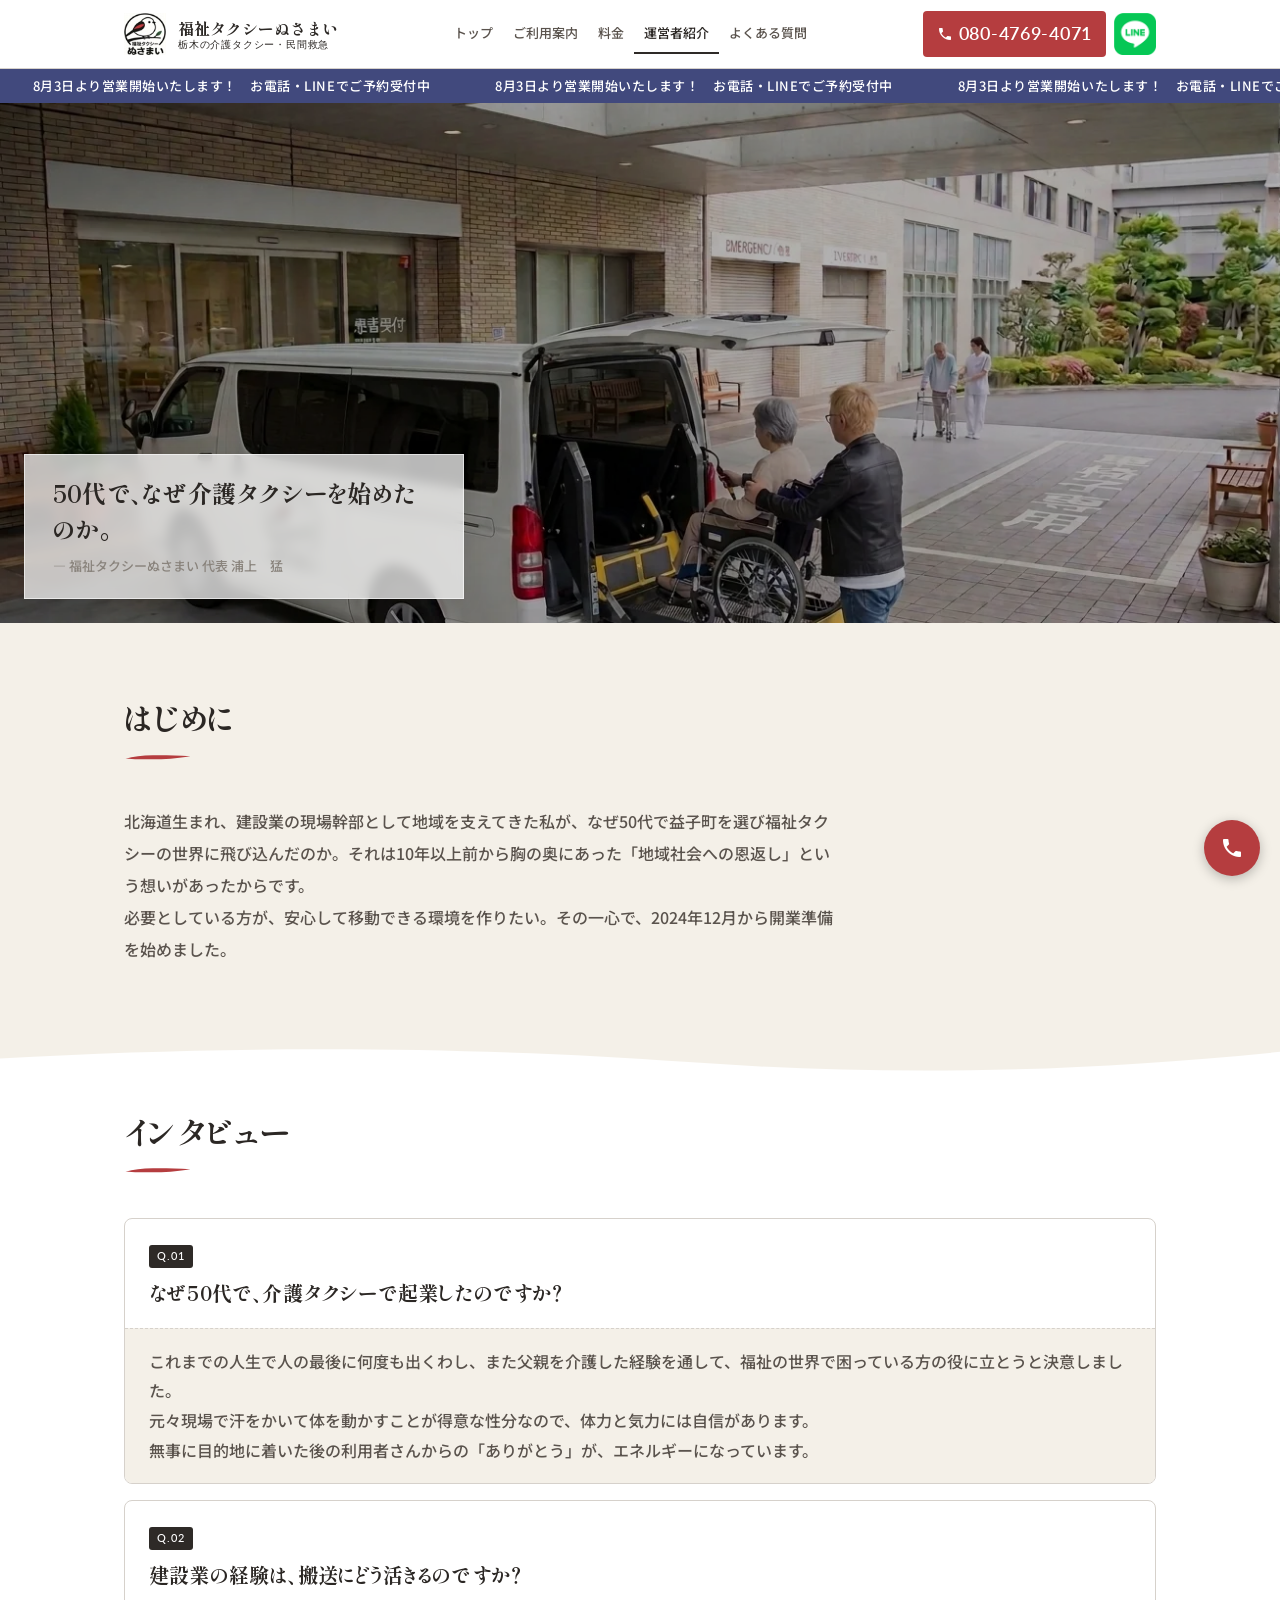
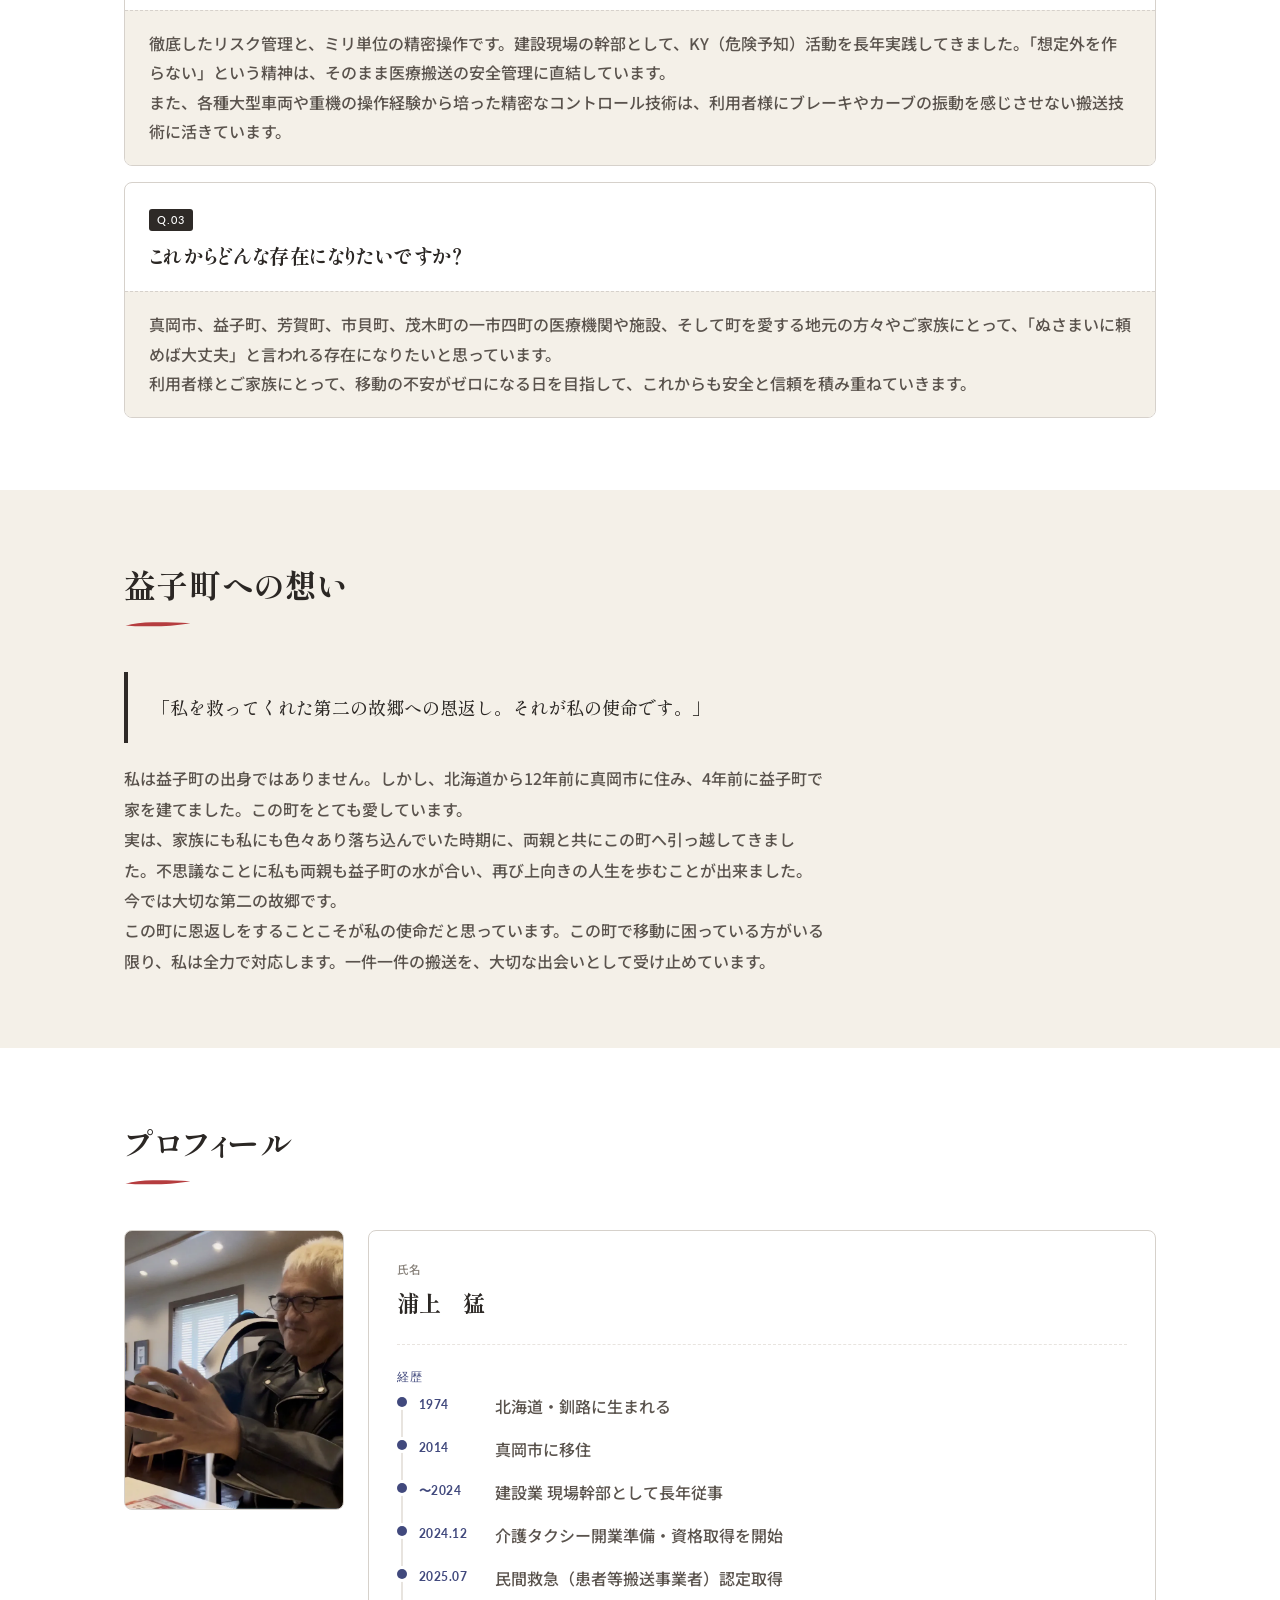
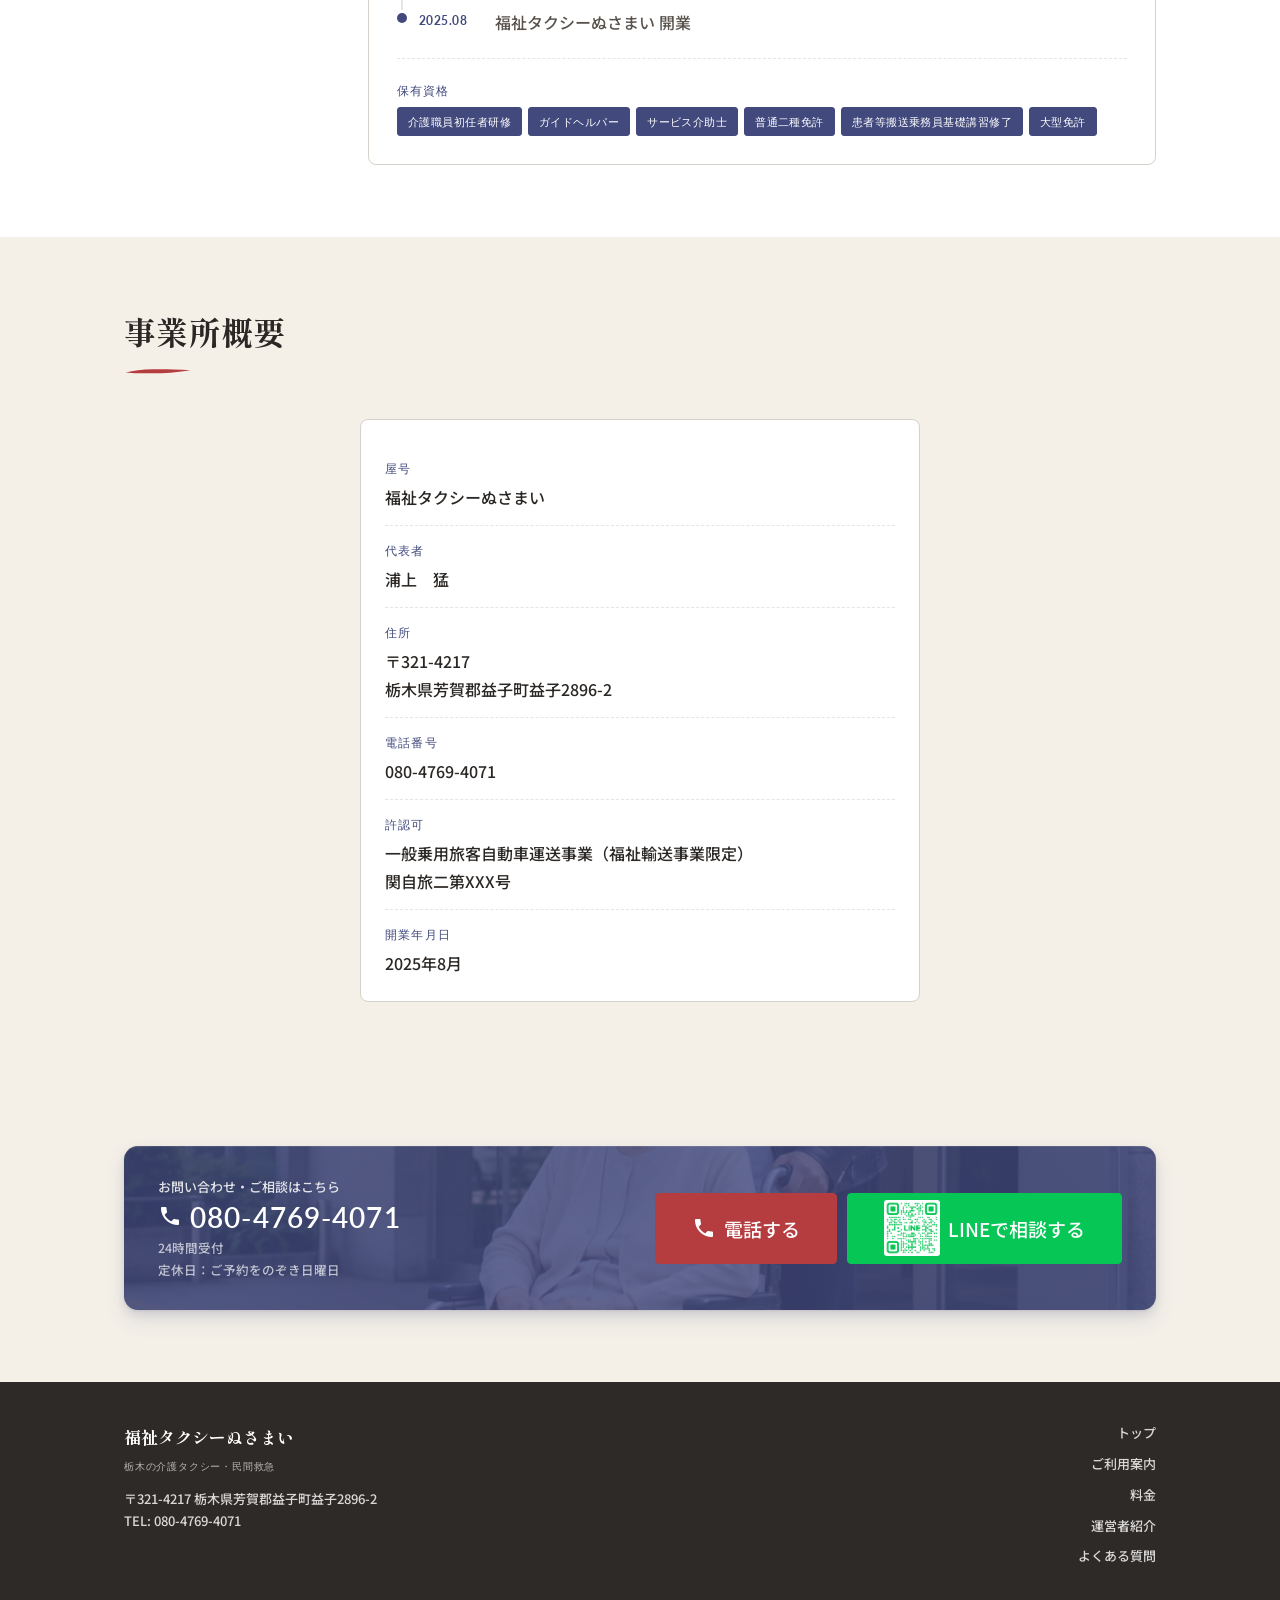
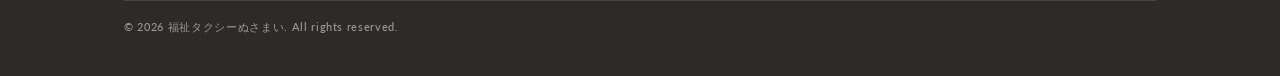
==== commit c4c11d74: "feat: 本番画像差し替え・デッドコード削除・about-cover 調整 - 仮画像を本番画像に差し替え（fv / pagefv / pagefv02 / profile） - index: <p" ====
--- a/about.html
+++ b/about.html
@@ -202,7 +202,7 @@
       <h2 class="section-title">プロフィール</h2>
     </div>
     <div class="profile-grid">
-      <div class="profile-img" style="background-image: url('img/profile_dummy.webp'); background-size: cover; background-position: center 20%;"></div>
+      <div class="profile-img" style="background-image: url('img/profile.webp'); background-size: cover; background-position: center 20%;"></div>
       <div class="profile-detail">
         <div class="profile-name-row">
           <p class="profile-name-label">氏名</p>
--- a/css/style.css
+++ b/css/style.css
@@ -74,16 +74,6 @@
   font-feature-settings: "palt";
 }
 
-.section-label {
-  font-family: var(--mono);
-  font-size: 11px;
-  letter-spacing: .14em;
-  text-transform: uppercase;
-  color: var(--accent);
-  display: block;
-  margin-bottom: 10px;
-}
-
 .section-title {
   font-size: clamp(24px, 3.5vw, 32px);
   margin-bottom: 12px;
@@ -118,7 +108,6 @@
 
 .section { padding: var(--section-py) 0; }
 .section.bg-soft { background: var(--bg-soft); }
-.section.bg-alt  { background: var(--bg-alt); }
 
 /* 柔らかい曲線の区切り：上セクションの地色が、わずかに非対称な曲線で下へ沈む（柿釉ブラシと同じ手仕事の揺らぎ）。色は足さず同系トーンで上品に。--wave-color で曲線色を上書き可（白→soft の境界など）。 */
 .wave-down { position: relative; z-index: 2; }
@@ -145,9 +134,7 @@
 
 .section-header { margin-bottom: 40px; }
 
-.grid-2 { display: grid; grid-template-columns: 1fr 1fr; gap: 20px; }
 .grid-3 { display: grid; grid-template-columns: repeat(3, 1fr); gap: 20px; }
-.grid-4 { display: grid; grid-template-columns: repeat(4, 1fr); gap: 16px; }
 
 /* ---------- Buttons ---------- */
 .btn {
@@ -550,21 +537,8 @@
 }
 
 /* ---------- Image Placeholder ---------- */
-.img-ph {
-  background:
-    repeating-linear-gradient(135deg, transparent 0 9px, rgba(0,0,0,.06) 9px 10px),
-    var(--bg-alt);
-  display: flex;
-  align-items: center;
-  justify-content: center;
-  border-radius: var(--radius-s);
-  overflow: hidden;
-}
-
-/* 仮挿入ラベル 共通（.img-ph span / .equip-card .equip-img span / .profile-img span / .ph-tag） */
-.img-ph span,
+/* 仮挿入ラベル 共通（.equip-card .equip-img span / .ph-tag） */
 .equip-card .equip-img span,
-.profile-img span,
 .ph-tag {
   background: rgba(255,255,255,.85);
   border: 1px solid var(--border);
@@ -573,8 +547,6 @@
   font-size: 10.5px;
   color: var(--muted);
 }
-.img-ph span,
-.profile-img span { padding: 4px 10px; }
 .equip-card .equip-img span { padding: 3px 9px; }
 /* 実画像の上に重ねる「仮挿入」キャプション。親を position:relative にして中央配置 */
 .ph-tag {
@@ -671,7 +643,7 @@
   background-image:
     linear-gradient(color-mix(in srgb, var(--accent) 82%, transparent),
                     color-mix(in srgb, var(--accent) 82%, transparent)),   /* 呉須カラーフィルター（前面・現状の地色を半透明化） */
-    url('../img/fv02.webp');                                               /* FV写真（背面・cover） */
+    url('../img/pagefv.webp');                                               /* FV写真（背面・cover） */
   background-size: auto, cover;
   background-position: center;
   background-repeat: no-repeat;
@@ -820,7 +792,7 @@
     radial-gradient(140% 120% at 85% -25%, rgba(255,255,255,.12), rgba(255,255,255,0) 60%),  /* 右上の光沢 */
     linear-gradient(color-mix(in srgb, var(--accent-dark) 80%, transparent),
                     color-mix(in srgb, var(--accent-dark) 80%, transparent)),                 /* 呉須カラーフィルター */
-    url('../img/fv02.webp');                                                                   /* FV 写真（最背面） */
+    url('../img/pagefv.webp');                                                                   /* FV 写真（最背面） */
   background-repeat: repeat, no-repeat, no-repeat, no-repeat;
   background-size:   auto,   auto,      auto,      cover;
   background-position: center, center, center, center;
@@ -1217,7 +1189,7 @@
 .about-cover {
   width: 100%;
   height: clamp(280px, 45vw, 520px);
-  background-image: url('../img/profile_dummy.webp');
+  background-image: url('../img/pagefv02.webp');
   background-size: cover;
   background-position: center 38%;
   background-repeat: no-repeat;
@@ -1227,19 +1199,12 @@
   position: relative;
   overflow: hidden;
 }
-
-.about-cover .img-label-small {
+.about-cover::before {
+  content: '';
   position: absolute;
-  top: 50%;
-  left: 50%;
-  transform: translate(-50%, -50%);
-  background: rgba(255,255,255,.85);
-  border: 1px solid var(--border);
-  padding: 5px 12px;
-  border-radius: 3px;
-  font-family: var(--mono);
-  font-size: 11px;
-  color: var(--muted);
+  inset: 0;
+  background: rgba(0,0,0,.3);
+  pointer-events: none;
 }
 
 .about-cover-caption {
@@ -1251,6 +1216,7 @@
   padding: 20px 28px;
   margin: 24px;
   max-width: 440px;
+  position: relative;
 }
 
 .about-cover-caption h2 {
@@ -1344,8 +1310,6 @@
   letter-spacing: .1em;
   margin-bottom: 6px;
 }
-
-.profile-career { font-size: 16px; color: var(--text-2); line-height: 1.8; }
 
 /* ---------- Timeline（経歴：本当に順序のある列）---------- */
 .timeline { list-style: none; margin: 0; padding: 0; }
@@ -1502,7 +1466,6 @@
 /* ---------- Responsive ---------- */
 @media (max-width: 900px) {
   .grid-3 { grid-template-columns: 1fr 1fr; }
-  .grid-4 { grid-template-columns: 1fr 1fr; }
   .payment-grid { grid-template-columns: 1fr 1fr; }
 
   .profile-grid { grid-template-columns: 1fr; }
@@ -1586,9 +1549,7 @@
 @media (max-width: 680px) {
   :root { --section-py: 48px; }
 
-  .grid-2 { grid-template-columns: 1fr; }
   .grid-3 { grid-template-columns: 1fr; }
-  .grid-4 { grid-template-columns: 1fr 1fr; }
   .payment-grid { grid-template-columns: 1fr; }
   .step-arrow { padding-left: calc(36px + 18px); }
 
